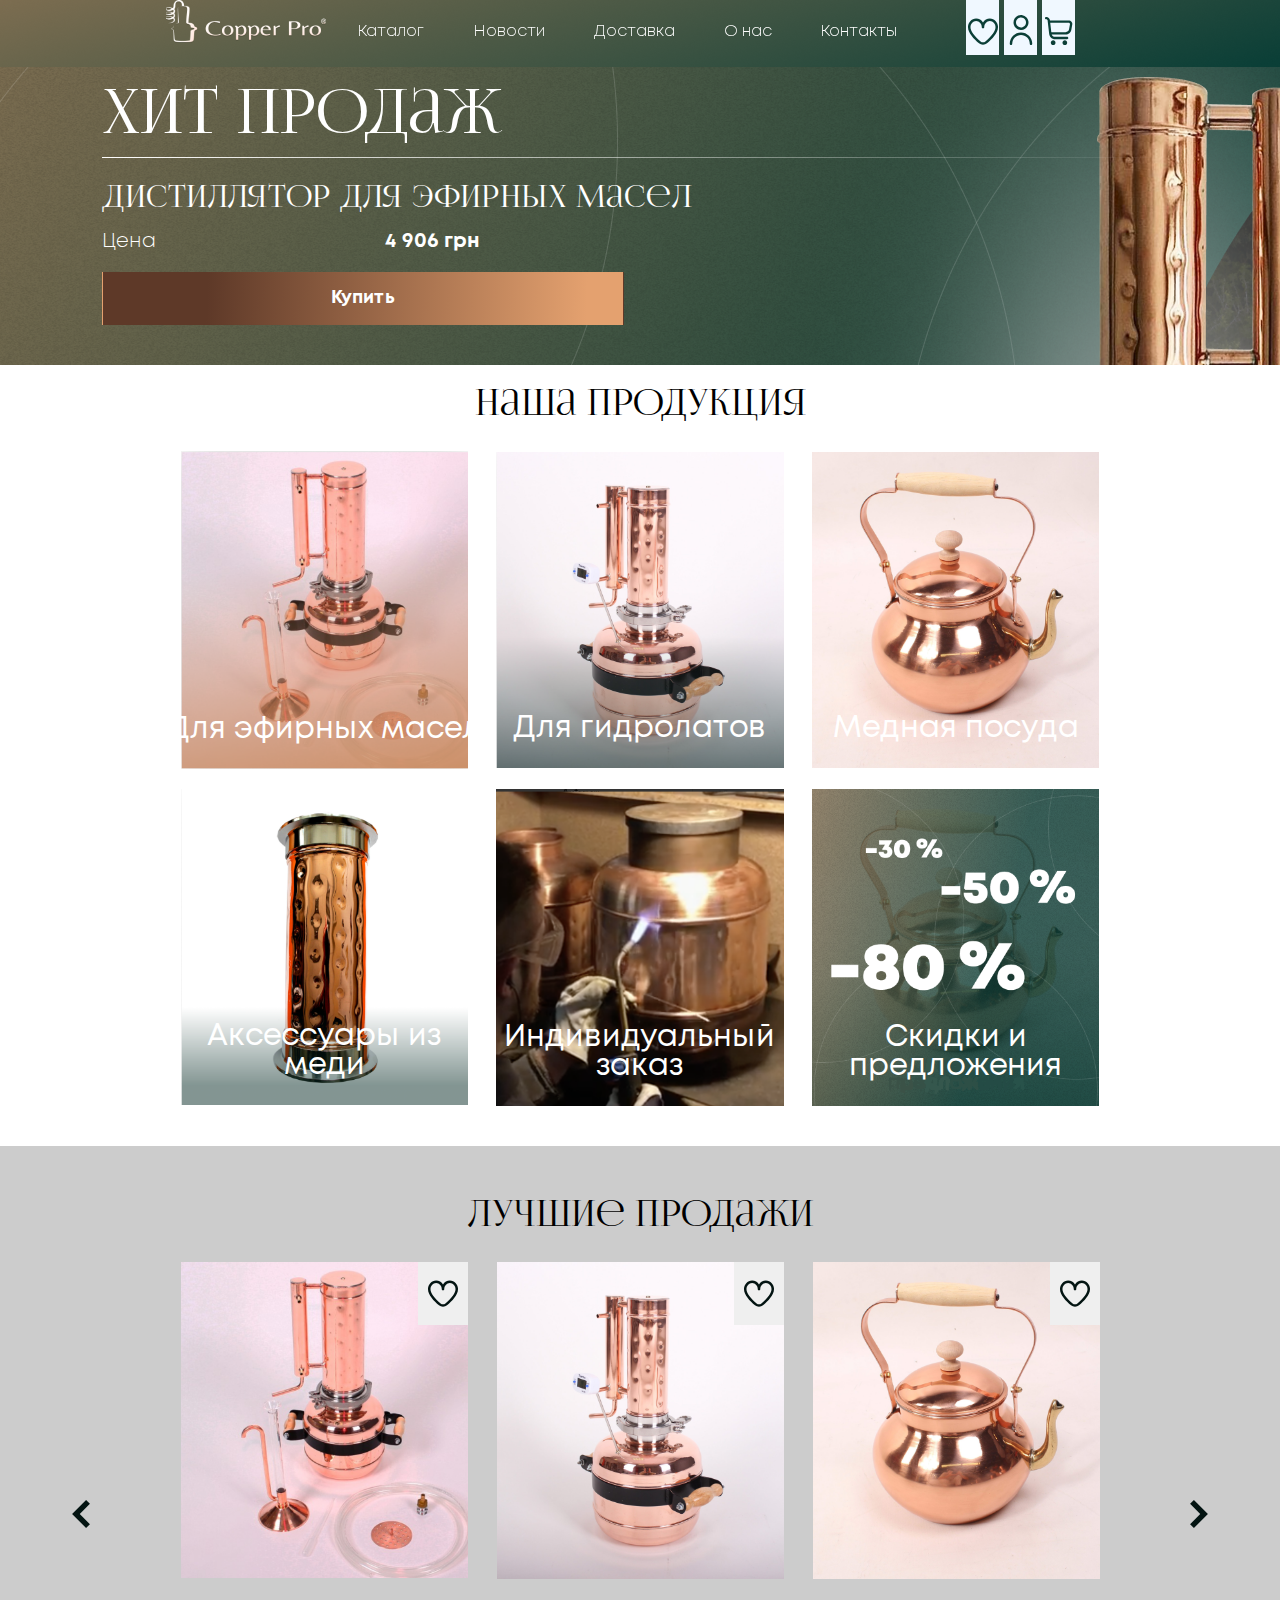
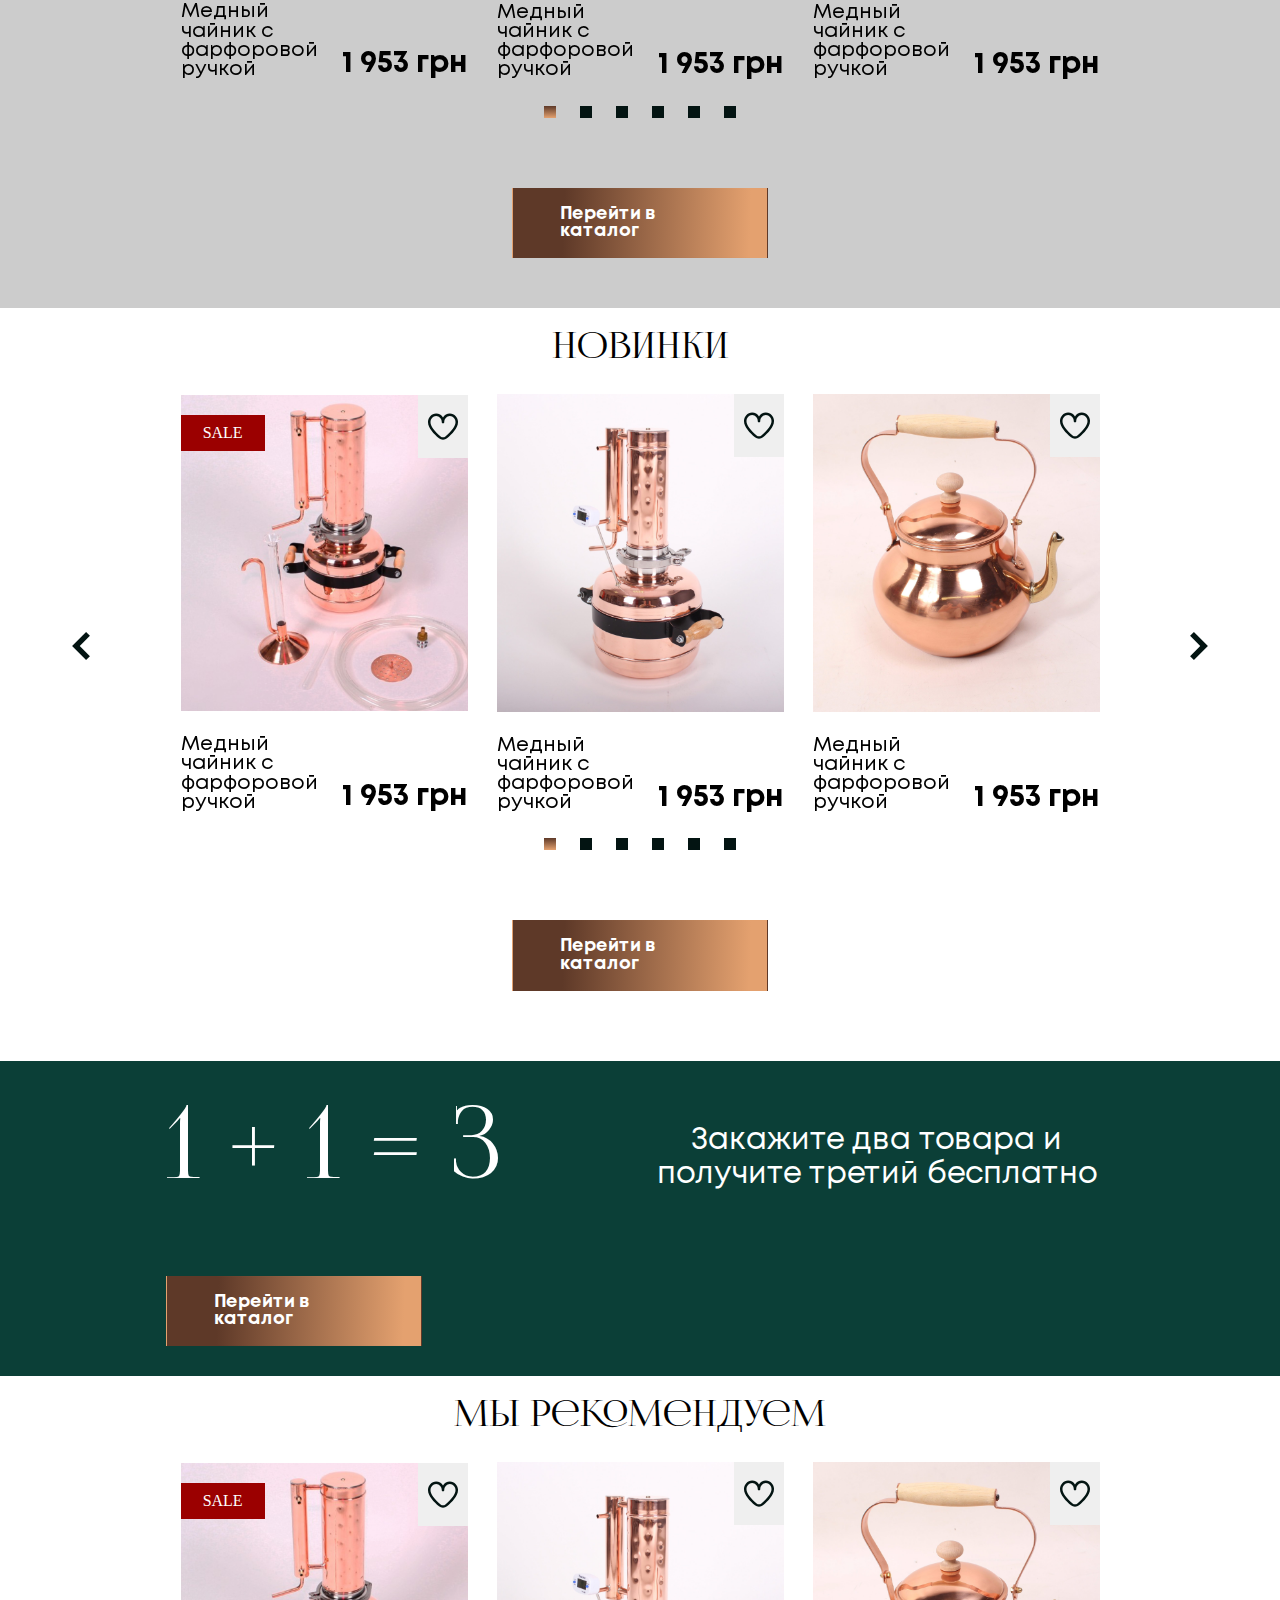
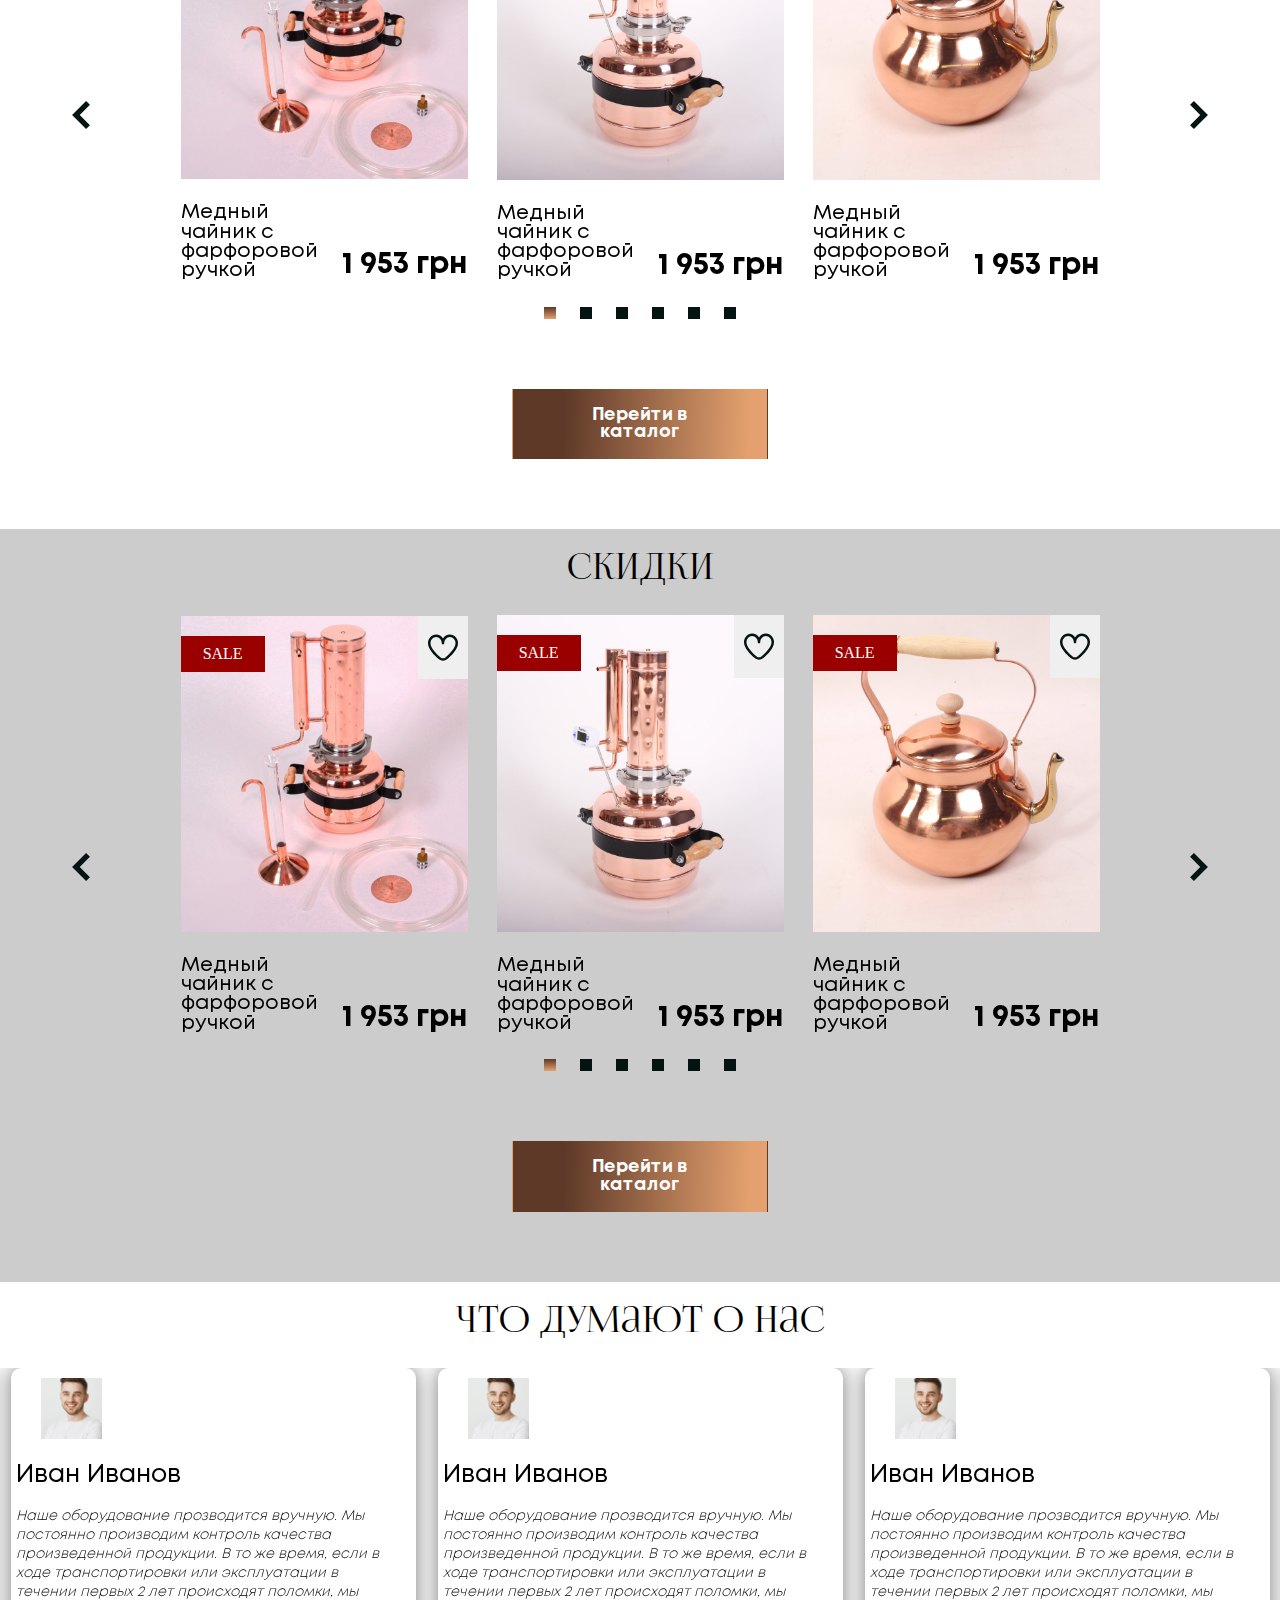
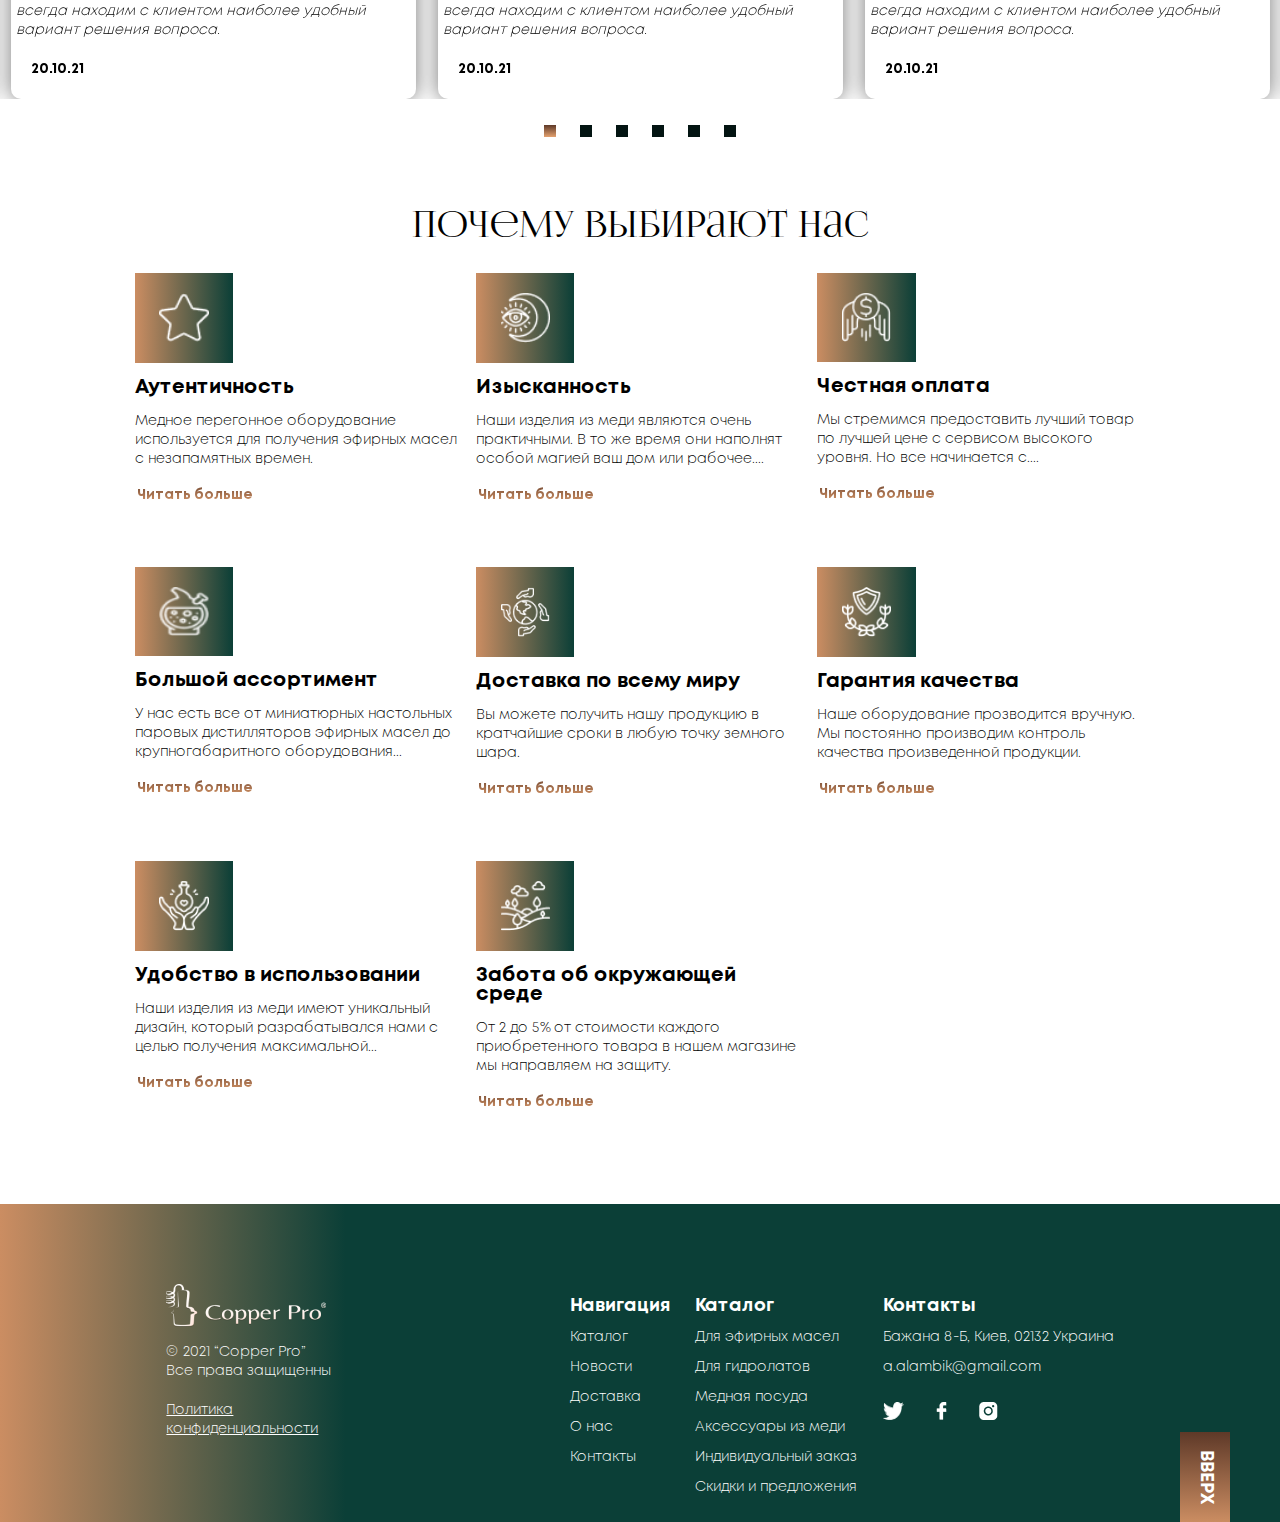
==== index.html @ 2254fade "first commit" ====
<!DOCTYPE html>
<html lang="ru">
<head>
    <meta charset="UTF-8">
    <meta http-equiv="X-UA-Compatible" content="IE=edge">
    <meta name="viewport" content="width=device-width, initial-scale=1.0">
    <title>Document</title>
    <link href="/style.css" rel="stylesheet" type="text/css">  
</head>
<body>
<header class="header" >
    <div class="container">
        <div class="logo" >
           <a href="/Index/copper_index.html"><img src="/img/Logo.png" alt=""></a> 
        </div>
        <nav class="nav">
            <ul>
                <li><a href="/katolog.html">Каталог</a></li>
                <li><a href="/news.html">Новости</a></li>
                <li><a href="">Доставка</a></li>
                <li><a href="//about_us">О нас</a></li>
                <li><a href="#contact">Контакты</a></li>
            </ul>
        </nav>
        <div class="white_btn ">
            <a class="white like">
                <svg width="30" height="27" viewBox="0 0 30 27" fill="none" xmlns="http://www.w3.org/2000/svg">
                   <path d="M21.8749 0.39624C20.4674 0.418134 19.0905 0.811057 17.8834 1.53533C16.6763 2.2596 15.6816 3.28958 14.9999 4.52124C14.3182 3.28958 13.3236 2.2596 12.1165 1.53533C10.9094 0.811057 9.53251 0.418134 8.12495 0.39624C5.88112 0.493729 3.76708 1.47531 2.24468 3.12653C0.722272 4.77775 -0.0847403 6.9644 -5.21373e-05 9.20874C-5.21373e-05 14.8925 5.98245 21.1 10.9999 25.3087C12.1202 26.2502 13.5366 26.7663 14.9999 26.7663C16.4633 26.7663 17.8797 26.2502 18.9999 25.3087C24.0174 21.1 29.9999 14.8925 29.9999 9.20874C30.0846 6.9644 29.2776 4.77775 27.7552 3.12653C26.2328 1.47531 24.1188 0.493729 21.8749 0.39624ZM17.3937 23.3962C16.7237 23.9605 15.8759 24.2699 14.9999 24.2699C14.124 24.2699 13.2762 23.9605 12.6062 23.3962C6.1837 18.0075 2.49995 12.8375 2.49995 9.20874C2.4145 7.62714 2.95791 6.0759 4.01165 4.89336C5.0654 3.71083 6.54399 2.99293 8.12495 2.89624C9.7059 2.99293 11.1845 3.71083 12.2382 4.89336C13.292 6.0759 13.8354 7.62714 13.7499 9.20874C13.7499 9.54026 13.8816 9.8582 14.1161 10.0926C14.3505 10.327 14.6684 10.4587 14.9999 10.4587C15.3315 10.4587 15.6494 10.327 15.8838 10.0926C16.1182 9.8582 16.2499 9.54026 16.2499 9.20874C16.1645 7.62714 16.7079 6.0759 17.7617 4.89336C18.8154 3.71083 20.294 2.99293 21.8749 2.89624C23.4559 2.99293 24.9345 3.71083 25.9882 4.89336C27.042 6.0759 27.5854 7.62714 27.4999 9.20874C27.4999 12.8375 23.8162 18.0075 17.3937 23.3912V23.3962Z" fill="#0B3F37"/>
                </svg>
            </a>
            <a href="profile.html" class="white">
                <svg width="30" height="30" viewBox="0 0 30 30" fill="none" xmlns="http://www.w3.org/2000/svg">
                    <g clip-path="url(#clip0_16_80)">
                    <path d="M15 15C16.4834 15 17.9334 14.5601 19.1668 13.736C20.4001 12.9119 21.3614 11.7406 21.9291 10.3701C22.4968 8.99968 22.6453 7.49168 22.3559 6.03683C22.0665 4.58197 21.3522 3.2456 20.3033 2.1967C19.2544 1.14781 17.918 0.433503 16.4632 0.144114C15.0083 -0.145275 13.5003 0.00324964 12.1299 0.570907C10.7594 1.13856 9.58809 2.09986 8.76398 3.33323C7.93987 4.56659 7.5 6.01664 7.5 7.5C7.50199 9.48852 8.2928 11.395 9.69889 12.8011C11.105 14.2072 13.0115 14.998 15 15ZM15 2.5C15.9889 2.5 16.9556 2.79325 17.7779 3.34265C18.6001 3.89206 19.241 4.67296 19.6194 5.58659C19.9978 6.50022 20.0969 7.50555 19.9039 8.47545C19.711 9.44536 19.2348 10.3363 18.5355 11.0355C17.8363 11.7348 16.9454 12.211 15.9755 12.4039C15.0055 12.5969 14.0002 12.4978 13.0866 12.1194C12.173 11.741 11.3921 11.1001 10.8427 10.2779C10.2932 9.45561 10 8.48891 10 7.5C10 6.17392 10.5268 4.90215 11.4645 3.96447C12.4021 3.02679 13.6739 2.5 15 2.5Z" fill="#0B3F37"/>
                    <path d="M15 17.5C12.0173 17.5033 9.15777 18.6896 7.0487 20.7987C4.93964 22.9078 3.75331 25.7673 3.75 28.75C3.75 29.0815 3.8817 29.3995 4.11612 29.6339C4.35054 29.8683 4.66848 30 5 30C5.33152 30 5.64946 29.8683 5.88388 29.6339C6.1183 29.3995 6.25 29.0815 6.25 28.75C6.25 26.4294 7.17187 24.2038 8.81281 22.5628C10.4538 20.9219 12.6794 20 15 20C17.3206 20 19.5462 20.9219 21.1872 22.5628C22.8281 24.2038 23.75 26.4294 23.75 28.75C23.75 29.0815 23.8817 29.3995 24.1161 29.6339C24.3505 29.8683 24.6685 30 25 30C25.3315 30 25.6495 29.8683 25.8839 29.6339C26.1183 29.3995 26.25 29.0815 26.25 28.75C26.2467 25.7673 25.0604 22.9078 22.9513 20.7987C20.8422 18.6896 17.9827 17.5033 15 17.5Z" fill="#0B3F37"/>
                    </g>
                    <defs>
                    <clipPath id="clip0_16_80">
                    <rect width="30" height="30" fill="white"/>
                    </clipPath>
                    </defs>
                </svg>
            </a>
            <a  href="./card_product.html" class="white">
                <svg width="28" height="28" viewBox="0 0 28 28" fill="none" xmlns="http://www.w3.org/2000/svg">
                    <g clip-path="url(#clip0_16_92)">
                    <path d="M26.4985 4.7565C26.1703 4.36268 25.7595 4.04594 25.2951 3.82878C24.8308 3.61163 24.3243 3.49937 23.8117 3.5H4.949L4.9 3.0905C4.79972 2.23932 4.39062 1.45452 3.75024 0.884891C3.10986 0.315261 2.28273 0.000398759 1.42567 0L1.16667 0C0.857247 0 0.560501 0.122916 0.341709 0.341709C0.122916 0.560501 0 0.857247 0 1.16667C0 1.47609 0.122916 1.77283 0.341709 1.99162C0.560501 2.21042 0.857247 2.33333 1.16667 2.33333H1.42567C1.71142 2.33337 1.98723 2.43828 2.20077 2.62817C2.41431 2.81805 2.55073 3.07971 2.58417 3.3635L4.1895 17.0135C4.35616 18.4331 5.03822 19.7421 6.10623 20.692C7.17423 21.6419 8.55383 22.1667 9.98317 22.1667H22.1667C22.4761 22.1667 22.7728 22.0438 22.9916 21.825C23.2104 21.6062 23.3333 21.3094 23.3333 21C23.3333 20.6906 23.2104 20.3938 22.9916 20.175C22.7728 19.9562 22.4761 19.8333 22.1667 19.8333H9.98317C9.26107 19.8313 8.55727 19.606 7.96826 19.1882C7.37925 18.7705 6.93387 18.1808 6.69317 17.5H20.5998C21.9675 17.5001 23.2917 17.0196 24.3411 16.1425C25.3905 15.2654 26.0984 14.0475 26.341 12.7015L27.2568 7.62183C27.3483 7.11784 27.3277 6.59991 27.1967 6.10474C27.0656 5.60958 26.8273 5.14929 26.4985 4.7565ZM24.9667 7.20767L24.0497 12.2873C23.904 13.0958 23.4785 13.8273 22.8478 14.3537C22.2171 14.8801 21.4214 15.1679 20.5998 15.1667H6.32217L5.22433 5.83333H23.8117C23.9831 5.83231 24.1526 5.86906 24.3081 5.94096C24.4637 6.01287 24.6015 6.11817 24.7118 6.24938C24.822 6.38058 24.902 6.53447 24.9461 6.70009C24.9902 6.86572 24.9972 7.03902 24.9667 7.20767Z" fill="#0B3F37"/>
                    <path d="M8.16671 28C9.45537 28 10.5 26.9553 10.5 25.6667C10.5 24.378 9.45537 23.3333 8.16671 23.3333C6.87804 23.3333 5.83337 24.378 5.83337 25.6667C5.83337 26.9553 6.87804 28 8.16671 28Z" fill="#0B3F37"/>
                    <path d="M19.8333 28C21.122 28 22.1667 26.9553 22.1667 25.6667C22.1667 24.378 21.122 23.3333 19.8333 23.3333C18.5447 23.3333 17.5 24.378 17.5 25.6667C17.5 26.9553 18.5447 28 19.8333 28Z" fill="#0B3F37"/>
                    </g>
                    <defs>
                    <clipPath id="clip0_16_92">
                    <rect width="28" height="28" fill="white"/>
                    </clipPath>
                    </defs>
                </svg>        
            </a>
        </div>
        <div class="wrapper_icon">
        <div id="nav-icon2">
            <span></span>
            <span></span>
            <span></span>
            <span></span>
            <span></span>
            <span></span>
        </div>
        </div>
    </div>
</header>
<main>
    <section class="section_title_slider" id="up">
        <div class="wrapper_container">
            <div class="container">
            <h1>Хит продаж</h1>
            <div class="line"><img src="/img/Line1.png" alt=""></div>
            <div class="hits">Дистиллятор для эфирных масел </div>
            <div class="price_product">
                <div class="wrapper_price">
                    <div class="price">Цена</div>
                    <div class="money">4 906 грн</div>
                </div>
                <button class="buy">Купить</button>
            </div>
        </div>
    </div>
    </section>
    <section class="section_our_production">
        <div class="container">
            <h2> Наша продукция</h2>
            <div  class="wrapper_production">
                <div class="box_products">
                    <div class="product">
                      <img src="/img/index1.png" alt="">
                      <div class="name_product">Для эфирных масел</div>
                    </div>
                </div>
                <div class="box_products">
                    <div class="product">
                      <img src="/img/index2.png" alt="">
                      <div class="name_product">Для гидролатов</div>
                    </div>
                </div>
                <div class="box_products">
                    <div class="product">
                      <img src="img/index3.png" alt="">
                      <div class="name_product">Медная посуда</div>
                    </div>
                </div>
                <div class="box_products">
                    <div class="product">
                      <img src="/img/catalog04.png" alt="">
                      <div class="name_product">Аксессуары из меди</div>
                    </div>
                </div>
                <div class="box_products">
                    <div class="product">
                      <img src="/img/image6.png" alt="">
                      <div class="name_product">Индивидуальный <br>заказ</div>
                    </div>
                </div>
                <div class="box_products">
                    <div class="product">
                      <img src="/img/index6.png" alt="">
                      <div class="name_product">Скидки и предложения</div>
                    </div>
                </div>
            </div>
        </div>
    </section>
    <section class="section_best_selling">
        <div class="container">
            <h2>Лучшие продажи</h2>
            <div class="box_product">
                <div class="wrapper">
                    <div class="card">
                        <img src="/img/image2.png" alt="">
                        <div class="price">
                            <h3>Медный чайник с фарфоровой ручкой</h3>
                            <div class="price_product">1 953 грн</div>
                        </div>
                        <button class="heard">
                            <svg width="30" height="27" viewBox="0 0 30 27" fill="none" xmlns="http://www.w3.org/2000/svg">
                            <path d="M21.8749 0.39624C20.4674 0.418134 19.0905 0.811057 17.8834 1.53533C16.6763 2.2596 15.6816 3.28958 14.9999 4.52124C14.3182 3.28958 13.3236 2.2596 12.1165 1.53533C10.9094 0.811057 9.53251 0.418134 8.12495 0.39624C5.88112 0.493729 3.76708 1.47531 2.24468 3.12653C0.722272 4.77775 -0.0847403 6.9644 -5.21373e-05 9.20874C-5.21373e-05 14.8925 5.98245 21.1 10.9999 25.3087C12.1202 26.2502 13.5366 26.7663 14.9999 26.7663C16.4633 26.7663 17.8797 26.2502 18.9999 25.3087C24.0174 21.1 29.9999 14.8925 29.9999 9.20874C30.0846 6.9644 29.2776 4.77775 27.7552 3.12653C26.2328 1.47531 24.1188 0.493729 21.8749 0.39624ZM17.3937 23.3962C16.7237 23.9605 15.8759 24.2699 14.9999 24.2699C14.124 24.2699 13.2762 23.9605 12.6062 23.3962C6.1837 18.0075 2.49995 12.8375 2.49995 9.20874C2.4145 7.62714 2.95791 6.0759 4.01165 4.89336C5.0654 3.71083 6.54399 2.99293 8.12495 2.89624C9.7059 2.99293 11.1845 3.71083 12.2382 4.89336C13.292 6.0759 13.8354 7.62714 13.7499 9.20874C13.7499 9.54026 13.8816 9.8582 14.1161 10.0926C14.3505 10.327 14.6684 10.4587 14.9999 10.4587C15.3315 10.4587 15.6494 10.327 15.8838 10.0926C16.1182 9.8582 16.2499 9.54026 16.2499 9.20874C16.1645 7.62714 16.7079 6.0759 17.7617 4.89336C18.8154 3.71083 20.294 2.99293 21.8749 2.89624C23.4559 2.99293 24.9345 3.71083 25.9882 4.89336C27.042 6.0759 27.5854 7.62714 27.4999 9.20874C27.4999 12.8375 23.8162 18.0075 17.3937 23.3912V23.3962Z" fill="#031412"/>
                            </svg>
                        </button>
                    </div>
                </div>
                <div class="wrapper">
                    <div class="card">
                        <img src="/img/image3.png" alt="">
                        <div class="price">
                            <h3>Медный чайник с фарфоровой ручкой</h3>
                            <div class="price_product">1 953 грн</div>
                        </div>
                        <button class="heard">
                            <svg width="30" height="27" viewBox="0 0 30 27" fill="none" xmlns="http://www.w3.org/2000/svg">
                            <path d="M21.8749 0.39624C20.4674 0.418134 19.0905 0.811057 17.8834 1.53533C16.6763 2.2596 15.6816 3.28958 14.9999 4.52124C14.3182 3.28958 13.3236 2.2596 12.1165 1.53533C10.9094 0.811057 9.53251 0.418134 8.12495 0.39624C5.88112 0.493729 3.76708 1.47531 2.24468 3.12653C0.722272 4.77775 -0.0847403 6.9644 -5.21373e-05 9.20874C-5.21373e-05 14.8925 5.98245 21.1 10.9999 25.3087C12.1202 26.2502 13.5366 26.7663 14.9999 26.7663C16.4633 26.7663 17.8797 26.2502 18.9999 25.3087C24.0174 21.1 29.9999 14.8925 29.9999 9.20874C30.0846 6.9644 29.2776 4.77775 27.7552 3.12653C26.2328 1.47531 24.1188 0.493729 21.8749 0.39624ZM17.3937 23.3962C16.7237 23.9605 15.8759 24.2699 14.9999 24.2699C14.124 24.2699 13.2762 23.9605 12.6062 23.3962C6.1837 18.0075 2.49995 12.8375 2.49995 9.20874C2.4145 7.62714 2.95791 6.0759 4.01165 4.89336C5.0654 3.71083 6.54399 2.99293 8.12495 2.89624C9.7059 2.99293 11.1845 3.71083 12.2382 4.89336C13.292 6.0759 13.8354 7.62714 13.7499 9.20874C13.7499 9.54026 13.8816 9.8582 14.1161 10.0926C14.3505 10.327 14.6684 10.4587 14.9999 10.4587C15.3315 10.4587 15.6494 10.327 15.8838 10.0926C16.1182 9.8582 16.2499 9.54026 16.2499 9.20874C16.1645 7.62714 16.7079 6.0759 17.7617 4.89336C18.8154 3.71083 20.294 2.99293 21.8749 2.89624C23.4559 2.99293 24.9345 3.71083 25.9882 4.89336C27.042 6.0759 27.5854 7.62714 27.4999 9.20874C27.4999 12.8375 23.8162 18.0075 17.3937 23.3912V23.3962Z" fill="#031412"/>
                            </svg>
                        </button>
                    </div>
                </div>
                <div class="wrapper">
                    <div class="card">
                        <img src="/img/image4.png" alt="">
                        <div class="price">
                            <h3>Медный чайник с фарфоровой ручкой</h3>
                            <div class="price_product">1 953 грн</div>
                        </div>
                        <button class="heard">
                            <svg width="30" height="27" viewBox="0 0 30 27" fill="none" xmlns="http://www.w3.org/2000/svg">
                            <path d="M21.8749 0.39624C20.4674 0.418134 19.0905 0.811057 17.8834 1.53533C16.6763 2.2596 15.6816 3.28958 14.9999 4.52124C14.3182 3.28958 13.3236 2.2596 12.1165 1.53533C10.9094 0.811057 9.53251 0.418134 8.12495 0.39624C5.88112 0.493729 3.76708 1.47531 2.24468 3.12653C0.722272 4.77775 -0.0847403 6.9644 -5.21373e-05 9.20874C-5.21373e-05 14.8925 5.98245 21.1 10.9999 25.3087C12.1202 26.2502 13.5366 26.7663 14.9999 26.7663C16.4633 26.7663 17.8797 26.2502 18.9999 25.3087C24.0174 21.1 29.9999 14.8925 29.9999 9.20874C30.0846 6.9644 29.2776 4.77775 27.7552 3.12653C26.2328 1.47531 24.1188 0.493729 21.8749 0.39624ZM17.3937 23.3962C16.7237 23.9605 15.8759 24.2699 14.9999 24.2699C14.124 24.2699 13.2762 23.9605 12.6062 23.3962C6.1837 18.0075 2.49995 12.8375 2.49995 9.20874C2.4145 7.62714 2.95791 6.0759 4.01165 4.89336C5.0654 3.71083 6.54399 2.99293 8.12495 2.89624C9.7059 2.99293 11.1845 3.71083 12.2382 4.89336C13.292 6.0759 13.8354 7.62714 13.7499 9.20874C13.7499 9.54026 13.8816 9.8582 14.1161 10.0926C14.3505 10.327 14.6684 10.4587 14.9999 10.4587C15.3315 10.4587 15.6494 10.327 15.8838 10.0926C16.1182 9.8582 16.2499 9.54026 16.2499 9.20874C16.1645 7.62714 16.7079 6.0759 17.7617 4.89336C18.8154 3.71083 20.294 2.99293 21.8749 2.89624C23.4559 2.99293 24.9345 3.71083 25.9882 4.89336C27.042 6.0759 27.5854 7.62714 27.4999 9.20874C27.4999 12.8375 23.8162 18.0075 17.3937 23.3912V23.3962Z" fill="#031412"/>
                            </svg>
                        </button>
                    </div>
                </div>
                <div class="wrapper">
                    <div class="card">
                        <img src="/img/image2.png" alt="">
                        <div class="price">
                            <h3>Медный чайник с фарфоровой ручкой</h3>
                            <div class="price_product">1 953 грн</div>
                        </div>
                        <button class="heard">
                            <svg width="30" height="27" viewBox="0 0 30 27" fill="none" xmlns="http://www.w3.org/2000/svg">
                            <path d="M21.8749 0.39624C20.4674 0.418134 19.0905 0.811057 17.8834 1.53533C16.6763 2.2596 15.6816 3.28958 14.9999 4.52124C14.3182 3.28958 13.3236 2.2596 12.1165 1.53533C10.9094 0.811057 9.53251 0.418134 8.12495 0.39624C5.88112 0.493729 3.76708 1.47531 2.24468 3.12653C0.722272 4.77775 -0.0847403 6.9644 -5.21373e-05 9.20874C-5.21373e-05 14.8925 5.98245 21.1 10.9999 25.3087C12.1202 26.2502 13.5366 26.7663 14.9999 26.7663C16.4633 26.7663 17.8797 26.2502 18.9999 25.3087C24.0174 21.1 29.9999 14.8925 29.9999 9.20874C30.0846 6.9644 29.2776 4.77775 27.7552 3.12653C26.2328 1.47531 24.1188 0.493729 21.8749 0.39624ZM17.3937 23.3962C16.7237 23.9605 15.8759 24.2699 14.9999 24.2699C14.124 24.2699 13.2762 23.9605 12.6062 23.3962C6.1837 18.0075 2.49995 12.8375 2.49995 9.20874C2.4145 7.62714 2.95791 6.0759 4.01165 4.89336C5.0654 3.71083 6.54399 2.99293 8.12495 2.89624C9.7059 2.99293 11.1845 3.71083 12.2382 4.89336C13.292 6.0759 13.8354 7.62714 13.7499 9.20874C13.7499 9.54026 13.8816 9.8582 14.1161 10.0926C14.3505 10.327 14.6684 10.4587 14.9999 10.4587C15.3315 10.4587 15.6494 10.327 15.8838 10.0926C16.1182 9.8582 16.2499 9.54026 16.2499 9.20874C16.1645 7.62714 16.7079 6.0759 17.7617 4.89336C18.8154 3.71083 20.294 2.99293 21.8749 2.89624C23.4559 2.99293 24.9345 3.71083 25.9882 4.89336C27.042 6.0759 27.5854 7.62714 27.4999 9.20874C27.4999 12.8375 23.8162 18.0075 17.3937 23.3912V23.3962Z" fill="#031412"/>
                            </svg>
                        </button>
                    </div>
                </div>
                <div class="wrapper">
                    <div class="card">
                        <img src="/img/image3.png" alt="">
                        <div class="price">
                            <h3>Медный чайник с фарфоровой ручкой</h3>
                            <div class="price_product">1 953 грн</div>
                        </div>
                        <button class="heard">
                            <svg width="30" height="27" viewBox="0 0 30 27" fill="none" xmlns="http://www.w3.org/2000/svg">
                            <path d="M21.8749 0.39624C20.4674 0.418134 19.0905 0.811057 17.8834 1.53533C16.6763 2.2596 15.6816 3.28958 14.9999 4.52124C14.3182 3.28958 13.3236 2.2596 12.1165 1.53533C10.9094 0.811057 9.53251 0.418134 8.12495 0.39624C5.88112 0.493729 3.76708 1.47531 2.24468 3.12653C0.722272 4.77775 -0.0847403 6.9644 -5.21373e-05 9.20874C-5.21373e-05 14.8925 5.98245 21.1 10.9999 25.3087C12.1202 26.2502 13.5366 26.7663 14.9999 26.7663C16.4633 26.7663 17.8797 26.2502 18.9999 25.3087C24.0174 21.1 29.9999 14.8925 29.9999 9.20874C30.0846 6.9644 29.2776 4.77775 27.7552 3.12653C26.2328 1.47531 24.1188 0.493729 21.8749 0.39624ZM17.3937 23.3962C16.7237 23.9605 15.8759 24.2699 14.9999 24.2699C14.124 24.2699 13.2762 23.9605 12.6062 23.3962C6.1837 18.0075 2.49995 12.8375 2.49995 9.20874C2.4145 7.62714 2.95791 6.0759 4.01165 4.89336C5.0654 3.71083 6.54399 2.99293 8.12495 2.89624C9.7059 2.99293 11.1845 3.71083 12.2382 4.89336C13.292 6.0759 13.8354 7.62714 13.7499 9.20874C13.7499 9.54026 13.8816 9.8582 14.1161 10.0926C14.3505 10.327 14.6684 10.4587 14.9999 10.4587C15.3315 10.4587 15.6494 10.327 15.8838 10.0926C16.1182 9.8582 16.2499 9.54026 16.2499 9.20874C16.1645 7.62714 16.7079 6.0759 17.7617 4.89336C18.8154 3.71083 20.294 2.99293 21.8749 2.89624C23.4559 2.99293 24.9345 3.71083 25.9882 4.89336C27.042 6.0759 27.5854 7.62714 27.4999 9.20874C27.4999 12.8375 23.8162 18.0075 17.3937 23.3912V23.3962Z" fill="#031412"/>
                            </svg>
                        </button>
                    </div>
                </div>
                <div class="wrapper">
                    <div class="card">
                        <img src="/img/image4.png" alt="">
                        <div class="price">
                            <h3>Медный чайник с фарфоровой ручкой</h3>
                            <div class="price_product">1 953 грн</div>
                        </div>
                        <button class="heard">
                            <svg width="30" height="27" viewBox="0 0 30 27" fill="none" xmlns="http://www.w3.org/2000/svg">
                            <path d="M21.8749 0.39624C20.4674 0.418134 19.0905 0.811057 17.8834 1.53533C16.6763 2.2596 15.6816 3.28958 14.9999 4.52124C14.3182 3.28958 13.3236 2.2596 12.1165 1.53533C10.9094 0.811057 9.53251 0.418134 8.12495 0.39624C5.88112 0.493729 3.76708 1.47531 2.24468 3.12653C0.722272 4.77775 -0.0847403 6.9644 -5.21373e-05 9.20874C-5.21373e-05 14.8925 5.98245 21.1 10.9999 25.3087C12.1202 26.2502 13.5366 26.7663 14.9999 26.7663C16.4633 26.7663 17.8797 26.2502 18.9999 25.3087C24.0174 21.1 29.9999 14.8925 29.9999 9.20874C30.0846 6.9644 29.2776 4.77775 27.7552 3.12653C26.2328 1.47531 24.1188 0.493729 21.8749 0.39624ZM17.3937 23.3962C16.7237 23.9605 15.8759 24.2699 14.9999 24.2699C14.124 24.2699 13.2762 23.9605 12.6062 23.3962C6.1837 18.0075 2.49995 12.8375 2.49995 9.20874C2.4145 7.62714 2.95791 6.0759 4.01165 4.89336C5.0654 3.71083 6.54399 2.99293 8.12495 2.89624C9.7059 2.99293 11.1845 3.71083 12.2382 4.89336C13.292 6.0759 13.8354 7.62714 13.7499 9.20874C13.7499 9.54026 13.8816 9.8582 14.1161 10.0926C14.3505 10.327 14.6684 10.4587 14.9999 10.4587C15.3315 10.4587 15.6494 10.327 15.8838 10.0926C16.1182 9.8582 16.2499 9.54026 16.2499 9.20874C16.1645 7.62714 16.7079 6.0759 17.7617 4.89336C18.8154 3.71083 20.294 2.99293 21.8749 2.89624C23.4559 2.99293 24.9345 3.71083 25.9882 4.89336C27.042 6.0759 27.5854 7.62714 27.4999 9.20874C27.4999 12.8375 23.8162 18.0075 17.3937 23.3912V23.3962Z" fill="#031412"/>
                            </svg>
                        </button>
                    </div>
                </div>
            </div>
            <a href="/catalog/katolog.html" class="btn_catalog">Перейти в каталог</a>
        </div>
    </section>
    <section class="section_new">
        <div class="container">
            <h2>Новинки</h2>
            <div class="box_product">
                <div class="wrapper">
                    <div class="card">
                        <img src="/img/image2.png" alt="">
                        <div class="price">
                            <h3>Медный чайник с фарфоровой ручкой</h3>
                            <div class="price_product">1 953 грн</div>
                        </div>
                        <button class="heard">
                            <svg width="30" height="27" viewBox="0 0 30 27" fill="none" xmlns="http://www.w3.org/2000/svg">
                            <path d="M21.8749 0.39624C20.4674 0.418134 19.0905 0.811057 17.8834 1.53533C16.6763 2.2596 15.6816 3.28958 14.9999 4.52124C14.3182 3.28958 13.3236 2.2596 12.1165 1.53533C10.9094 0.811057 9.53251 0.418134 8.12495 0.39624C5.88112 0.493729 3.76708 1.47531 2.24468 3.12653C0.722272 4.77775 -0.0847403 6.9644 -5.21373e-05 9.20874C-5.21373e-05 14.8925 5.98245 21.1 10.9999 25.3087C12.1202 26.2502 13.5366 26.7663 14.9999 26.7663C16.4633 26.7663 17.8797 26.2502 18.9999 25.3087C24.0174 21.1 29.9999 14.8925 29.9999 9.20874C30.0846 6.9644 29.2776 4.77775 27.7552 3.12653C26.2328 1.47531 24.1188 0.493729 21.8749 0.39624ZM17.3937 23.3962C16.7237 23.9605 15.8759 24.2699 14.9999 24.2699C14.124 24.2699 13.2762 23.9605 12.6062 23.3962C6.1837 18.0075 2.49995 12.8375 2.49995 9.20874C2.4145 7.62714 2.95791 6.0759 4.01165 4.89336C5.0654 3.71083 6.54399 2.99293 8.12495 2.89624C9.7059 2.99293 11.1845 3.71083 12.2382 4.89336C13.292 6.0759 13.8354 7.62714 13.7499 9.20874C13.7499 9.54026 13.8816 9.8582 14.1161 10.0926C14.3505 10.327 14.6684 10.4587 14.9999 10.4587C15.3315 10.4587 15.6494 10.327 15.8838 10.0926C16.1182 9.8582 16.2499 9.54026 16.2499 9.20874C16.1645 7.62714 16.7079 6.0759 17.7617 4.89336C18.8154 3.71083 20.294 2.99293 21.8749 2.89624C23.4559 2.99293 24.9345 3.71083 25.9882 4.89336C27.042 6.0759 27.5854 7.62714 27.4999 9.20874C27.4999 12.8375 23.8162 18.0075 17.3937 23.3912V23.3962Z" fill="#031412"/>
                            </svg>
                        </button>
                        <div class="sale">SALE</div>
                    </div>
                </div>
                <div class="wrapper">
                    <div class="card">
                        <img src="/img/image3.png" alt="">
                        <div class="price">
                            <h3>Медный чайник с фарфоровой ручкой</h3>
                            <div class="price_product">1 953 грн</div>
                        </div>
                        <button class="heard">
                            <svg width="30" height="27" viewBox="0 0 30 27" fill="none" xmlns="http://www.w3.org/2000/svg">
                            <path d="M21.8749 0.39624C20.4674 0.418134 19.0905 0.811057 17.8834 1.53533C16.6763 2.2596 15.6816 3.28958 14.9999 4.52124C14.3182 3.28958 13.3236 2.2596 12.1165 1.53533C10.9094 0.811057 9.53251 0.418134 8.12495 0.39624C5.88112 0.493729 3.76708 1.47531 2.24468 3.12653C0.722272 4.77775 -0.0847403 6.9644 -5.21373e-05 9.20874C-5.21373e-05 14.8925 5.98245 21.1 10.9999 25.3087C12.1202 26.2502 13.5366 26.7663 14.9999 26.7663C16.4633 26.7663 17.8797 26.2502 18.9999 25.3087C24.0174 21.1 29.9999 14.8925 29.9999 9.20874C30.0846 6.9644 29.2776 4.77775 27.7552 3.12653C26.2328 1.47531 24.1188 0.493729 21.8749 0.39624ZM17.3937 23.3962C16.7237 23.9605 15.8759 24.2699 14.9999 24.2699C14.124 24.2699 13.2762 23.9605 12.6062 23.3962C6.1837 18.0075 2.49995 12.8375 2.49995 9.20874C2.4145 7.62714 2.95791 6.0759 4.01165 4.89336C5.0654 3.71083 6.54399 2.99293 8.12495 2.89624C9.7059 2.99293 11.1845 3.71083 12.2382 4.89336C13.292 6.0759 13.8354 7.62714 13.7499 9.20874C13.7499 9.54026 13.8816 9.8582 14.1161 10.0926C14.3505 10.327 14.6684 10.4587 14.9999 10.4587C15.3315 10.4587 15.6494 10.327 15.8838 10.0926C16.1182 9.8582 16.2499 9.54026 16.2499 9.20874C16.1645 7.62714 16.7079 6.0759 17.7617 4.89336C18.8154 3.71083 20.294 2.99293 21.8749 2.89624C23.4559 2.99293 24.9345 3.71083 25.9882 4.89336C27.042 6.0759 27.5854 7.62714 27.4999 9.20874C27.4999 12.8375 23.8162 18.0075 17.3937 23.3912V23.3962Z" fill="#031412"/>
                            </svg>
                        </button>
                    </div>
                </div>
                <div class="wrapper">
                    <div class="card">
                        <img src="/img/image4.png" alt="">
                        <div class="price">
                            <h3>Медный чайник с фарфоровой ручкой</h3>
                            <div class="price_product">1 953 грн</div>
                        </div>
                        <button class="heard">
                            <svg width="30" height="27" viewBox="0 0 30 27" fill="none" xmlns="http://www.w3.org/2000/svg">
                            <path d="M21.8749 0.39624C20.4674 0.418134 19.0905 0.811057 17.8834 1.53533C16.6763 2.2596 15.6816 3.28958 14.9999 4.52124C14.3182 3.28958 13.3236 2.2596 12.1165 1.53533C10.9094 0.811057 9.53251 0.418134 8.12495 0.39624C5.88112 0.493729 3.76708 1.47531 2.24468 3.12653C0.722272 4.77775 -0.0847403 6.9644 -5.21373e-05 9.20874C-5.21373e-05 14.8925 5.98245 21.1 10.9999 25.3087C12.1202 26.2502 13.5366 26.7663 14.9999 26.7663C16.4633 26.7663 17.8797 26.2502 18.9999 25.3087C24.0174 21.1 29.9999 14.8925 29.9999 9.20874C30.0846 6.9644 29.2776 4.77775 27.7552 3.12653C26.2328 1.47531 24.1188 0.493729 21.8749 0.39624ZM17.3937 23.3962C16.7237 23.9605 15.8759 24.2699 14.9999 24.2699C14.124 24.2699 13.2762 23.9605 12.6062 23.3962C6.1837 18.0075 2.49995 12.8375 2.49995 9.20874C2.4145 7.62714 2.95791 6.0759 4.01165 4.89336C5.0654 3.71083 6.54399 2.99293 8.12495 2.89624C9.7059 2.99293 11.1845 3.71083 12.2382 4.89336C13.292 6.0759 13.8354 7.62714 13.7499 9.20874C13.7499 9.54026 13.8816 9.8582 14.1161 10.0926C14.3505 10.327 14.6684 10.4587 14.9999 10.4587C15.3315 10.4587 15.6494 10.327 15.8838 10.0926C16.1182 9.8582 16.2499 9.54026 16.2499 9.20874C16.1645 7.62714 16.7079 6.0759 17.7617 4.89336C18.8154 3.71083 20.294 2.99293 21.8749 2.89624C23.4559 2.99293 24.9345 3.71083 25.9882 4.89336C27.042 6.0759 27.5854 7.62714 27.4999 9.20874C27.4999 12.8375 23.8162 18.0075 17.3937 23.3912V23.3962Z" fill="#031412"/>
                            </svg>
                        </button>
                    </div>
                </div>
                <div class="wrapper">
                    <div class="card">
                        <img src="/img/image2.png" alt="">
                        <div class="price">
                            <h3>Медный чайник с фарфоровой ручкой</h3>
                            <div class="price_product">1 953 грн</div>
                        </div>
                        <button class="heard">
                            <svg width="30" height="27" viewBox="0 0 30 27" fill="none" xmlns="http://www.w3.org/2000/svg">
                            <path d="M21.8749 0.39624C20.4674 0.418134 19.0905 0.811057 17.8834 1.53533C16.6763 2.2596 15.6816 3.28958 14.9999 4.52124C14.3182 3.28958 13.3236 2.2596 12.1165 1.53533C10.9094 0.811057 9.53251 0.418134 8.12495 0.39624C5.88112 0.493729 3.76708 1.47531 2.24468 3.12653C0.722272 4.77775 -0.0847403 6.9644 -5.21373e-05 9.20874C-5.21373e-05 14.8925 5.98245 21.1 10.9999 25.3087C12.1202 26.2502 13.5366 26.7663 14.9999 26.7663C16.4633 26.7663 17.8797 26.2502 18.9999 25.3087C24.0174 21.1 29.9999 14.8925 29.9999 9.20874C30.0846 6.9644 29.2776 4.77775 27.7552 3.12653C26.2328 1.47531 24.1188 0.493729 21.8749 0.39624ZM17.3937 23.3962C16.7237 23.9605 15.8759 24.2699 14.9999 24.2699C14.124 24.2699 13.2762 23.9605 12.6062 23.3962C6.1837 18.0075 2.49995 12.8375 2.49995 9.20874C2.4145 7.62714 2.95791 6.0759 4.01165 4.89336C5.0654 3.71083 6.54399 2.99293 8.12495 2.89624C9.7059 2.99293 11.1845 3.71083 12.2382 4.89336C13.292 6.0759 13.8354 7.62714 13.7499 9.20874C13.7499 9.54026 13.8816 9.8582 14.1161 10.0926C14.3505 10.327 14.6684 10.4587 14.9999 10.4587C15.3315 10.4587 15.6494 10.327 15.8838 10.0926C16.1182 9.8582 16.2499 9.54026 16.2499 9.20874C16.1645 7.62714 16.7079 6.0759 17.7617 4.89336C18.8154 3.71083 20.294 2.99293 21.8749 2.89624C23.4559 2.99293 24.9345 3.71083 25.9882 4.89336C27.042 6.0759 27.5854 7.62714 27.4999 9.20874C27.4999 12.8375 23.8162 18.0075 17.3937 23.3912V23.3962Z" fill="#031412"/>
                            </svg>
                        </button>
                        <div class="sale">SALE</div>
                    </div>
                </div>
                <div class="wrapper">
                    <div class="card">
                        <img src="/img/image3.png" alt="">
                        <div class="price">
                            <h3>Медный чайник с фарфоровой ручкой</h3>
                            <div class="price_product">1 953 грн</div>
                        </div>
                        <button class="heard">
                            <svg width="30" height="27" viewBox="0 0 30 27" fill="none" xmlns="http://www.w3.org/2000/svg">
                            <path d="M21.8749 0.39624C20.4674 0.418134 19.0905 0.811057 17.8834 1.53533C16.6763 2.2596 15.6816 3.28958 14.9999 4.52124C14.3182 3.28958 13.3236 2.2596 12.1165 1.53533C10.9094 0.811057 9.53251 0.418134 8.12495 0.39624C5.88112 0.493729 3.76708 1.47531 2.24468 3.12653C0.722272 4.77775 -0.0847403 6.9644 -5.21373e-05 9.20874C-5.21373e-05 14.8925 5.98245 21.1 10.9999 25.3087C12.1202 26.2502 13.5366 26.7663 14.9999 26.7663C16.4633 26.7663 17.8797 26.2502 18.9999 25.3087C24.0174 21.1 29.9999 14.8925 29.9999 9.20874C30.0846 6.9644 29.2776 4.77775 27.7552 3.12653C26.2328 1.47531 24.1188 0.493729 21.8749 0.39624ZM17.3937 23.3962C16.7237 23.9605 15.8759 24.2699 14.9999 24.2699C14.124 24.2699 13.2762 23.9605 12.6062 23.3962C6.1837 18.0075 2.49995 12.8375 2.49995 9.20874C2.4145 7.62714 2.95791 6.0759 4.01165 4.89336C5.0654 3.71083 6.54399 2.99293 8.12495 2.89624C9.7059 2.99293 11.1845 3.71083 12.2382 4.89336C13.292 6.0759 13.8354 7.62714 13.7499 9.20874C13.7499 9.54026 13.8816 9.8582 14.1161 10.0926C14.3505 10.327 14.6684 10.4587 14.9999 10.4587C15.3315 10.4587 15.6494 10.327 15.8838 10.0926C16.1182 9.8582 16.2499 9.54026 16.2499 9.20874C16.1645 7.62714 16.7079 6.0759 17.7617 4.89336C18.8154 3.71083 20.294 2.99293 21.8749 2.89624C23.4559 2.99293 24.9345 3.71083 25.9882 4.89336C27.042 6.0759 27.5854 7.62714 27.4999 9.20874C27.4999 12.8375 23.8162 18.0075 17.3937 23.3912V23.3962Z" fill="#031412"/>
                            </svg>
                        </button>
                    </div>
                </div>
                <div class="wrapper">
                    <div class="card">
                        <img src="/img/image4.png" alt="">
                        <div class="price">
                            <h3>Медный чайник с фарфоровой ручкой</h3>
                            <div class="price_product">1 953 грн</div>
                        </div>
                        <button class="heard">
                            <svg width="30" height="27" viewBox="0 0 30 27" fill="none" xmlns="http://www.w3.org/2000/svg">
                            <path d="M21.8749 0.39624C20.4674 0.418134 19.0905 0.811057 17.8834 1.53533C16.6763 2.2596 15.6816 3.28958 14.9999 4.52124C14.3182 3.28958 13.3236 2.2596 12.1165 1.53533C10.9094 0.811057 9.53251 0.418134 8.12495 0.39624C5.88112 0.493729 3.76708 1.47531 2.24468 3.12653C0.722272 4.77775 -0.0847403 6.9644 -5.21373e-05 9.20874C-5.21373e-05 14.8925 5.98245 21.1 10.9999 25.3087C12.1202 26.2502 13.5366 26.7663 14.9999 26.7663C16.4633 26.7663 17.8797 26.2502 18.9999 25.3087C24.0174 21.1 29.9999 14.8925 29.9999 9.20874C30.0846 6.9644 29.2776 4.77775 27.7552 3.12653C26.2328 1.47531 24.1188 0.493729 21.8749 0.39624ZM17.3937 23.3962C16.7237 23.9605 15.8759 24.2699 14.9999 24.2699C14.124 24.2699 13.2762 23.9605 12.6062 23.3962C6.1837 18.0075 2.49995 12.8375 2.49995 9.20874C2.4145 7.62714 2.95791 6.0759 4.01165 4.89336C5.0654 3.71083 6.54399 2.99293 8.12495 2.89624C9.7059 2.99293 11.1845 3.71083 12.2382 4.89336C13.292 6.0759 13.8354 7.62714 13.7499 9.20874C13.7499 9.54026 13.8816 9.8582 14.1161 10.0926C14.3505 10.327 14.6684 10.4587 14.9999 10.4587C15.3315 10.4587 15.6494 10.327 15.8838 10.0926C16.1182 9.8582 16.2499 9.54026 16.2499 9.20874C16.1645 7.62714 16.7079 6.0759 17.7617 4.89336C18.8154 3.71083 20.294 2.99293 21.8749 2.89624C23.4559 2.99293 24.9345 3.71083 25.9882 4.89336C27.042 6.0759 27.5854 7.62714 27.4999 9.20874C27.4999 12.8375 23.8162 18.0075 17.3937 23.3912V23.3962Z" fill="#031412"/>
                            </svg>
                        </button>
                    </div>
                </div>
            </div>
            <a href="/catalog/katolog.html" class="btn_catalog">Перейти в каталог</a>
        </div>
    </section>
    <section class="section_bonus">
        <div class="container">
            <div class="wrappet_text">
                <div class="wrapper_bonus">
                <div class="bonus">
                    1 + 1 = 3
                </div>
                <div class="bonus_text">
                    Закажите два товара и получите третий бесплатно
                </div>
            </div>
                <a href="/catalog/katolog.html" class="btn_catalog">Перейти в каталог</a>
            </div>
        </div>
    </section>
    <section class="section_recommendation">
        <div class="container">
            <h2>Мы рекомендуем</h2>
            <div class="box_product">
                <div class="wrapper">
                    <div class="card">
                        <img src="/img/image2.png" alt="">
                        <div class="price">
                            <h3>Медный чайник с фарфоровой ручкой</h3>
                            <div class="price_product">1 953 грн</div>
                        </div>
                        <button class="heard">
                            <svg width="30" height="27" viewBox="0 0 30 27" fill="none" xmlns="http://www.w3.org/2000/svg">
                            <path d="M21.8749 0.39624C20.4674 0.418134 19.0905 0.811057 17.8834 1.53533C16.6763 2.2596 15.6816 3.28958 14.9999 4.52124C14.3182 3.28958 13.3236 2.2596 12.1165 1.53533C10.9094 0.811057 9.53251 0.418134 8.12495 0.39624C5.88112 0.493729 3.76708 1.47531 2.24468 3.12653C0.722272 4.77775 -0.0847403 6.9644 -5.21373e-05 9.20874C-5.21373e-05 14.8925 5.98245 21.1 10.9999 25.3087C12.1202 26.2502 13.5366 26.7663 14.9999 26.7663C16.4633 26.7663 17.8797 26.2502 18.9999 25.3087C24.0174 21.1 29.9999 14.8925 29.9999 9.20874C30.0846 6.9644 29.2776 4.77775 27.7552 3.12653C26.2328 1.47531 24.1188 0.493729 21.8749 0.39624ZM17.3937 23.3962C16.7237 23.9605 15.8759 24.2699 14.9999 24.2699C14.124 24.2699 13.2762 23.9605 12.6062 23.3962C6.1837 18.0075 2.49995 12.8375 2.49995 9.20874C2.4145 7.62714 2.95791 6.0759 4.01165 4.89336C5.0654 3.71083 6.54399 2.99293 8.12495 2.89624C9.7059 2.99293 11.1845 3.71083 12.2382 4.89336C13.292 6.0759 13.8354 7.62714 13.7499 9.20874C13.7499 9.54026 13.8816 9.8582 14.1161 10.0926C14.3505 10.327 14.6684 10.4587 14.9999 10.4587C15.3315 10.4587 15.6494 10.327 15.8838 10.0926C16.1182 9.8582 16.2499 9.54026 16.2499 9.20874C16.1645 7.62714 16.7079 6.0759 17.7617 4.89336C18.8154 3.71083 20.294 2.99293 21.8749 2.89624C23.4559 2.99293 24.9345 3.71083 25.9882 4.89336C27.042 6.0759 27.5854 7.62714 27.4999 9.20874C27.4999 12.8375 23.8162 18.0075 17.3937 23.3912V23.3962Z" fill="#031412"/>
                            </svg>
                        </button>
                        <div class="sale">SALE</div>
                    </div>
                </div>
                <div class="wrapper">
                    <div class="card">
                        <img src="/img/image3.png" alt="">
                        <div class="price">
                            <h3>Медный чайник с фарфоровой ручкой</h3>
                            <div class="price_product">1 953 грн</div>
                        </div>
                        <button class="heard">
                            <svg width="30" height="27" viewBox="0 0 30 27" fill="none" xmlns="http://www.w3.org/2000/svg">
                            <path d="M21.8749 0.39624C20.4674 0.418134 19.0905 0.811057 17.8834 1.53533C16.6763 2.2596 15.6816 3.28958 14.9999 4.52124C14.3182 3.28958 13.3236 2.2596 12.1165 1.53533C10.9094 0.811057 9.53251 0.418134 8.12495 0.39624C5.88112 0.493729 3.76708 1.47531 2.24468 3.12653C0.722272 4.77775 -0.0847403 6.9644 -5.21373e-05 9.20874C-5.21373e-05 14.8925 5.98245 21.1 10.9999 25.3087C12.1202 26.2502 13.5366 26.7663 14.9999 26.7663C16.4633 26.7663 17.8797 26.2502 18.9999 25.3087C24.0174 21.1 29.9999 14.8925 29.9999 9.20874C30.0846 6.9644 29.2776 4.77775 27.7552 3.12653C26.2328 1.47531 24.1188 0.493729 21.8749 0.39624ZM17.3937 23.3962C16.7237 23.9605 15.8759 24.2699 14.9999 24.2699C14.124 24.2699 13.2762 23.9605 12.6062 23.3962C6.1837 18.0075 2.49995 12.8375 2.49995 9.20874C2.4145 7.62714 2.95791 6.0759 4.01165 4.89336C5.0654 3.71083 6.54399 2.99293 8.12495 2.89624C9.7059 2.99293 11.1845 3.71083 12.2382 4.89336C13.292 6.0759 13.8354 7.62714 13.7499 9.20874C13.7499 9.54026 13.8816 9.8582 14.1161 10.0926C14.3505 10.327 14.6684 10.4587 14.9999 10.4587C15.3315 10.4587 15.6494 10.327 15.8838 10.0926C16.1182 9.8582 16.2499 9.54026 16.2499 9.20874C16.1645 7.62714 16.7079 6.0759 17.7617 4.89336C18.8154 3.71083 20.294 2.99293 21.8749 2.89624C23.4559 2.99293 24.9345 3.71083 25.9882 4.89336C27.042 6.0759 27.5854 7.62714 27.4999 9.20874C27.4999 12.8375 23.8162 18.0075 17.3937 23.3912V23.3962Z" fill="#031412"/>
                            </svg>
                        </button>
                    </div>
                </div>
                <div class="wrapper">
                    <div class="card">
                        <img src="/img/image4.png" alt="">
                        <div class="price">
                            <h3>Медный чайник с фарфоровой ручкой</h3>
                            <div class="price_product">1 953 грн</div>
                        </div>
                        <button class="heard">
                            <svg width="30" height="27" viewBox="0 0 30 27" fill="none" xmlns="http://www.w3.org/2000/svg">
                            <path d="M21.8749 0.39624C20.4674 0.418134 19.0905 0.811057 17.8834 1.53533C16.6763 2.2596 15.6816 3.28958 14.9999 4.52124C14.3182 3.28958 13.3236 2.2596 12.1165 1.53533C10.9094 0.811057 9.53251 0.418134 8.12495 0.39624C5.88112 0.493729 3.76708 1.47531 2.24468 3.12653C0.722272 4.77775 -0.0847403 6.9644 -5.21373e-05 9.20874C-5.21373e-05 14.8925 5.98245 21.1 10.9999 25.3087C12.1202 26.2502 13.5366 26.7663 14.9999 26.7663C16.4633 26.7663 17.8797 26.2502 18.9999 25.3087C24.0174 21.1 29.9999 14.8925 29.9999 9.20874C30.0846 6.9644 29.2776 4.77775 27.7552 3.12653C26.2328 1.47531 24.1188 0.493729 21.8749 0.39624ZM17.3937 23.3962C16.7237 23.9605 15.8759 24.2699 14.9999 24.2699C14.124 24.2699 13.2762 23.9605 12.6062 23.3962C6.1837 18.0075 2.49995 12.8375 2.49995 9.20874C2.4145 7.62714 2.95791 6.0759 4.01165 4.89336C5.0654 3.71083 6.54399 2.99293 8.12495 2.89624C9.7059 2.99293 11.1845 3.71083 12.2382 4.89336C13.292 6.0759 13.8354 7.62714 13.7499 9.20874C13.7499 9.54026 13.8816 9.8582 14.1161 10.0926C14.3505 10.327 14.6684 10.4587 14.9999 10.4587C15.3315 10.4587 15.6494 10.327 15.8838 10.0926C16.1182 9.8582 16.2499 9.54026 16.2499 9.20874C16.1645 7.62714 16.7079 6.0759 17.7617 4.89336C18.8154 3.71083 20.294 2.99293 21.8749 2.89624C23.4559 2.99293 24.9345 3.71083 25.9882 4.89336C27.042 6.0759 27.5854 7.62714 27.4999 9.20874C27.4999 12.8375 23.8162 18.0075 17.3937 23.3912V23.3962Z" fill="#031412"/>
                            </svg>
                        </button>
                    </div>
                </div>
                <div class="wrapper">
                    <div class="card">
                        <img src="/img/image2.png" alt="">
                        <div class="price">
                            <h3>Медный чайник с фарфоровой ручкой</h3>
                            <div class="price_product">1 953 грн</div>
                        </div>
                        <button class="heard">
                            <svg width="30" height="27" viewBox="0 0 30 27" fill="none" xmlns="http://www.w3.org/2000/svg">
                            <path d="M21.8749 0.39624C20.4674 0.418134 19.0905 0.811057 17.8834 1.53533C16.6763 2.2596 15.6816 3.28958 14.9999 4.52124C14.3182 3.28958 13.3236 2.2596 12.1165 1.53533C10.9094 0.811057 9.53251 0.418134 8.12495 0.39624C5.88112 0.493729 3.76708 1.47531 2.24468 3.12653C0.722272 4.77775 -0.0847403 6.9644 -5.21373e-05 9.20874C-5.21373e-05 14.8925 5.98245 21.1 10.9999 25.3087C12.1202 26.2502 13.5366 26.7663 14.9999 26.7663C16.4633 26.7663 17.8797 26.2502 18.9999 25.3087C24.0174 21.1 29.9999 14.8925 29.9999 9.20874C30.0846 6.9644 29.2776 4.77775 27.7552 3.12653C26.2328 1.47531 24.1188 0.493729 21.8749 0.39624ZM17.3937 23.3962C16.7237 23.9605 15.8759 24.2699 14.9999 24.2699C14.124 24.2699 13.2762 23.9605 12.6062 23.3962C6.1837 18.0075 2.49995 12.8375 2.49995 9.20874C2.4145 7.62714 2.95791 6.0759 4.01165 4.89336C5.0654 3.71083 6.54399 2.99293 8.12495 2.89624C9.7059 2.99293 11.1845 3.71083 12.2382 4.89336C13.292 6.0759 13.8354 7.62714 13.7499 9.20874C13.7499 9.54026 13.8816 9.8582 14.1161 10.0926C14.3505 10.327 14.6684 10.4587 14.9999 10.4587C15.3315 10.4587 15.6494 10.327 15.8838 10.0926C16.1182 9.8582 16.2499 9.54026 16.2499 9.20874C16.1645 7.62714 16.7079 6.0759 17.7617 4.89336C18.8154 3.71083 20.294 2.99293 21.8749 2.89624C23.4559 2.99293 24.9345 3.71083 25.9882 4.89336C27.042 6.0759 27.5854 7.62714 27.4999 9.20874C27.4999 12.8375 23.8162 18.0075 17.3937 23.3912V23.3962Z" fill="#031412"/>
                            </svg>
                        </button>
                        <div class="sale">SALE</div>
                    </div>
                </div>
                <div class="wrapper">
                    <div class="card">
                        <img src="/img/image3.png" alt="">
                        <div class="price">
                            <h3>Медный чайник с фарфоровой ручкой</h3>
                            <div class="price_product">1 953 грн</div>
                        </div>
                        <button class="heard">
                            <svg width="30" height="27" viewBox="0 0 30 27" fill="none" xmlns="http://www.w3.org/2000/svg">
                            <path d="M21.8749 0.39624C20.4674 0.418134 19.0905 0.811057 17.8834 1.53533C16.6763 2.2596 15.6816 3.28958 14.9999 4.52124C14.3182 3.28958 13.3236 2.2596 12.1165 1.53533C10.9094 0.811057 9.53251 0.418134 8.12495 0.39624C5.88112 0.493729 3.76708 1.47531 2.24468 3.12653C0.722272 4.77775 -0.0847403 6.9644 -5.21373e-05 9.20874C-5.21373e-05 14.8925 5.98245 21.1 10.9999 25.3087C12.1202 26.2502 13.5366 26.7663 14.9999 26.7663C16.4633 26.7663 17.8797 26.2502 18.9999 25.3087C24.0174 21.1 29.9999 14.8925 29.9999 9.20874C30.0846 6.9644 29.2776 4.77775 27.7552 3.12653C26.2328 1.47531 24.1188 0.493729 21.8749 0.39624ZM17.3937 23.3962C16.7237 23.9605 15.8759 24.2699 14.9999 24.2699C14.124 24.2699 13.2762 23.9605 12.6062 23.3962C6.1837 18.0075 2.49995 12.8375 2.49995 9.20874C2.4145 7.62714 2.95791 6.0759 4.01165 4.89336C5.0654 3.71083 6.54399 2.99293 8.12495 2.89624C9.7059 2.99293 11.1845 3.71083 12.2382 4.89336C13.292 6.0759 13.8354 7.62714 13.7499 9.20874C13.7499 9.54026 13.8816 9.8582 14.1161 10.0926C14.3505 10.327 14.6684 10.4587 14.9999 10.4587C15.3315 10.4587 15.6494 10.327 15.8838 10.0926C16.1182 9.8582 16.2499 9.54026 16.2499 9.20874C16.1645 7.62714 16.7079 6.0759 17.7617 4.89336C18.8154 3.71083 20.294 2.99293 21.8749 2.89624C23.4559 2.99293 24.9345 3.71083 25.9882 4.89336C27.042 6.0759 27.5854 7.62714 27.4999 9.20874C27.4999 12.8375 23.8162 18.0075 17.3937 23.3912V23.3962Z" fill="#031412"/>
                            </svg>
                        </button>
                    </div>
                </div>
                <div class="wrapper">
                    <div class="card">
                        <img src="/img/image4.png" alt="">
                        <div class="price">
                            <h3>Медный чайник с фарфоровой ручкой</h3>
                            <div class="price_product">1 953 грн</div>
                        </div>
                        <button class="heard">
                            <svg width="30" height="27" viewBox="0 0 30 27" fill="none" xmlns="http://www.w3.org/2000/svg">
                            <path d="M21.8749 0.39624C20.4674 0.418134 19.0905 0.811057 17.8834 1.53533C16.6763 2.2596 15.6816 3.28958 14.9999 4.52124C14.3182 3.28958 13.3236 2.2596 12.1165 1.53533C10.9094 0.811057 9.53251 0.418134 8.12495 0.39624C5.88112 0.493729 3.76708 1.47531 2.24468 3.12653C0.722272 4.77775 -0.0847403 6.9644 -5.21373e-05 9.20874C-5.21373e-05 14.8925 5.98245 21.1 10.9999 25.3087C12.1202 26.2502 13.5366 26.7663 14.9999 26.7663C16.4633 26.7663 17.8797 26.2502 18.9999 25.3087C24.0174 21.1 29.9999 14.8925 29.9999 9.20874C30.0846 6.9644 29.2776 4.77775 27.7552 3.12653C26.2328 1.47531 24.1188 0.493729 21.8749 0.39624ZM17.3937 23.3962C16.7237 23.9605 15.8759 24.2699 14.9999 24.2699C14.124 24.2699 13.2762 23.9605 12.6062 23.3962C6.1837 18.0075 2.49995 12.8375 2.49995 9.20874C2.4145 7.62714 2.95791 6.0759 4.01165 4.89336C5.0654 3.71083 6.54399 2.99293 8.12495 2.89624C9.7059 2.99293 11.1845 3.71083 12.2382 4.89336C13.292 6.0759 13.8354 7.62714 13.7499 9.20874C13.7499 9.54026 13.8816 9.8582 14.1161 10.0926C14.3505 10.327 14.6684 10.4587 14.9999 10.4587C15.3315 10.4587 15.6494 10.327 15.8838 10.0926C16.1182 9.8582 16.2499 9.54026 16.2499 9.20874C16.1645 7.62714 16.7079 6.0759 17.7617 4.89336C18.8154 3.71083 20.294 2.99293 21.8749 2.89624C23.4559 2.99293 24.9345 3.71083 25.9882 4.89336C27.042 6.0759 27.5854 7.62714 27.4999 9.20874C27.4999 12.8375 23.8162 18.0075 17.3937 23.3912V23.3962Z" fill="#031412"/>
                            </svg>
                        </button>
                    </div>
                </div>
            </div>
            <button class="btn_catalog">Перейти в каталог</button>
        </div>
    </section>
    <section class="section_sale">
        <div class="container">
            <h2>Скидки</h2>
            <div class="box_product">
                <div class="wrapper">
                    <div class="card">
                        <img src="/img/image2.png" alt="">
                        <div class="price">
                            <h3>Медный чайник с фарфоровой ручкой</h3>
                            <div class="price_product">1 953 грн</div>
                        </div>
                        <button class="heard">
                            <svg width="30" height="27" viewBox="0 0 30 27" fill="none" xmlns="http://www.w3.org/2000/svg">
                            <path d="M21.8749 0.39624C20.4674 0.418134 19.0905 0.811057 17.8834 1.53533C16.6763 2.2596 15.6816 3.28958 14.9999 4.52124C14.3182 3.28958 13.3236 2.2596 12.1165 1.53533C10.9094 0.811057 9.53251 0.418134 8.12495 0.39624C5.88112 0.493729 3.76708 1.47531 2.24468 3.12653C0.722272 4.77775 -0.0847403 6.9644 -5.21373e-05 9.20874C-5.21373e-05 14.8925 5.98245 21.1 10.9999 25.3087C12.1202 26.2502 13.5366 26.7663 14.9999 26.7663C16.4633 26.7663 17.8797 26.2502 18.9999 25.3087C24.0174 21.1 29.9999 14.8925 29.9999 9.20874C30.0846 6.9644 29.2776 4.77775 27.7552 3.12653C26.2328 1.47531 24.1188 0.493729 21.8749 0.39624ZM17.3937 23.3962C16.7237 23.9605 15.8759 24.2699 14.9999 24.2699C14.124 24.2699 13.2762 23.9605 12.6062 23.3962C6.1837 18.0075 2.49995 12.8375 2.49995 9.20874C2.4145 7.62714 2.95791 6.0759 4.01165 4.89336C5.0654 3.71083 6.54399 2.99293 8.12495 2.89624C9.7059 2.99293 11.1845 3.71083 12.2382 4.89336C13.292 6.0759 13.8354 7.62714 13.7499 9.20874C13.7499 9.54026 13.8816 9.8582 14.1161 10.0926C14.3505 10.327 14.6684 10.4587 14.9999 10.4587C15.3315 10.4587 15.6494 10.327 15.8838 10.0926C16.1182 9.8582 16.2499 9.54026 16.2499 9.20874C16.1645 7.62714 16.7079 6.0759 17.7617 4.89336C18.8154 3.71083 20.294 2.99293 21.8749 2.89624C23.4559 2.99293 24.9345 3.71083 25.9882 4.89336C27.042 6.0759 27.5854 7.62714 27.4999 9.20874C27.4999 12.8375 23.8162 18.0075 17.3937 23.3912V23.3962Z" fill="#031412"/>
                            </svg>
                        </button>
                        <div class="sale">SALE</div>
                    </div>
                </div>    
                <div class="wrapper">
                    <div class="card">
                        <img src="/img/image3.png" alt="">
                        <div class="price">
                            <h3>Медный чайник с фарфоровой ручкой</h3>
                            <div class="price_product">1 953 грн</div>
                        </div>
                        <button class="heard">
                            <svg width="30" height="27" viewBox="0 0 30 27" fill="none" xmlns="http://www.w3.org/2000/svg">
                            <path d="M21.8749 0.39624C20.4674 0.418134 19.0905 0.811057 17.8834 1.53533C16.6763 2.2596 15.6816 3.28958 14.9999 4.52124C14.3182 3.28958 13.3236 2.2596 12.1165 1.53533C10.9094 0.811057 9.53251 0.418134 8.12495 0.39624C5.88112 0.493729 3.76708 1.47531 2.24468 3.12653C0.722272 4.77775 -0.0847403 6.9644 -5.21373e-05 9.20874C-5.21373e-05 14.8925 5.98245 21.1 10.9999 25.3087C12.1202 26.2502 13.5366 26.7663 14.9999 26.7663C16.4633 26.7663 17.8797 26.2502 18.9999 25.3087C24.0174 21.1 29.9999 14.8925 29.9999 9.20874C30.0846 6.9644 29.2776 4.77775 27.7552 3.12653C26.2328 1.47531 24.1188 0.493729 21.8749 0.39624ZM17.3937 23.3962C16.7237 23.9605 15.8759 24.2699 14.9999 24.2699C14.124 24.2699 13.2762 23.9605 12.6062 23.3962C6.1837 18.0075 2.49995 12.8375 2.49995 9.20874C2.4145 7.62714 2.95791 6.0759 4.01165 4.89336C5.0654 3.71083 6.54399 2.99293 8.12495 2.89624C9.7059 2.99293 11.1845 3.71083 12.2382 4.89336C13.292 6.0759 13.8354 7.62714 13.7499 9.20874C13.7499 9.54026 13.8816 9.8582 14.1161 10.0926C14.3505 10.327 14.6684 10.4587 14.9999 10.4587C15.3315 10.4587 15.6494 10.327 15.8838 10.0926C16.1182 9.8582 16.2499 9.54026 16.2499 9.20874C16.1645 7.62714 16.7079 6.0759 17.7617 4.89336C18.8154 3.71083 20.294 2.99293 21.8749 2.89624C23.4559 2.99293 24.9345 3.71083 25.9882 4.89336C27.042 6.0759 27.5854 7.62714 27.4999 9.20874C27.4999 12.8375 23.8162 18.0075 17.3937 23.3912V23.3962Z" fill="#031412"/>
                            </svg>
                        </button>
                        <div class="sale">SALE</div>
                    </div>
                </div>
                <div class="wrapper">
                    <div class="card">
                        <img src="/img/image4.png" alt="">
                        <div class="price">
                            <h3>Медный чайник с фарфоровой ручкой</h3>
                            <div class="price_product">1 953 грн</div>
                        </div>
                        <button class="heard">
                            <svg width="30" height="27" viewBox="0 0 30 27" fill="none" xmlns="http://www.w3.org/2000/svg">
                            <path d="M21.8749 0.39624C20.4674 0.418134 19.0905 0.811057 17.8834 1.53533C16.6763 2.2596 15.6816 3.28958 14.9999 4.52124C14.3182 3.28958 13.3236 2.2596 12.1165 1.53533C10.9094 0.811057 9.53251 0.418134 8.12495 0.39624C5.88112 0.493729 3.76708 1.47531 2.24468 3.12653C0.722272 4.77775 -0.0847403 6.9644 -5.21373e-05 9.20874C-5.21373e-05 14.8925 5.98245 21.1 10.9999 25.3087C12.1202 26.2502 13.5366 26.7663 14.9999 26.7663C16.4633 26.7663 17.8797 26.2502 18.9999 25.3087C24.0174 21.1 29.9999 14.8925 29.9999 9.20874C30.0846 6.9644 29.2776 4.77775 27.7552 3.12653C26.2328 1.47531 24.1188 0.493729 21.8749 0.39624ZM17.3937 23.3962C16.7237 23.9605 15.8759 24.2699 14.9999 24.2699C14.124 24.2699 13.2762 23.9605 12.6062 23.3962C6.1837 18.0075 2.49995 12.8375 2.49995 9.20874C2.4145 7.62714 2.95791 6.0759 4.01165 4.89336C5.0654 3.71083 6.54399 2.99293 8.12495 2.89624C9.7059 2.99293 11.1845 3.71083 12.2382 4.89336C13.292 6.0759 13.8354 7.62714 13.7499 9.20874C13.7499 9.54026 13.8816 9.8582 14.1161 10.0926C14.3505 10.327 14.6684 10.4587 14.9999 10.4587C15.3315 10.4587 15.6494 10.327 15.8838 10.0926C16.1182 9.8582 16.2499 9.54026 16.2499 9.20874C16.1645 7.62714 16.7079 6.0759 17.7617 4.89336C18.8154 3.71083 20.294 2.99293 21.8749 2.89624C23.4559 2.99293 24.9345 3.71083 25.9882 4.89336C27.042 6.0759 27.5854 7.62714 27.4999 9.20874C27.4999 12.8375 23.8162 18.0075 17.3937 23.3912V23.3962Z" fill="#031412"/>
                            </svg>
                        </button>
                        <div class="sale">SALE</div>
                    </div>
                </div>
                <div class="wrapper">
                    <div class="card">
                        <img src="/img/image2.png" alt="">
                        <div class="price">
                            <h3>Медный чайник с фарфоровой ручкой</h3>
                            <div class="price_product">1 953 грн</div>
                        </div>
                        <button class="heard">
                            <svg width="30" height="27" viewBox="0 0 30 27" fill="none" xmlns="http://www.w3.org/2000/svg">
                            <path d="M21.8749 0.39624C20.4674 0.418134 19.0905 0.811057 17.8834 1.53533C16.6763 2.2596 15.6816 3.28958 14.9999 4.52124C14.3182 3.28958 13.3236 2.2596 12.1165 1.53533C10.9094 0.811057 9.53251 0.418134 8.12495 0.39624C5.88112 0.493729 3.76708 1.47531 2.24468 3.12653C0.722272 4.77775 -0.0847403 6.9644 -5.21373e-05 9.20874C-5.21373e-05 14.8925 5.98245 21.1 10.9999 25.3087C12.1202 26.2502 13.5366 26.7663 14.9999 26.7663C16.4633 26.7663 17.8797 26.2502 18.9999 25.3087C24.0174 21.1 29.9999 14.8925 29.9999 9.20874C30.0846 6.9644 29.2776 4.77775 27.7552 3.12653C26.2328 1.47531 24.1188 0.493729 21.8749 0.39624ZM17.3937 23.3962C16.7237 23.9605 15.8759 24.2699 14.9999 24.2699C14.124 24.2699 13.2762 23.9605 12.6062 23.3962C6.1837 18.0075 2.49995 12.8375 2.49995 9.20874C2.4145 7.62714 2.95791 6.0759 4.01165 4.89336C5.0654 3.71083 6.54399 2.99293 8.12495 2.89624C9.7059 2.99293 11.1845 3.71083 12.2382 4.89336C13.292 6.0759 13.8354 7.62714 13.7499 9.20874C13.7499 9.54026 13.8816 9.8582 14.1161 10.0926C14.3505 10.327 14.6684 10.4587 14.9999 10.4587C15.3315 10.4587 15.6494 10.327 15.8838 10.0926C16.1182 9.8582 16.2499 9.54026 16.2499 9.20874C16.1645 7.62714 16.7079 6.0759 17.7617 4.89336C18.8154 3.71083 20.294 2.99293 21.8749 2.89624C23.4559 2.99293 24.9345 3.71083 25.9882 4.89336C27.042 6.0759 27.5854 7.62714 27.4999 9.20874C27.4999 12.8375 23.8162 18.0075 17.3937 23.3912V23.3962Z" fill="#031412"/>
                            </svg>
                        </button>
                        <div class="sale">SALE</div>
                    </div>
                </div>    
                <div class="wrapper">
                    <div class="card">
                        <img src="/img/image3.png" alt="">
                        <div class="price">
                            <h3>Медный чайник с фарфоровой ручкой</h3>
                            <div class="price_product">1 953 грн</div>
                        </div>
                        <button class="heard">
                            <svg width="30" height="27" viewBox="0 0 30 27" fill="none" xmlns="http://www.w3.org/2000/svg">
                            <path d="M21.8749 0.39624C20.4674 0.418134 19.0905 0.811057 17.8834 1.53533C16.6763 2.2596 15.6816 3.28958 14.9999 4.52124C14.3182 3.28958 13.3236 2.2596 12.1165 1.53533C10.9094 0.811057 9.53251 0.418134 8.12495 0.39624C5.88112 0.493729 3.76708 1.47531 2.24468 3.12653C0.722272 4.77775 -0.0847403 6.9644 -5.21373e-05 9.20874C-5.21373e-05 14.8925 5.98245 21.1 10.9999 25.3087C12.1202 26.2502 13.5366 26.7663 14.9999 26.7663C16.4633 26.7663 17.8797 26.2502 18.9999 25.3087C24.0174 21.1 29.9999 14.8925 29.9999 9.20874C30.0846 6.9644 29.2776 4.77775 27.7552 3.12653C26.2328 1.47531 24.1188 0.493729 21.8749 0.39624ZM17.3937 23.3962C16.7237 23.9605 15.8759 24.2699 14.9999 24.2699C14.124 24.2699 13.2762 23.9605 12.6062 23.3962C6.1837 18.0075 2.49995 12.8375 2.49995 9.20874C2.4145 7.62714 2.95791 6.0759 4.01165 4.89336C5.0654 3.71083 6.54399 2.99293 8.12495 2.89624C9.7059 2.99293 11.1845 3.71083 12.2382 4.89336C13.292 6.0759 13.8354 7.62714 13.7499 9.20874C13.7499 9.54026 13.8816 9.8582 14.1161 10.0926C14.3505 10.327 14.6684 10.4587 14.9999 10.4587C15.3315 10.4587 15.6494 10.327 15.8838 10.0926C16.1182 9.8582 16.2499 9.54026 16.2499 9.20874C16.1645 7.62714 16.7079 6.0759 17.7617 4.89336C18.8154 3.71083 20.294 2.99293 21.8749 2.89624C23.4559 2.99293 24.9345 3.71083 25.9882 4.89336C27.042 6.0759 27.5854 7.62714 27.4999 9.20874C27.4999 12.8375 23.8162 18.0075 17.3937 23.3912V23.3962Z" fill="#031412"/>
                            </svg>
                        </button>
                        <div class="sale">SALE</div>
                    </div>
                </div>
                <div class="wrapper">
                    <div class="card">
                        <img src="/img/image4.png" alt="">
                        <div class="price">
                            <h3>Медный чайник с фарфоровой ручкой</h3>
                            <div class="price_product">1 953 грн</div>
                        </div>
                        <button class="heard">
                            <svg width="30" height="27" viewBox="0 0 30 27" fill="none" xmlns="http://www.w3.org/2000/svg">
                            <path d="M21.8749 0.39624C20.4674 0.418134 19.0905 0.811057 17.8834 1.53533C16.6763 2.2596 15.6816 3.28958 14.9999 4.52124C14.3182 3.28958 13.3236 2.2596 12.1165 1.53533C10.9094 0.811057 9.53251 0.418134 8.12495 0.39624C5.88112 0.493729 3.76708 1.47531 2.24468 3.12653C0.722272 4.77775 -0.0847403 6.9644 -5.21373e-05 9.20874C-5.21373e-05 14.8925 5.98245 21.1 10.9999 25.3087C12.1202 26.2502 13.5366 26.7663 14.9999 26.7663C16.4633 26.7663 17.8797 26.2502 18.9999 25.3087C24.0174 21.1 29.9999 14.8925 29.9999 9.20874C30.0846 6.9644 29.2776 4.77775 27.7552 3.12653C26.2328 1.47531 24.1188 0.493729 21.8749 0.39624ZM17.3937 23.3962C16.7237 23.9605 15.8759 24.2699 14.9999 24.2699C14.124 24.2699 13.2762 23.9605 12.6062 23.3962C6.1837 18.0075 2.49995 12.8375 2.49995 9.20874C2.4145 7.62714 2.95791 6.0759 4.01165 4.89336C5.0654 3.71083 6.54399 2.99293 8.12495 2.89624C9.7059 2.99293 11.1845 3.71083 12.2382 4.89336C13.292 6.0759 13.8354 7.62714 13.7499 9.20874C13.7499 9.54026 13.8816 9.8582 14.1161 10.0926C14.3505 10.327 14.6684 10.4587 14.9999 10.4587C15.3315 10.4587 15.6494 10.327 15.8838 10.0926C16.1182 9.8582 16.2499 9.54026 16.2499 9.20874C16.1645 7.62714 16.7079 6.0759 17.7617 4.89336C18.8154 3.71083 20.294 2.99293 21.8749 2.89624C23.4559 2.99293 24.9345 3.71083 25.9882 4.89336C27.042 6.0759 27.5854 7.62714 27.4999 9.20874C27.4999 12.8375 23.8162 18.0075 17.3937 23.3912V23.3962Z" fill="#031412"/>
                            </svg>
                        </button>
                        <div class="sale">SALE</div>
                    </div>
                </div>
            </div>
            <button class="btn_catalog">Перейти в каталог</button>
        </div>
    </section>
    <section class="section_review">
        <div class="container">
            <h2>Что думают о нас</h2>
            <div class="box_product">
                <div class="wrapper">
                    <div class="card">
                        <div class="person"><img src="/img/person.png " alt=""></div>
                        <div class="name_person">Иван Иванов</div>
                        <div class="review">Наше оборудование прозводится вручную. Мы постоянно производим контроль качества произведенной продукции. В то же время, если в ходе транспортировки или эксплуатации в течении первых 2 лет происходят поломки, мы всегда находим с клиентом наиболее удобный вариант решения вопроса. </div>
                        <div class="date">20.10.21</div>
                    </div>
                </div>
                <div class="wrapper">
                    <div class="card">
                        <div class="person"><img src="/img/person.png " alt=""></div>
                        <div class="name_person">Иван Иванов</div>
                        <div class="review">Наше оборудование прозводится вручную. Мы постоянно производим контроль качества произведенной продукции. В то же время, если в ходе транспортировки или эксплуатации в течении первых 2 лет происходят поломки, мы всегда находим с клиентом наиболее удобный вариант решения вопроса. </div>
                        <div class="date">20.10.21</div>
                    </div>
                </div>
                <div class="wrapper">
                    <div class="card">
                        <div class="person"><img src="/img/person.png " alt=""></div>
                        <div class="name_person">Иван Иванов</div>
                        <div class="review">Наше оборудование прозводится вручную. Мы постоянно производим контроль качества произведенной продукции. В то же время, если в ходе транспортировки или эксплуатации в течении первых 2 лет происходят поломки, мы всегда находим с клиентом наиболее удобный вариант решения вопроса. </div>
                        <div class="date">20.10.21</div>
                    </div>
                </div>
                <div class="wrapper">
                    <div class="card">
                        <div class="person"><img src="/img/person.png " alt=""></div>
                        <div class="name_person">Иван Иванов</div>
                        <div class="review">Наше оборудование прозводится вручную. Мы постоянно производим контроль качества произведенной продукции. В то же время, если в ходе транспортировки или эксплуатации в течении первых 2 лет происходят поломки, мы всегда находим с клиентом наиболее удобный вариант решения вопроса. </div>
                        <div class="date">20.10.21</div>
                    </div>
                </div>
                <div class="wrapper">
                    <div class="card">
                        <div class="person"><img src="/img/person.png " alt=""></div>
                        <div class="name_person">Иван Иванов</div>
                        <div class="review">Наше оборудование прозводится вручную. Мы постоянно производим контроль качества произведенной продукции. В то же время, если в ходе транспортировки или эксплуатации в течении первых 2 лет происходят поломки, мы всегда находим с клиентом наиболее удобный вариант решения вопроса. </div>
                        <div class="date">20.10.21</div>
                    </div>
                </div>
                <div class="wrapper">
                    <div class="card">
                        <div class="person"><img src="/img/person.png " alt=""></div>
                        <div class="name_person">Иван Иванов</div>
                        <div class="review">Наше оборудование прозводится вручную. Мы постоянно производим контроль качества произведенной продукции. В то же время, если в ходе транспортировки или эксплуатации в течении первых 2 лет происходят поломки, мы всегда находим с клиентом наиболее удобный вариант решения вопроса. </div>
                        <div class="date">20.10.21</div>
                    </div>
                </div>
            </div>
        </div>
    </section>
    <section class="section_why_we">
        <div class="container">
            <h2>Почему выбирают нас</h2>
         <div class="box_advantages">
            <div class="advantages">
                <div class="img_why"><img src="/img/stars.png" alt=""></div>
                <div class="benefits">Аутентичность</div>
                <div class="text_benefits">Медное перегонное оборудование используется для получения эфирных масел с незапамятных времен.</div>
                <div class="read">Читать больше</div>
            </div>
         </div>
         <div class="box_advantages">
            <div class="advantages">
                <div class="img_why"><img src="/img/043---Eye-and-Moon.png" alt=""></div>
                <div class="benefits">Изысканность</div>
                <div class="text_benefits">Наши изделия из меди являются очень практичными. В то же время они наполнят особой магией ваш дом или рабочее....</div>
                <div class="read">Читать больше</div>
            </div>
         </div>
         <div class="box_advantages">
            <div class="advantages">
                <div class="img_why"><img src='/img/03.png' alt=""></div>
                <div class="benefits">Честная оплата</div>
                <div class="text_benefits">Мы стремимся предоставить лучший товар по лучшей цене с сервисом высокого уровня. Но все начинается c....</div>
                <div class="read">Читать больше</div>
            </div>
         </div>
         <div class="box_advantages">
            <div class="advantages">
                <div class="img_why"><img src="/img/04.png" alt=""></div>
                <div class="benefits">Большой ассортимент</div>
                <div class="text_benefits">У нас есть все от миниатюрных настольных паровых дистилляторов эфирных масел до крупногабаритного оборудования...</div>
                <div class="read">Читать больше</div>
            </div>
         </div>
         <div class="box_advantages">
            <div class="advantages">
                <div class="img_why"><img src="/img/05.png" alt=""></div>
                <div class="benefits">Доставка по всему миру</div>
                <div class="text_benefits">Вы можете получить нашу продукцию в кратчайшие сроки в любую точку земного шара.</div>
                <div class="read">Читать больше</div>
            </div>
         </div>
         <div class="box_advantages">
            <div class="advantages">
                <div class="img_why"><img src="/img/06.png" alt=""></div>
                <div class="benefits">Гарантия качества</div>
                <div class="text_benefits">Наше оборудование прозводится вручную. Мы постоянно производим контроль качества произведенной продукции.</div>
                <div class="read">Читать больше</div>
            </div>
         </div>
         <div class="box_advantages">
            <div class="advantages">
                <div class="img_why"><img src="/img/07.png" alt=""></div>
                <div class="benefits">Удобство в использовании</div>
                <div class="text_benefits">Наши изделия из меди имеют уникальный дизайн, который разрабатывался нами с целью получения максимальной...</div>
                <div class="read">Читать больше</div>
            </div>
         </div>
         <div class="box_advantages">
            <div class="advantages">
                <div class="img_why"><img src="/img/08.png" alt=""></div>
                <div class="benefits">Забота об окружающей среде</div>
                <div class="text_benefits">От 2 до 5% от стоимости каждого приобретенного товара в нашем магазине мы направляем на защиту.</div>
                <div class="read">Читать больше</div>
            </div>
         </div>
        </div>
    </section>
</main>
<footer>
    <div class=" container">
        <div class=" confidentiality">
           <a class='logo_footer' href="/Index/copper_index.html"><img src="/img/Logo.png" alt=""></a>
            <div class="law">© 2021 “Copper Pro” <br>Все права защищенны</div>
            <a href="#">Политика конфиденциальности</a>
        </div>
        <div class="navigation">
            <ul>
                <li>Навигация</li>
                <li><a href="katolog.html">Каталог</a></li>
                <li><a href="/news.html">Новости</a></li>
                <li><a href="">Доставка</a></li>
                <li><a href="about_us.html">О нас</a></li>
                <li><a href="#contact">Контакты</a></li>
            </ul>
        </div>
        <div class="catalog">
            <ul>
                <li>Каталог</li>
                <li><a href="">Для эфирных масел</a></li>
                <li><a href="">Для гидролатов</a></li>
                <li><a href="">Медная посуда</a></li>
                <li><a href="">Аксессуары из меди</a></li>
                <li><a href="">Индивидуальный заказ</a></li>
                <li><a href="">Скидки и предложения</a></li>
            </ul>
        </div>
        <div class="contact" id="contact">
            <ul>
                <li>Контакты</li>
                <li><a href="">Бажана 8-Б, Киев, 
                    02132 Украина</a></li>
                <li><a href="mailto:a.alambik@gmail.com">a.alambik@gmail.com</a></li>
            </ul>
            <div class="social">
                <img src="/img/_x30_4.Twitter.png" alt="">
                <img src="/img/face_.png" alt="">
                <img src="/img/insta.png" alt="">
            </div>
        </div>
    </div>
    <div class="btn_up">
        <a href="#up">ВВЕРХ</a>
    </div>
</footer>
<script src="/jquery-3.6.0.min.js"></script>
<script src="/slick.min.js"></script>
<script src="/app.js"></script>

</body>
</html>
---- style.css ----
body {
  margin: 0;
  padding: 0;
}

html {
  scroll-behavior: smooth;
}

h2 {
  font-family: "Lighthaus";
  font-style: normal;
  font-weight: 400;
  font-size: 50px;
  line-height: 74.9%;
  width: 100%;
}
@media (max-width: 1350px) {
  h2 {
    width: 100%;
    font-size: 35px;
  }
}
@media (max-width: 960px) {
  h2 {
    font-size: 30px;
  }
}
@media (max-width: 670px) {
  h2 {
    margin-top: 0px;
    margin-bottom: 10px;
  }
}
@media (max-width: 460px) {
  h2 {
    font-size: 25px;
  }
}

.main_title a {
  font-family: "Mont";
  font-size: 14px;
  font-weight: 400;
  cursor: pointer;
  list-style-type: none;
}

.section_title_slider {
  width: 100%;
  display: flex;
  justify-content: center;
  flex-direction: column;
  align-items: center;
  background: url(/img/BG_tytle_slyder.png) no-repeat;
  padding-top: 90px;
}
@media (max-width: 1024px) {
  .section_title_slider {
    padding-top: 110px;
  }
}
@media (max-width: 1100px) {
  .section_title_slider {
    font-size: 25px;
    background-size: 150%;
  }
}
@media (max-width: 435px) {
  .section_title_slider {
    margin-top: 0px;
  }
}
.section_title_slider .wrapper_container {
  width: 100%;
  display: flex;
  justify-content: center;
  align-items: center;
}
.section_title_slider .wrapper_container .line {
  width: 100%;
  margin-bottom: 20px;
}
.section_title_slider .wrapper_container .line img {
  width: 100%;
}
@media (max-width: 700px) {
  .section_title_slider .wrapper_container .line {
    margin-bottom: 10px;
  }
}
@media (max-width: 400px) {
  .section_title_slider .wrapper_container {
    padding-top: 20px;
  }
}
.section_title_slider .container {
  display: flex;
  flex-direction: column;
  width: 74%;
  background: transparent;
  justify-content: center;
  align-items: flex-start;
}
@media (max-width: 1350px) {
  .section_title_slider .container {
    width: 84%;
  }
}
@media (max-width: 580px) {
  .section_title_slider .container {
    width: 90%;
  }
}
.section_title_slider .hits {
  font-family: "Lighthaus";
  font-style: normal;
  font-weight: 400;
  font-size: 50px;
  text-align: start;
  color: white;
  margin-bottom: 30px;
}
@media (max-width: 1350px) {
  .section_title_slider .hits {
    width: 60%;
    font-size: 30px;
    line-height: 100%;
    margin-bottom: 20px;
  }
}
@media (max-width: 1100px) {
  .section_title_slider .hits {
    font-size: 25px;
  }
}
@media (max-width: 670px) {
  .section_title_slider .hits {
    font-size: 18px;
    width: 100%;
  }
}
@media (max-width: 520px) {
  .section_title_slider .hits {
    margin-bottom: 15px;
  }
}
@media (max-width: 472px) {
  .section_title_slider .hits {
    font-size: 16px;
    margin-bottom: 5px;
    margin-top: 0px;
  }
}
.section_title_slider .price_product {
  display: flex;
  justify-content: space-between;
  width: 50%;
  margin-bottom: 40px;
  flex-direction: column;
}
@media (max-width: 600px) {
  .section_title_slider .price_product {
    margin-bottom: 0px;
  }
}
@media (max-width: 530px) {
  .section_title_slider .price_product {
    flex-direction: row;
    width: 100%;
    margin-bottom: 0px;
  }
}
.section_title_slider .price_product .wrapper_price {
  display: flex;
  width: 70%;
  margin-bottom: 20px;
  justify-content: space-between;
}
@media (max-width: 700px) {
  .section_title_slider .price_product .wrapper_price {
    width: 100%;
  }
}
@media (max-width: 600px) {
  .section_title_slider .price_product .wrapper_price {
    margin-bottom: 10px;
  }
}
@media (max-width: 530px) {
  .section_title_slider .price_product .wrapper_price {
    width: 50%;
  }
}
.section_title_slider .price_product .price {
  font-family: "Mont";
  font-style: normal;
  font-weight: 400;
  font-size: 30px;
  line-height: 96.4%;
  color: white;
}
@media (max-width: 1350px) {
  .section_title_slider .price_product .price {
    font-size: 20px;
  }
}
@media (max-width: 580px) {
  .section_title_slider .price_product .price {
    font-size: 18px;
  }
}
.section_title_slider .price_product .money {
  font-family: "Mont";
  font-style: normal;
  font-weight: 800;
  font-size: 30px;
  line-height: 96.4%;
  color: white;
}
@media (max-width: 1350px) {
  .section_title_slider .price_product .money {
    font-size: 20px;
  }
}
@media (max-width: 580px) {
  .section_title_slider .price_product .money {
    font-size: 18px;
  }
}
.section_title_slider .price_product .buy {
  width: 97%;
  padding: 17px 47px;
  background: linear-gradient(92.18deg, #5E3928 20.13%, #E4A16F 92.93%);
  color: white;
  font-family: "Mont";
  font-style: normal;
  font-weight: 700;
  font-size: 18px;
  line-height: 96.4%;
  cursor: pointer;
  border: 1px solid transparent;
  box-sizing: border-box;
  transition: 0.3s;
}
.section_title_slider .price_product .buy:hover {
  box-shadow: 0px 0px 20px 0px grey;
}
@media (max-width: 700px) {
  .section_title_slider .price_product .buy {
    width: 80%;
    padding: 12px 35px;
    font-size: 14px;
  }
}
@media (max-width: 580px) {
  .section_title_slider .price_product .buy {
    margin-bottom: 5px;
  }
}
@media (max-width: 530px) {
  .section_title_slider .price_product .buy {
    width: 45%;
    padding: 12px 35px;
    font-size: 14px;
  }
}
@media (max-width: 450px) {
  .section_title_slider .price_product .buy {
    padding: 8px 35px;
    font-size: 14px;
  }
}

.container {
  display: flex;
  flex-direction: column;
  width: 74%;
  background: transparent;
  justify-content: center;
  align-items: center;
}
.container .btn_catalog {
  position: relative;
  z-index: 800;
  width: 27%;
  padding: 17px 47px;
  background: linear-gradient(92.18deg, #5E3928 20.13%, #E4A16F 92.93%);
  color: white;
  font-family: "Mont";
  font-style: normal;
  font-weight: 700;
  font-size: 18px;
  line-height: 96.4%;
  margin-top: 50px;
  margin-bottom: 50px;
  cursor: pointer;
  border: none;
  display: flex;
  justify-content: center;
  border: 1px solid transparent;
  transition: 0.3s;
  border: 1px solid transparent;
  box-sizing: border-box;
  text-decoration: none;
}
.container .btn_catalog:hover {
  box-shadow: 0px 0px 20px 0px grey;
}
@media (max-width: 1060px) {
  .container .btn_catalog {
    width: 50%;
    font-size: 14px;
    margin-top: 5px;
    margin-bottom: 20px;
  }
}
@media (max-width: 755px) {
  .container .btn_catalog {
    width: 50%;
    margin-top: 10px;
    font-size: 13px;
  }
}
@media (max-width: 560px) {
  .container .btn_catalog {
    width: 60%;
    margin-top: 8px;
    font-size: 12px;
    padding: 10px 33px;
  }
}

.section_our_production {
  width: 100%;
  display: flex;
  justify-content: center;
  padding: 20px 0px;
}
.section_our_production .container {
  display: flex;
  justify-content: center;
  align-items: center;
  flex-direction: column;
  width: 74%;
  text-align: center;
}
@media (max-width: 660px) {
  .section_our_production .container {
    width: 85%;
  }
}
.section_our_production .container .wrapper_production {
  width: 100%;
  display: flex;
  justify-content: space-between;
  align-items: center;
  flex-wrap: wrap;
}
.section_our_production .container h2 {
  text-align: center;
}
.section_our_production .container .box_products {
  position: relative;
  display: flex;
  width: 33.3%;
  justify-content: center;
  align-items: center;
  margin-bottom: 20px;
}
@media (max-width: 800px) {
  .section_our_production .container .box_products {
    width: 50%;
  }
}
.section_our_production .container .box_products .product {
  width: 91%;
  display: flex;
  flex-direction: column;
  justify-content: end;
  align-items: center;
  cursor: pointer;
}
.section_our_production .container .box_products .product:hover {
  box-shadow: 0px 0px 20px 1px grey;
}
.section_our_production .container .box_products .product img {
  width: 100%;
}
.section_our_production .container .box_products .product .name_product {
  font-family: "Mont";
  font-size: 30px;
  font-weight: 600;
  line-height: 29px;
  letter-spacing: 0em;
  text-align: center;
  color: white;
}
@media (max-width: 1225px) {
  .section_our_production .container .box_products .product .name_product {
    font-size: 25px;
    width: 90%;
  }
}
@media (max-width: 1035px) {
  .section_our_production .container .box_products .product .name_product {
    font-size: 18px;
  }
}
@media (max-width: 450px) {
  .section_our_production .container .box_products .product .name_product {
    font-size: 14px;
    line-height: 15px;
  }
}

.name_product {
  position: absolute;
  bottom: 25px;
  z-index: 9;
}
@media (max-width: 470px) {
  .name_product {
    bottom: 3px;
  }
}

.section_best_selling {
  width: 100%;
  display: flex;
  justify-content: center;
  align-items: center;
  background: rgb(204, 204, 204);
}
.section_best_selling h2 {
  padding-top: 50px;
  text-align: center;
}

.section_new {
  width: 100%;
  display: flex;
  justify-content: center;
  align-items: center;
  padding: 20px 0px;
}
@media (max-width: 500px) {
  .section_new {
    margin-bottom: 30px;
  }
}
.section_new h2 {
  text-align: center;
}

.box_product {
  width: 100%;
  display: flex;
  flex-direction: column;
  min-width: 0;
}

.wrapper {
  width: 33.3%;
  display: flex;
  justify-content: center;
}
@media (max-width: 1024px) {
  .wrapper {
    width: 50%;
  }
}
@media (max-width: 517px) {
  .wrapper {
    width: 80%;
  }
}
@media (max-width: 430px) {
  .wrapper {
    width: 100%;
  }
}
.wrapper .card {
  position: relative;
  width: 91%;
  cursor: pointer;
}
.wrapper .card .sale {
  position: absolute;
  top: 20px;
  left: 0px;
  width: 84px;
  height: 36px;
  background-color: #9B0000;
  color: white;
  display: flex;
  justify-content: center;
  align-items: center;
  cursor: pointer;
}
.wrapper .card img {
  width: 100%;
}
.wrapper .card .price {
  width: 100%;
  display: flex;
  justify-content: space-between;
  align-items: flex-end;
}
.wrapper .card .price h3 {
  width: 60%;
  margin-bottom: 0px;
  font-family: "Mont";
  font-style: normal;
  font-weight: 600;
  font-size: 20px;
  line-height: 96.4%;
}
.wrapper .card .price .price_product {
  display: flex;
  width: 50%;
  justify-content: end;
  font-family: "Mont";
  font-style: normal;
  font-weight: 800;
  font-size: 30px;
  line-height: 96.4%;
}
@media (max-width: 950px) {
  .wrapper .card .price .price_product {
    font-size: 21px;
  }
}
@media (max-width: 800px) {
  .wrapper .card .price .price_product {
    font-size: 14px;
  }
}

.heard {
  width: 50px;
  height: 63px;
  position: absolute;
  right: 0px;
  top: 0px;
  border: none;
  display: flex;
  justify-content: center;
  align-items: center;
  cursor: pointer;
}

.active svg path {
  fill: red;
}

.section_bonus {
  width: 100%;
  display: flex;
  justify-content: center;
  background: url(/img/MaskGroup.svg) #0B3F37;
  background-size: cover;
  padding: 30px 0px;
}
@media (max-width: 960px) {
  .section_bonus {
    padding: 0px;
  }
}
.section_bonus .container {
  width: 74%;
  display: flex;
  justify-items: start;
  align-items: flex-start;
}
.section_bonus .container .wrappet_text {
  display: flex;
  flex-direction: column;
  width: 100%;
  justify-content: space-between;
  align-items: flex-start;
  justify-content: space-between;
}
@media (max-width: 1190px) {
  .section_bonus .container .wrappet_text a {
    margin: 0px;
  }
}
@media (max-width: 800px) {
  .section_bonus .container .wrappet_text {
    align-items: center;
  }
}
.section_bonus .container .wrappet_text .wrapper_bonus {
  display: flex;
  flex-direction: column;
  width: 100%;
}
@media (max-width: 1440px) {
  .section_bonus .container .wrappet_text .wrapper_bonus {
    flex-direction: row;
    justify-content: space-between;
    align-items: center;
  }
}
@media (max-width: 800px) {
  .section_bonus .container .wrappet_text .wrapper_bonus {
    flex-direction: column;
  }
}
.section_bonus .container .wrappet_text .bonus {
  color: white;
  font-family: "Lighthaus";
  font-size: 140px;
  font-weight: 400;
  line-height: 105px;
  letter-spacing: 0em;
  text-align: left;
  margin-bottom: 30px;
}
@media (max-width: 1440px) {
  .section_bonus .container .wrappet_text .bonus {
    font-size: 100px;
  }
}
@media (max-width: 960px) {
  .section_bonus .container .wrappet_text .bonus {
    font-size: 70px;
  }
}
@media (max-width: 800px) {
  .section_bonus .container .wrappet_text .bonus {
    margin-bottom: 10px;
    width: 100%;
    text-align: center;
    font-size: 50px;
  }
}
.section_bonus .container .wrappet_text .bonus_text {
  font-family: "Mont";
  font-size: 35px;
  font-weight: 600;
  line-height: 34px;
  letter-spacing: 0em;
  text-align: left;
  color: white;
  width: 50%;
}
@media (max-width: 1440px) {
  .section_bonus .container .wrappet_text .bonus_text {
    text-align: center;
    font-size: 30px;
  }
}
@media (max-width: 960px) {
  .section_bonus .container .wrappet_text .bonus_text {
    font-size: 25px;
    width: 60%;
  }
}
@media (max-width: 960px) {
  .section_bonus .container .wrappet_text .bonus_text {
    width: 100%;
    font-size: 20px;
  }
}
.section_bonus .container .wrappet_text .btn_catalog {
  margin-bottom: 0px;
}
@media (max-width: 960px) {
  .section_bonus .container .wrappet_text .btn_catalog {
    margin-bottom: 10px;
  }
}

.section_recommendation {
  display: flex;
  justify-content: center;
  padding: 20px 0px;
}
.section_recommendation h2 {
  text-align: center;
}

.section_sale {
  width: 100%;
  display: flex;
  justify-content: center;
  align-items: center;
  background: rgb(204, 204, 204);
  padding: 20px 0px;
}
.section_sale h2 {
  text-align: center;
}

.section_review {
  width: 100;
  display: flex;
  justify-content: center;
  flex-direction: column;
  align-items: center;
  margin-bottom: 30px;
  padding: 20px 0px;
}
.section_review h2 {
  text-align: center;
}
.section_review .wrapper {
  width: 33.3%;
}
@media (max-width: 900px) {
  .section_review .wrapper {
    width: 50%;
  }
}
@media (max-width: 600px) {
  .section_review .wrapper {
    width: 100%;
  }
}
.section_review .wrapper .card {
  width: 95%;
  border-radius: 10px;
  display: flex;
  justify-content: start;
  flex-direction: column;
  align-items: flex-start;
}
.section_review .wrapper .card .person {
  width: 15%;
  margin-bottom: 20px;
  padding-top: 20px;
}
.section_review .wrapper .card .person img {
  padding-left: 20px;
}
.section_review .wrapper .card .name_person {
  margin-bottom: 20px;
  padding-left: 5px;
  font-family: "Mont";
  font-size: 25px;
  font-weight: 600;
  line-height: 24px;
  letter-spacing: 0em;
  text-align: left;
  padding-left: 20px;
}
.section_review .wrapper .card .review {
  margin-bottom: 20px;
  text-align: start;
  padding-left: 5px;
  font-family: "Mont";
  font-size: 14px;
  font-style: italic;
  font-weight: 400;
  line-height: 19px;
  letter-spacing: 0em;
  text-align: left;
  padding: 0px 20px;
}
.section_review .wrapper .card .date {
  margin-bottom: 30px;
  font-family: "Mont";
  font-size: 14px;
  font-weight: 800;
  line-height: 19px;
  letter-spacing: 0em;
  text-align: left;
  padding: 0px 20px;
}

.slick-track {
  display: flex;
  justify-content: center;
  align-items: center;
  text-align: center;
}

.slick-list {
  overflow: hidden;
}

.slick-arrow {
  top: 50%;
  z-index: 999;
  font-size: 0;
  width: 58px;
  height: 28px;
  border: none;
}

.slick-slider {
  position: relative;
  display: flex;
  justify-content: center;
}
.slick-slider .slick-prev {
  position: absolute;
  left: -10%;
  background: url(/img/prev.svg) no-repeat;
  padding: 0px;
  display: flex;
}
.slick-slider .slick-next {
  position: absolute;
  right: -10%;
  background: url(/img/next.svg) no-repeat 100%;
}

.slick-dots {
  display: flex;
  justify-content: center;
}
.slick-dots button {
  font-size: 0;
  width: 12px;
  height: 12px;
  background: #031412;
  margin: 12px;
  border: none;
}
.slick-dots .slick-active button {
  background: linear-gradient(#5E3928, #E4A16F);
}

.btn_catalog {
  position: relative;
  z-index: 800;
  width: 27%;
  padding: 17px 47px;
  background: linear-gradient(92.18deg, #5E3928 20.13%, #E4A16F 92.93%);
  color: white;
  font-family: "Mont";
  font-style: normal;
  font-weight: 700;
  font-size: 18px;
  line-height: 96.4%;
  margin-top: 50px;
  margin-bottom: 50px;
  cursor: pointer;
  border: none;
  display: flex;
  justify-content: center;
  border: 1px solid transparent;
  transition: 0.3s;
  border: 1px solid transparent;
  box-sizing: border-box;
  list-style-type: none;
}
.btn_catalog:hover {
  box-shadow: 0px 0px 20px 0px grey;
}
@media (max-width: 1060px) {
  .btn_catalog {
    width: 50%;
    font-size: 14px;
    margin-top: 5px;
    margin-bottom: 20px;
  }
}
@media (max-width: 755px) {
  .btn_catalog {
    width: 50%;
    margin-top: 10px;
    font-size: 13px;
  }
}
@media (max-width: 560px) {
  .btn_catalog {
    width: 60%;
    margin-top: 8px;
    font-size: 12px;
    padding: 10px 33px;
  }
}

h1 {
  font-family: "Lighthaus";
  font-weight: 400;
  font-size: 100px;
  line-height: 74.9%;
  color: white;
  margin-bottom: 20px;
  margin-top: 0px;
}
@media (max-width: 1350px) {
  h1 {
    font-size: 60px;
    margin-bottom: 10px;
  }
}
@media (max-width: 1100px) {
  h1 {
    font-size: 50px;
  }
}
@media (max-width: 600px) {
  h1 {
    font-size: 45px;
  }
}
@media (max-width: 580px) {
  h1 {
    font-size: 30px;
  }
}
@media (max-width: 435px) {
  h1 {
    padding-top: 10px;
  }
}
@media (max-width: 377px) {
  h1 {
    padding-top: 40px;
    margin: 0px;
  }
}

header {
  position: relative;
  display: flex;
  width: 100%;
  justify-content: center;
  background: transparent;
  position: fixed;
  top: 0;
  z-index: 1000;
  background: url(/img/header.png);
}
header .container {
  width: 74%;
  display: flex;
  flex-direction: row;
  justify-content: start;
  align-items: flex-end;
  padding-bottom: 20px;
}
@media (max-width: 1024px) {
  header .container {
    align-items: flex-start;
    flex-direction: column;
    padding-bottom: 0px;
  }
}
@media (max-width: 580px) {
  header .container {
    width: 90%;
    padding-top: 0px;
  }
}
@media (max-width: 460px) {
  header .container {
    width: 100%;
    padding-top: 0px;
  }
}
header .white_btn {
  position: absolute;
  top: 0px;
  right: 200px;
  display: flex;
  justify-content: center;
  z-index: 999;
}
@media (max-width: 1200px) {
  header .white_btn {
    right: 50px;
  }
}
@media (max-width: 460px) {
  header .white_btn {
    right: 130px;
  }
}
@media (max-width: 460px) {
  header .white_btn {
    right: 26%;
  }
}
@media (max-width: 460px) {
  header .white_btn {
    right: 36%;
  }
}
@media (max-width: 460px) {
  header .white_btn {
    right: 34%;
  }
}
@media (max-width: 360px) {
  header .white_btn {
    right: 32%;
  }
}
@media (max-width: 345px) {
  header .white_btn {
    right: 28%;
  }
}
@media (max-width: 330px) {
  header .white_btn {
    right: 26%;
  }
}
header .white_btn .white {
  display: flex;
  justify-content: center;
  position: relative;
  z-index: 1000;
  width: 33px;
  height: 45px;
  margin-right: 5px;
  padding: 0px;
  border: none;
  background-color: aliceblue;
  padding: 0;
  align-items: flex-end;
  padding-bottom: 10px;
  transition: 0.3s;
}
header .white_btn .white:hover {
  background: #E4A16F;
}
@media (max-width: 800px) {
  header .white_btn .white {
    width: 32px;
    height: 55px;
  }
}
@media (max-width: 800px) {
  header .white_btn .white {
    width: 32px;
    height: 45px;
  }
}
@media (max-width: 460px) {
  header .white_btn .like {
    display: none;
  }
}
header .logo {
  width: 17%;
  display: flex;
  align-items: center;
  cursor: pointer;
}
header .logo a {
  transition: 0.3s;
}
@media (max-width: 1024px) {
  header .logo {
    margin-bottom: 15px;
  }
}
header nav {
  width: 57%;
  text-align: end;
}
@media (max-width: 1024px) {
  header nav {
    width: 80%;
  }
}
@media (max-width: 627px) {
  header nav {
    width: 100%;
  }
}
@media (max-width: 460px) {
  header nav {
    display: none;
  }
}
header nav ul {
  width: 100%;
  display: flex;
  padding: 0px;
  justify-content: space-between;
  align-items: center;
  margin: 0px;
  margin-left: 30px;
}
@media (max-width: 1100px) {
  header nav ul {
    margin-left: 40px;
  }
}
@media (max-width: 650px) {
  header nav ul {
    margin-left: 0px;
  }
}
header nav ul li {
  list-style-type: none;
  display: flex;
  align-items: center;
}
header nav ul li a {
  text-decoration: none;
  color: white;
  font-family: "Mont";
  font-size: 16px;
  font-weight: 400;
  border-bottom: 1px solid transparent;
  cursor: pointer;
  transition: 0.3s;
}
header nav ul li a:hover {
  border-bottom: 1px solid white;
}
@media (max-width: 440px) {
  header nav ul li a {
    font-size: 14px;
  }
}

@media (max-width: 460px) {
  .wrapper_icon {
    width: 70px;
    position: absolute;
    right: 0px;
    top: 10px;
    background: linear-gradient(#5E3928, #E4A16F);
    display: flex;
    align-items: center;
    justify-content: center;
  }
  #nav-icon2 {
    width: 30px;
    height: 40px;
    transform: rotate(0deg);
    transition: 0.5s ease-in-out;
    cursor: pointer;
    margin-top: 0px;
    display: flex;
    margin: 0, auto;
    margin-right: 10px;
  }
  #nav-icon2 span {
    display: block;
    position: absolute;
    height: 3px;
    width: 50%;
    background: white;
    opacity: 1;
    transform: rotate(0deg);
    transition: 0.25s ease-in-out;
  }
  #nav-icon2 span:nth-child(even) {
    left: 40%;
    border-radius: 0 9px 9px 0;
  }
  #nav-icon2 span:nth-child(odd) {
    left: 0px;
    border-radius: 9px 0 0 9px;
  }
  #nav-icon2 span:nth-child(1),
#nav-icon2 span:nth-child(2) {
    top: 12px;
  }
  #nav-icon2 span:nth-child(3),
#nav-icon2 span:nth-child(4) {
    top: 20px;
  }
  #nav-icon2 span:nth-child(5),
#nav-icon2 span:nth-child(6) {
    top: 28px;
  }
  #nav-icon2.open span:nth-child(1),
#nav-icon2.open span:nth-child(6) {
    transform: rotate(45deg);
  }
  #nav-icon2.open span:nth-child(2),
#nav-icon2.open span:nth-child(5) {
    transform: rotate(-45deg);
  }
  #nav-icon2.open span:nth-child(1) {
    left: 5px;
    top: -40px;
    width: 10%;
  }
  #nav-icon2.open span:nth-child(2) {
    left: calc(50% - 5px);
    top: 20px;
  }
  #nav-icon2.open span:nth-child(3) {
    left: -50%;
    opacity: 0;
    width: 10%;
  }
  #nav-icon2.open span:nth-child(4) {
    left: 100%;
    opacity: 0;
  }
  #nav-icon2.open span:nth-child(5) {
    left: 5px;
    top: -40px;
    width: 10%;
  }
  #nav-icon2.open span:nth-child(6) {
    left: calc(50% - 5px);
    top: 20px;
  }
}
.bg {
  display: flex;
  justify-content: space-around;
  align-items: center;
  position: absolute;
  top: 0;
  width: 100%;
  background: linear-gradient(92.18deg, #5E3928 20.13%, #E4A16F 92.93%);
}
.bg ul {
  margin-top: 110px;
  display: flex;
  flex-direction: column;
  align-items: center;
  justify-content: center;
}
.bg ul li {
  margin-bottom: 30px;
}
.bg ul a {
  font-family: "Mont";
  font-size: 30px;
  font-weight: 500;
  letter-spacing: 0em;
  text-align: center;
}

.white.like.activ {
  display: flex;
}

.change {
  background: transparent;
}

footer {
  position: relative;
  width: 100%;
  display: flex;
  justify-content: center;
  background: rgb(203, 141, 98);
  background: linear-gradient(90deg, rgb(203, 141, 98) 0%, rgb(11, 63, 55) 27%);
}
footer .container {
  width: 74%;
  display: flex;
  flex-direction: row;
  justify-content: space-between;
  padding-top: 80px;
  align-items: flex-start;
  flex-wrap: wrap;
}
@media (max-width: 482px) {
  footer .container {
    justify-content: center;
    padding-top: 20px;
  }
}
@media (max-width: 1042px) {
  footer .container .navigation {
    width: 50%;
    display: flex;
    flex-direction: column;
    align-items: center;
    justify-content: center;
  }
}
@media (max-width: 1042px) and (max-width: 482px) {
  footer .container .navigation {
    width: 80%;
  }
}
@media (max-width: 1042px) {
  footer .container .navigation ul {
    display: flex;
    flex-direction: column;
    align-items: center;
    justify-content: center;
  }
}
@media (max-width: 1042px) {
  footer .container .catalog {
    width: 50%;
    display: flex;
    flex-direction: column;
    align-items: center;
    justify-content: center;
  }
}
@media (max-width: 1042px) and (max-width: 482px) {
  footer .container .catalog {
    width: 80%;
  }
}
@media (max-width: 1042px) {
  footer .container .catalog ul {
    display: flex;
    flex-direction: column;
    align-items: center;
    justify-content: center;
  }
}
@media (max-width: 1042px) {
  footer .container .contact {
    width: 50%;
    display: flex;
    flex-direction: column;
    align-items: center;
    justify-content: center;
  }
}
@media (max-width: 1042px) and (max-width: 482px) {
  footer .container .contact {
    width: 80%;
  }
}
@media (max-width: 1042px) {
  footer .container .contact ul {
    display: flex;
    flex-direction: column;
    align-items: center;
    justify-content: center;
  }
  footer .container .contact ul li {
    text-align: center;
    margin-bottom: 10px;
  }
}
footer .container .confidentiality {
  width: 40%;
  display: flex;
  flex-direction: column;
}
@media (max-width: 1178px) {
  footer .container .confidentiality {
    width: 30%;
  }
}
@media (max-width: 1042px) {
  footer .container .confidentiality {
    width: 50%;
    justify-content: center;
    text-align: center;
    align-items: center;
  }
}
@media (max-width: 482px) {
  footer .container .confidentiality {
    width: 80%;
  }
}
footer .container .confidentiality .logo_footer {
  cursor: pointer;
  margin-bottom: 10px;
}
@media (max-width: 1042px) {
  footer .container .confidentiality .logo_footer {
    width: 100%;
    text-align: center;
  }
}
@media (max-width: 482px) {
  footer .container .confidentiality .logo_footer {
    width: 80%;
  }
}
footer .container .confidentiality .law {
  color: white;
  font-family: "Mont";
  font-size: 14px;
  font-weight: 400;
  line-height: 19px;
  letter-spacing: 0em;
  text-align: left;
  margin-bottom: 20px;
}
@media (max-width: 1042px) {
  footer .container .confidentiality .law {
    width: 100%;
    text-align: center;
  }
}
footer .container .confidentiality a {
  font-family: "Mont";
  font-size: 14px;
  font-weight: 400;
  line-height: 19px;
  letter-spacing: 0em;
  text-align: left;
  color: white;
  width: 33%;
}
@media (max-width: 1042px) {
  footer .container .confidentiality a {
    width: 100%;
    text-align: center;
  }
}

ul {
  padding: 0px;
  color: white;
  font-family: "MontLite";
  font-size: 14px;
  font-weight: bold;
}
ul li {
  list-style-type: none;
  height: 30px;
  font-family: "Mont";
  font-size: 18px;
  font-weight: 800;
  line-height: 17px;
  letter-spacing: 0em;
  text-align: left;
}
ul li a {
  text-decoration: none;
  color: white;
  font-family: "Mont";
  font-size: 14px;
  font-weight: 400;
  cursor: pointer;
  border-bottom: 1px solid transparent;
  transition: 0.3s;
}
ul li a:hover {
  border-bottom: 1px solid white;
}

.social {
  width: 50%;
  display: flex;
  justify-content: space-between;
}
.social img {
  border-bottom: 1px solid transparent;
  cursor: pointer;
  padding-bottom: 5px;
}
.social img:hover {
  border-bottom: 1px solid white;
}

.btn_up {
  position: absolute;
  width: 50px;
  height: 90px;
  bottom: 0;
  right: 50px;
  background: linear-gradient(180deg, #5E3928, #CB8D62);
  display: flex;
  justify-content: center;
  align-items: center;
}
.btn_up a {
  -ms-writing-mode: tb-lr;
      writing-mode: vertical-lr;
  font-family: "Mont";
  font-size: 18px;
  font-weight: 800;
  line-height: 17px;
  letter-spacing: 0em;
  text-align: center;
  color: white;
  text-decoration: none;
}

@font-face {
  font-family: "Lighthaus";
  src: url(/fons/lighthaus.ttf);
  font-weight: 400;
}
@font-face {
  font-family: "Mont";
  src: url(/fons/MontLight.ttf);
  font-weight: 400;
}
@font-face {
  font-family: "Mont";
  src: url(/fons/MontRegular.ttf);
  font-weight: 600;
}
@font-face {
  font-family: "Mont";
  src: url(/fons/MontHeavy.ttf);
  font-weight: 900;
}
@font-face {
  font-family: "Mont";
  src: url(/fons/MontBold.ttf);
  font-weight: 800;
}
main {
  width: 100%;
  margin: 0;
  padding: 0;
}

html {
  scroll-behavior: smooth;
}

h2 {
  text-align: left;
  margin-top: 0px;
}
@media (max-width: 1350px) {
  h2 {
    width: 100%;
    font-size: 35px;
  }
}
@media (max-width: 960px) {
  h2 {
    font-size: 30px;
  }
}
@media (max-width: 460px) {
  h2 {
    font-size: 25px;
    margin-bottom: 5px;
  }
}
@media (max-width: 400px) {
  h2 {
    text-align: center;
  }
}

.section_type_product {
  width: 100%;
  display: flex;
  justify-content: center;
  padding-top: 70px;
}
@media (max-width: 1024px) {
  .section_type_product {
    padding-top: 110px;
  }
}
.section_type_product .container {
  width: 74%;
  display: flex;
  align-items: flex-start;
}
@media (max-width: 400px) {
  .section_type_product .container {
    width: 100%;
  }
}
.section_type_product .container .catalog_pr {
  width: 100%;
  display: flex;
  justify-content: start;
  margin-bottom: 30px;
  flex-wrap: wrap;
}
.section_type_product .container .catalog_pr .tabs_nav-btn {
  width: 25%;
  display: flex;
  justify-content: center;
  background: transparent;
  border: none;
}
@media (max-width: 1100px) {
  .section_type_product .container .catalog_pr .tabs_nav-btn {
    width: 50%;
  }
}
@media (max-width: 450px) {
  .section_type_product .container .catalog_pr .tabs_nav-btn {
    width: 100%;
  }
}
.section_type_product .container .catalog_pr .tabs_nav-btn .product_catalog {
  position: relative;
  width: 100%;
  padding: 10px;
  display: flex;
  justify-content: center;
  padding: 10px;
  cursor: pointer;
  border: 1px solid transparent;
}
.section_type_product .container .catalog_pr .tabs_nav-btn .product_catalog:hover {
  box-shadow: 0px 0px 20px 1px grey;
}
.section_type_product .container .catalog_pr .tabs_nav-btn .product_catalog img {
  width: 100%;
}
.section_type_product .container .catalog_pr .tabs_nav-btn .product_catalog .name_product {
  text-align: center;
  position: absolute;
  bottom: 15px;
  color: white;
  font-family: "Mont";
  font-style: normal;
  font-weight: 600;
  font-size: 20px;
  line-height: 96.4%;
  align-items: center;
  text-align: center;
  transition: 0.5s;
}
@media (max-width: 692px) {
  .section_type_product .container .catalog_pr .tabs_nav-btn .product_catalog .name_product {
    font-size: 16px;
    margin: 0px 10px;
  }
}
.section_type_product .container .wrapper_search {
  width: 95%;
  display: flex;
  justify-content: space-between;
}
.section_type_product .container .wrapper_sort {
  display: flex;
  margin-bottom: 30px;
}
.section_type_product .container .line {
  width: 100%;
}
.section_type_product .container .line img {
  width: 100%;
}

.section_new {
  width: 100%;
  display: flex;
  justify-content: center;
  align-items: center;
}
.section_new .tabs_content {
  width: 74%;
  display: flex;
  justify-content: center;
  flex-direction: column;
  align-items: center;
}
@media (max-width: 800px) {
  .section_new .tabs_content {
    width: 80%;
  }
}
.section_new .tabs_content .tabs_item {
  display: none;
}
.section_new .tabs_content .tabs_item.active {
  width: 100%;
  display: flex;
  min-width: 0;
  flex-wrap: wrap;
}
@media (max-width: 488px) {
  .section_new .tabs_content .tabs_item.active {
    justify-content: center;
  }
}
.section_new .tabs_content .tabs_item.active .wrapper {
  width: 33.3%;
  display: flex;
  justify-content: center;
  margin-bottom: 20px;
}
@media (max-width: 803px) {
  .section_new .tabs_content .tabs_item.active .wrapper {
    width: 50%;
  }
}
@media (max-width: 490px) {
  .section_new .tabs_content .tabs_item.active .wrapper {
    justify-content: center;
    align-items: center;
    text-align: center;
  }
}
@media (max-width: 487px) {
  .section_new .tabs_content .tabs_item.active .wrapper {
    width: 80%;
  }
}
.section_new .tabs_content .tabs_item.active .wrapper .card {
  position: relative;
  width: 91%;
  cursor: pointer;
}
.section_new .tabs_content .tabs_item.active .wrapper .card .sale {
  position: absolute;
  top: 20px;
  left: 0px;
  width: 84px;
  height: 36px;
  background-color: #9B0000;
  color: white;
  display: flex;
  justify-content: center;
  align-items: center;
  cursor: pointer;
}
.section_new .tabs_content .tabs_item.active .wrapper .card img {
  width: 100%;
}
.section_new .tabs_content .tabs_item.active .wrapper .card .price {
  width: 100%;
  display: flex;
  justify-content: space-between;
  align-items: flex-end;
}
@media (max-width: 490px) {
  .section_new .tabs_content .tabs_item.active .wrapper .card .price {
    flex-direction: column;
    align-items: center;
    justify-content: center;
    text-align: center;
  }
}
.section_new .tabs_content .tabs_item.active .wrapper .card .price h3 {
  width: 60%;
  margin-bottom: 0px;
  font-family: "Mont";
  font-style: normal;
  font-weight: 600;
  font-size: 20px;
  line-height: 96.4%;
}
@media (max-width: 1125px) {
  .section_new .tabs_content .tabs_item.active .wrapper .card .price h3 {
    font-size: 18px;
  }
}
@media (max-width: 904px) {
  .section_new .tabs_content .tabs_item.active .wrapper .card .price h3 {
    font-size: 16px;
  }
}
@media (max-width: 490px) {
  .section_new .tabs_content .tabs_item.active .wrapper .card .price h3 {
    width: 100%;
  }
}
.section_new .tabs_content .tabs_item.active .wrapper .card .price .price_product {
  display: flex;
  width: 50%;
  justify-content: end;
  font-family: "Mont";
  font-style: normal;
  font-weight: 800;
  font-size: 30px;
  line-height: 96.4%;
}
@media (max-width: 1260px) {
  .section_new .tabs_content .tabs_item.active .wrapper .card .price .price_product {
    font-size: 18px;
  }
}
@media (max-width: 904px) {
  .section_new .tabs_content .tabs_item.active .wrapper .card .price .price_product {
    font-size: 16px;
  }
}
@media (max-width: 490px) {
  .section_new .tabs_content .tabs_item.active .wrapper .card .price .price_product {
    width: 100%;
    text-align: center;
    justify-content: center;
    padding-top: 10px;
  }
}

.heard {
  width: 50px;
  height: 63px;
  position: absolute;
  right: 0px;
  top: 0px;
  border: none;
  display: flex;
  justify-content: center;
  align-items: center;
  cursor: pointer;
}

.button_page {
  margin-bottom: 20px;
}
.button_page .home {
  border: none;
  background-color: transparent;
  cursor: pointer;
  font-size: 18px;
  font-family: "Mont";
  font-weight: 600;
  color: black;
  text-decoration: none;
}
.button_page .catalog_btn {
  border: none;
  background-color: transparent;
  cursor: pointer;
  font-size: 18px;
  font-family: "Mont";
  font-weight: 800;
  color: black;
}

main {
  padding: 0px;
  margin: 0px;
}
main body {
  margin: 0px;
  padding: 0px;
}
main .section_our {
  width: 100%;
  background: #E5E5E5;
  display: flex;
  justify-content: center;
  padding-top: 70px;
}
@media (max-width: 1024px) {
  main .section_our {
    padding-top: 100px;
  }
}
main .section_our .container {
  width: 74%;
  display: flex;
  flex-direction: column;
  align-items: flex-start;
}
@media (max-width: 460px) {
  main .section_our .container {
    width: 90%;
  }
}
main .section_our .container .our_product {
  width: 50%;
  padding-left: 80px;
}
@media (max-width: 1100px) {
  main .section_our .container .our_product {
    padding-left: 40px;
  }
}
@media (max-width: 800px) {
  main .section_our .container .our_product {
    padding-left: 60px;
  }
}
@media (max-width: 490px) {
  main .section_our .container .our_product {
    display: flex;
    justify-content: center;
    width: 100%;
    margin: 0px;
    padding: 0px;
  }
}
main .section_our .container .our_product img {
  width: 100%;
}
@media (max-width: 1100px) {
  main .section_our .container .our_product img {
    width: 136%;
  }
}
@media (max-width: 878px) {
  main .section_our .container .our_product img {
    width: 120%;
  }
}
@media (max-width: 490px) {
  main .section_our .container .our_product img {
    width: 90%;
  }
}
main .section_our .container h2 {
  font-family: "Lighthaus";
  font-size: 50px;
  font-weight: 400;
}
@media (max-width: 1250px) {
  main .section_our .container h2 {
    width: 100%;
    margin-top: 0px;
    font-size: 35px;
  }
}
@media (max-width: 960px) {
  main .section_our .container h2 {
    font-size: 30px;
  }
}
@media (max-width: 460px) {
  main .section_our .container h2 {
    font-size: 25px;
    margin-bottom: 5px;
  }
}
main .section_our .container .button_page .home {
  border: none;
  background-color: transparent;
  cursor: pointer;
  font-size: 18px;
  font-family: "Mont";
  font-weight: 600;
  color: black;
}
main .section_our .container .button_page .catalog_btn {
  border: none;
  background-color: transparent;
  cursor: pointer;
  font-size: 18px;
  font-family: "Mont";
  font-weight: 800;
  color: black;
}
main .section_our .container .about_us_box {
  display: flex;
}
@media (max-width: 490px) {
  main .section_our .container .about_us_box {
    flex-direction: column;
  }
}
main .section_our .container .about_us_box .about_us {
  width: 50%;
}
@media (max-width: 490px) {
  main .section_our .container .about_us_box .about_us {
    width: 100%;
    display: flex;
    justify-content: center;
  }
}

html {
  scroll-behavior: smooth;
}

.founder {
  display: flex;
  align-items: flex-end;
  padding-bottom: 40px;
}
.founder .name_founder {
  font-size: 30px;
  font-family: "Mont";
  font-weight: 900;
  padding-right: 60px;
  color: transparent;
  -webkit-background-clip: text;
          background-clip: text;
  background-image: linear-gradient(90deg, #5E3928, #E4A16F);
}
@media (max-width: 490px) {
  .founder .name_founder {
    font-size: 30px;
  }
}
@media (max-width: 490px) {
  .founder .signature {
    width: 60%;
  }
  .founder .signature img {
    width: 100%;
  }
}

.section_clients {
  width: 100%;
  display: flex;
  justify-content: center;
  padding: 20px 0px;
}
.section_clients .container {
  width: 74%;
  display: flex;
  flex-direction: column;
}
@media (max-width: 400px) {
  .section_clients .container {
    width: 100%;
  }
}
.section_clients .container .wrapper_client {
  width: 100%;
  display: flex;
}
@media (max-width: 590px) {
  .section_clients .container .wrapper_client {
    flex-direction: column;
  }
}
.section_clients .container .our_clients {
  margin-bottom: 30px;
}
@media (max-width: 590px) {
  .section_clients .container .our_clients h2 {
    text-align: center;
  }
}
.section_clients .container .our_clients .clients_text {
  font-family: "Mont";
  font-size: 20px;
  font-weight: 400;
  line-height: 25px;
  letter-spacing: 0em;
  text-align: left;
  margin: 0px;
}
@media (max-width: 1250px) {
  .section_clients .container .our_clients .clients_text {
    width: 100%;
    margin: 10px;
  }
}
@media (max-width: 590px) {
  .section_clients .container .our_clients .clients_text {
    margin: 10px;
    text-align: center;
  }
}
.section_clients .container .counter_client .text_counter {
  font-family: "Mont";
  font-size: 50px;
  font-weight: 900;
  line-height: 48px;
  letter-spacing: 0em;
  text-align: left;
  color: transparent;
  -webkit-background-clip: text;
          background-clip: text;
  background-image: linear-gradient(90deg, #5E3928, #E4A16F);
}
@media (max-width: 1250px) {
  .section_clients .container .counter_client .text_counter {
    font-size: 40px;
  }
}
@media (max-width: 590px) {
  .section_clients .container .counter_client .text_counter {
    text-align: center;
  }
}
@media (max-width: 400px) {
  .section_clients .container .counter_client .text_counter {
    font-size: 30px;
  }
}
@media (max-width: 1250px) {
  .section_clients .container .counter_client {
    width: 100%;
  }
  .section_clients .container .counter_client .number {
    width: 100%;
  }
}
@media (max-width: 1250px) and (max-width: 590px) {
  .section_clients .container .counter_client .number {
    display: flex;
    justify-content: center;
    align-items: center;
  }
}
@media (max-width: 1250px) {
  .section_clients .container .counter_client .number img {
    width: 90%;
  }
}

.section_story {
  position: relative;
  width: 100%;
  display: flex;
  justify-content: center;
  background: rgb(203, 141, 98);
  background: linear-gradient(90deg, rgb(203, 141, 98) 0%, rgb(11, 63, 55) 27%);
}
.section_story .container {
  width: 74%;
  display: flex;
  align-items: center;
  z-index: 999;
  padding-top: 30px;
  flex-direction: column;
  justify-content: center;
}
@media (max-width: 400px) {
  .section_story .container {
    width: 100%;
  }
}
.section_story .container h2 {
  color: white;
  margin: 20px 0px;
}
@media (max-width: 400px) {
  .section_story .container h2 {
    padding-left: 40px;
  }
}
.section_story .container .story_box {
  width: 100%;
  display: flex;
  justify-content: center;
  font-family: "Mont";
  font-size: 16px;
  font-weight: 400;
  line-height: 21px;
  letter-spacing: 0em;
  text-align: left;
  margin-bottom: 30px;
}
@media (max-width: 850px) {
  .section_story .container .story_box {
    padding-top: 0px;
    flex-direction: column;
  }
}
@media (max-width: 732px) {
  .section_story .container .story_box {
    font-size: 14px;
  }
}
@media (max-width: 400px) {
  .section_story .container .story_box {
    width: 95%;
  }
}
.section_story .container .story_box .first_story {
  color: white;
  width: 48%;
  padding-top: 0px;
  margin: 10px;
}
@media (max-width: 850px) {
  .section_story .container .story_box .first_story {
    width: 100%;
  }
}
.section_story .container .story_box .second_story {
  color: white;
  width: 48%;
  padding-top: 0px;
  margin: 10px;
}
@media (max-width: 850px) {
  .section_story .container .story_box .second_story {
    width: 100%;
  }
}

.section_geography {
  width: 100%;
  display: flex;
  justify-content: center;
  background: rgb(245, 246, 246);
}
.section_geography .container {
  width: 74%;
  display: flex;
  justify-content: center;
  flex-direction: row;
}
@media (max-width: 680px) {
  .section_geography .container {
    flex-direction: column;
  }
}
@media (max-width: 400px) {
  .section_geography .container {
    width: 100%;
  }
}
.section_geography .container .our_geography {
  width: 40%;
}
@media (max-width: 400px) {
  .section_geography .container .our_geography h2 {
    width: 95%;
  }
}
@media (max-width: 680px) {
  .section_geography .container .our_geography {
    display: flex;
    flex-direction: column;
    justify-content: center;
    align-items: center;
    width: 100%;
  }
}
.section_geography .container .our_geography .text_geography {
  font-family: "Mont";
  font-size: 20px;
  font-weight: 400;
  line-height: 25px;
  letter-spacing: 0em;
  text-align: left;
}
@media (max-width: 1050px) {
  .section_geography .container .our_geography .text_geography {
    font-size: 18px;
  }
}
@media (max-width: 806px) {
  .section_geography .container .our_geography .text_geography {
    font-size: 15px;
  }
}
@media (max-width: 680px) {
  .section_geography .container .our_geography .text_geography {
    width: 100%;
  }
}
@media (max-width: 400px) {
  .section_geography .container .our_geography .text_geography {
    width: 95%;
  }
}
.section_geography .map {
  width: 60%;
}
@media (max-width: 680px) {
  .section_geography .map {
    width: 100%;
  }
}
.section_geography .map img {
  width: 100%;
}

.section_values {
  width: 100%;
  display: flex;
  justify-content: center;
}
.section_values .container {
  width: 74%;
  display: flex;
  align-items: center;
  flex-direction: row;
}
@media (max-width: 680px) {
  .section_values .container {
    flex-direction: column-reverse;
  }
}
.section_values .container .img_values {
  width: 50%;
  padding: 40px 0px;
}
@media (max-width: 680px) {
  .section_values .container .img_values {
    width: 100%;
  }
}
.section_values .container .img_values img {
  width: 100%;
}
.section_values .container .our_values {
  width: 50%;
  padding-left: 20px;
}
@media (max-width: 680px) {
  .section_values .container .our_values {
    width: 100%;
  }
}
.section_values .container .our_values .text_values {
  font-family: "Mont";
  font-size: 20px;
  font-weight: 400;
  line-height: 25px;
  letter-spacing: 0em;
  text-align: left;
  width: 90%;
  margin-bottom: 30px;
}
@media (max-width: 1024px) {
  .section_values .container .our_values .text_values {
    font-size: 18px;
    margin-bottom: 20px;
  }
}
@media (max-width: 815px) {
  .section_values .container .our_values .text_values {
    font-size: 15px;
  }
}
@media (max-width: 680px) {
  .section_values .container .our_values .text_values {
    width: 100%;
  }
}
.section_values .container .our_values h2 {
  padding: 0;
  margin: 0;
  margin-bottom: 30px;
}
@media (max-width: 1024px) {
  .section_values .container .our_values h2 {
    margin-bottom: 15px;
  }
}
@media (max-width: 680px) {
  .section_values .container .our_values h2 {
    width: 100%;
  }
}
.section_values .container .our_values .goal {
  display: flex;
  align-items: center;
  margin-bottom: 30px;
}
@media (max-width: 1024px) {
  .section_values .container .our_values .goal {
    margin-bottom: 15px;
  }
}
.section_values .container .our_values .goal .text_goal {
  font-family: "Mont";
  font-size: 25px;
  font-weight: 600;
  line-height: 24px;
  letter-spacing: 0em;
  text-align: left;
  padding-left: 20px;
}
@media (max-width: 1024px) {
  .section_values .container .our_values .goal .text_goal {
    font-size: 18px;
  }
}
@media (max-width: 815px) {
  .section_values .container .our_values .goal .text_goal {
    font-size: 15px;
  }
}
.section_values .container .our_values .diamond {
  display: flex;
  align-items: center;
  margin-bottom: 30px;
}
@media (max-width: 1024px) {
  .section_values .container .our_values .diamond {
    margin-bottom: 15px;
  }
}
.section_values .container .our_values .diamond .text_diamond {
  font-family: "Mont";
  font-size: 25px;
  font-weight: 600;
  line-height: 24px;
  letter-spacing: 0em;
  text-align: left;
  padding-left: 20px;
}
@media (max-width: 1024px) {
  .section_values .container .our_values .diamond .text_diamond {
    font-size: 18px;
  }
}
@media (max-width: 815px) {
  .section_values .container .our_values .diamond .text_diamond {
    font-size: 15px;
  }
}
.section_values .container .our_values .hands {
  display: flex;
  align-items: center;
  margin-bottom: 30px;
}
@media (max-width: 1024px) {
  .section_values .container .our_values .hands {
    margin-bottom: 18px;
  }
}
@media (max-width: 815px) {
  .section_values .container .our_values .hands {
    margin-bottom: 15px;
  }
}
.section_values .container .our_values .hands .text_hands {
  font-family: "Mont";
  font-size: 25px;
  font-weight: 600;
  line-height: 24px;
  letter-spacing: 0em;
  text-align: left;
  padding-left: 20px;
}
@media (max-width: 1024px) {
  .section_values .container .our_values .hands .text_hands {
    font-size: 20px;
  }
}
@media (max-width: 815px) {
  .section_values .container .our_values .hands .text_hands {
    font-size: 15px;
  }
}

.line img {
  width: 100%;
}

.wrapper_like {
  display: flex;
  flex-direction: column;
  width: 100%;
}
@media (max-width: 480px) {
  .wrapper_like {
    width: 74%;
  }
}
.wrapper_like .we_like {
  position: relative;
  display: flex;
  text-align: center;
  margin-bottom: 30px;
  width: 100%;
}
@media (max-width: 878px) {
  .wrapper_like .we_like {
    width: 74%;
  }
}
@media (max-width: 765px) {
  .wrapper_like .we_like {
    width: 103%;
  }
}
.wrapper_like .we_like .like_text {
  font-family: "MontLite";
  font-size: 50px;
  font-style: italic;
  font-weight: 600;
  line-height: 48px;
  letter-spacing: 0em;
  text-align: center;
  padding: 20px;
  color: transparent;
  -webkit-background-clip: text;
          background-clip: text;
  background-image: linear-gradient(90deg, #5E3928, #E4A16F);
}
@media (max-width: 1100px) {
  .wrapper_like .we_like .like_text {
    font-size: 40px;
  }
}
@media (max-width: 1100px) {
  .wrapper_like .we_like .like_text {
    width: 90%;
    font-size: 30px;
  }
}
@media (max-width: 490px) {
  .wrapper_like .we_like .like_text {
    font-size: 40px;
  }
}
.wrapper_like .we_like .up {
  position: absolute;
  left: 0;
  top: 0;
}
@media (max-width: 878px) {
  .wrapper_like .we_like .up img {
    width: 60%;
  }
}
.wrapper_like .we_like .down {
  position: absolute;
  right: 0;
  bottom: 0;
}
@media (max-width: 878px) {
  .wrapper_like .we_like .down img {
    width: 60%;
  }
}

.section_why_we {
  width: 100%;
  display: flex;
  flex-direction: column;
  margin-bottom: 30px;
  align-items: center;
  justify-content: center;
}
.section_why_we .container {
  width: 80%;
  justify-content: start;
  flex-direction: row;
  flex-wrap: wrap;
  align-items: flex-start;
  display: flex;
}
.section_why_we .container h2 {
  text-align: center;
}
@media (max-width: 600px) {
  .section_why_we .container {
    justify-content: center;
  }
}
.section_why_we .container .box_advantages {
  width: 25%;
  display: flex;
  justify-content: center;
  margin-bottom: 20px;
}
@media (max-width: 1372px) {
  .section_why_we .container .box_advantages {
    width: 33.33%;
  }
}
@media (max-width: 872px) {
  .section_why_we .container .box_advantages {
    width: 50%;
    margin-bottom: 10px;
  }
}
@media (max-width: 600px) {
  .section_why_we .container .box_advantages {
    width: 70%;
    justify-content: center;
  }
}
@media (max-width: 500px) {
  .section_why_we .container .box_advantages {
    width: 80%;
  }
}
@media (max-width: 400px) {
  .section_why_we .container .box_advantages {
    width: 90%;
  }
}
.section_why_we .container .box_advantages .advantages {
  width: 96%;
  margin-bottom: 40px;
  display: flex;
  flex-direction: column;
}
@media (max-width: 600px) {
  .section_why_we .container .box_advantages .advantages {
    align-items: center;
    border: 1px solid #0B3F37;
    text-align: center;
    margin-bottom: 20px;
    justify-content: center;
  }
}
.section_why_we .container .box_advantages .advantages .img_why {
  display: flex;
  justify-content: center;
  align-items: center;
  width: 30%;
  margin-bottom: 15px;
  background: linear-gradient(270deg, #0B3F37, #CB8D62);
}
@media (max-width: 872px) {
  .section_why_we .container .box_advantages .advantages .img_why {
    margin-top: 10px;
  }
}
.section_why_we .container .box_advantages .advantages .img_why img {
  width: 50%;
  padding: 20px;
}
.section_why_we .container .box_advantages .advantages .benefits {
  margin-bottom: 15px;
  font-family: "Mont";
  font-size: 20px;
  font-weight: 800;
  line-height: 19px;
  letter-spacing: 0em;
  text-align: left;
}
@media (max-width: 600px) {
  .section_why_we .container .box_advantages .advantages .benefits {
    text-align: center;
  }
}
.section_why_we .container .box_advantages .advantages .text_benefits {
  margin-bottom: 15px;
  font-family: "Mont";
  font-size: 14px;
  font-weight: 400;
  line-height: 19px;
  letter-spacing: 0em;
  text-align: left;
}
@media (max-width: 600px) {
  .section_why_we .container .box_advantages .advantages .text_benefits {
    text-align: center;
  }
}
.section_why_we .container .box_advantages .advantages .read {
  color: transparent;
  -webkit-background-clip: text;
          background-clip: text;
  background-image: linear-gradient(#5E3928 -24.09%, #E4A16F);
  border: 2px solid transparent;
  transition: 0.3s;
  font-family: Mont;
  font-size: 14px;
  font-weight: 800;
  line-height: 19px;
  letter-spacing: 0em;
  text-align: left;
  white-space: nowrap;
  box-sizing: border-box;
}
.section_why_we .container .box_advantages .advantages .read:hover {
  box-shadow: 0px 0px 20px 0px grey;
}
@media (max-width: 600px) {
  .section_why_we .container .box_advantages .advantages .read {
    text-align: center;
    width: 100%;
  }
}

.main_card_product {
  width: 100%;
  display: flex;
  justify-content: center;
  background-color: #fffbfb;
  flex-direction: row;
  align-items: center;
}
.main_card_product .container {
  padding-top: 70px;
  display: flex;
  flex-direction: column;
  align-items: flex-start;
  width: 74%;
}
@media (max-width: 500px) {
  .main_card_product .container {
    padding-top: 100px;
    width: 95%;
  }
}
.main_card_product h2 {
  font-family: "Lighthaus";
  font-size: 50px;
  font-weight: 400;
}
@media (max-width: 1250px) {
  .main_card_product h2 {
    width: 100%;
    margin-top: 0px;
    font-size: 35px;
  }
}
@media (max-width: 960px) {
  .main_card_product h2 {
    font-size: 30px;
  }
}
@media (max-width: 460px) {
  .main_card_product h2 {
    font-size: 25px;
    margin-bottom: 5px;
  }
}

.characteristics {
  width: 100%;
  display: flex;
  justify-content: space-between;
}
.characteristics .name_tovar {
  font-family: "MontLite";
  font-size: 16px;
  font-weight: 600;
  line-height: 21px;
  letter-spacing: 0em;
  text-align: left;
  color: #A1A1A1;
  display: flex;
  align-items: center;
}
.characteristics .summ {
  font-family: "MontLite";
  font-size: 16px;
  font-weight: 600;
  line-height: 21px;
  letter-spacing: 0em;
  text-align: left;
  color: #A1A1A1;
  padding-right: 80px;
  display: flex;
  align-items: center;
}
@media (max-width: 460px) {
  .characteristics .summ {
    padding-right: 40px;
  }
}
@media (max-width: 345px) {
  .characteristics .summ {
    padding-right: 0px;
  }
}
.characteristics .amount {
  margin-left: 240px;
  font-family: "Mont";
  font-size: 16px;
  font-weight: 600;
  line-height: 21px;
  letter-spacing: 0em;
  text-align: left;
  color: #A1A1A1;
}
@media (max-width: 1164px) {
  .characteristics .amount {
    padding-right: 20px;
  }
}
@media (max-width: 700px) {
  .characteristics .amount {
    margin-left: 180px;
  }
}
@media (max-width: 540px) {
  .characteristics .amount {
    margin-left: 150px;
  }
}
@media (max-width: 430px) {
  .characteristics .amount {
    margin-left: 90px;
  }
}

html {
  scroll-behavior: smooth;
}

.wrapper_by_product {
  position: relative;
  display: flex;
  justify-content: space-between;
  align-items: center;
}
.wrapper_by_product .delete {
  position: absolute;
  top: 0;
  right: 0px;
}
.wrapper_by_product .delete {
  position: absolute;
}
.wrapper_by_product .product_description {
  font-family: "Mont";
  font-size: 18px;
  font-weight: 800;
  line-height: 24px;
  letter-spacing: 0em;
  text-align: left;
  width: 50%;
  margin-left: 0;
  padding-left: 0;
}
@media (max-width: 1164px) {
  .wrapper_by_product .product_description {
    font-size: 14px;
  }
}
@media (max-width: 430px) {
  .wrapper_by_product .product_description {
    font-size: 12px;
  }
}
@media (max-width: 430px) {
  .wrapper_by_product .product_description {
    font-size: 10px;
  }
}
.wrapper_by_product .product_img {
  display: flex;
  align-items: center;
  width: 49%;
}
.wrapper_by_product .product_img img {
  margin-right: 10px;
}
.wrapper_by_product .product_amount {
  font-family: "Mont";
  font-size: 20px;
  font-weight: 600;
  line-height: 26px;
  letter-spacing: 0em;
  text-align: left;
}
@media (max-width: 760px) {
  .wrapper_by_product .product_amount {
    font-size: 16px;
  }
}
@media (max-width: 430px) {
  .wrapper_by_product .product_amount {
    font-size: 14px;
  }
}
.wrapper_by_product .prodoct_sum {
  font-family: "Mont";
  font-size: 20px;
  font-weight: 600;
  line-height: 26px;
  letter-spacing: 0em;
  text-align: left;
  padding-right: 80px;
}
@media (max-width: 760px) {
  .wrapper_by_product .prodoct_sum {
    font-size: 16px;
    padding-right: 50px;
  }
}
@media (max-width: 430px) {
  .wrapper_by_product .prodoct_sum {
    font-size: 14px;
  }
}
@media (max-width: 380px) {
  .wrapper_by_product .prodoct_sum {
    padding-right: 30px;
  }
}
@media (max-width: 360px) {
  .wrapper_by_product .prodoct_sum {
    padding-right: 10px;
  }
}

.button_page .home {
  border: none;
  background-color: transparent;
  cursor: pointer;
  font-size: 18px;
  font-family: "Mont";
  font-weight: 600;
  color: black;
}
.button_page .catalog_btn {
  border: none;
  background-color: transparent;
  cursor: pointer;
  font-size: 18px;
  font-family: "Mont";
  font-weight: 800;
  color: black;
}

.section_basket_product {
  display: flex;
  width: 100%;
  justify-content: center;
  align-items: center;
}
@media (max-width: 1056px) {
  .section_basket_product {
    flex-direction: column;
  }
}
.section_basket_product .wrapper_characteristics {
  width: 100%;
}
@media (max-width: 1056px) {
  .section_basket_product .wrapper_characteristics {
    width: 100%;
  }
}
@media (max-width: 570px) {
  .section_basket_product .wrapper_characteristics {
    display: flex;
    flex-direction: column;
    justify-content: center;
    align-items: center;
    margin-bottom: 20px;
  }
}
.section_basket_product .wrapper_characteristics .line_product img {
  width: 100%;
}
.section_basket_product .wrapper_characteristics .back_to_by {
  margin-top: 30px;
  font-family: "Mont";
  font-size: 18px;
  font-weight: 800;
  line-height: 17px;
  letter-spacing: 0em;
  text-align: center;
  color: #A1A1A1;
  background: white;
  padding: 15px 20px;
  cursor: pointer;
  border: 3px solid #A1A1A1;
  transition: 0.3s;
}
.section_basket_product .wrapper_characteristics .back_to_by:hover {
  background: linear-gradient(#5E3928, #E4A16F);
  color: white;
  border: 3px solid transparent;
}
@media (max-width: 1200px) {
  .section_basket_product .wrapper_characteristics .back_to_by {
    font-size: 16px;
  }
}

.wrapper_oll_product {
  position: relative;
  width: 38%;
  margin-left: 50px;
  justify-content: center;
  display: flex;
  justify-content: center;
  background-color: white;
  box-shadow: 0px 0px 40px 0px rgba(0, 0, 0, 0.0509803922);
  margin-bottom: 120px;
}
@media (max-width: 1164px) {
  .wrapper_oll_product {
    width: 45%;
    margin-left: 20px;
  }
}
@media (max-width: 1056px) {
  .wrapper_oll_product {
    width: 100%;
  }
}
.wrapper_oll_product .line_oll_product {
  width: 100%;
  margin-bottom: 15px;
}
.wrapper_oll_product .line_oll_product img {
  width: 100%;
}
@media (max-width: 760px) {
  .wrapper_oll_product .line_oll_product img {
    width: 80%;
  }
}
.wrapper_oll_product .img_basket {
  width: 35%;
  position: absolute;
  top: 0;
  right: 0;
}
.wrapper_oll_product .img_basket img {
  width: 100%;
}
@media (max-width: 1050px) {
  .wrapper_oll_product .img_basket img {
    width: 60%;
  }
}
.wrapper_oll_product .box_oll_product {
  width: 80%;
}
.wrapper_oll_product .box_oll_product .delivery {
  font-family: "MontLite";
  font-size: 16px;
  font-weight: 600;
  line-height: 19px;
  letter-spacing: 0em;
  text-align: left;
  color: #A1A1A1;
  margin-bottom: 15px;
}
.wrapper_oll_product .oll_product {
  display: flex;
  flex-direction: column;
  align-items: flex-start;
  justify-content: start;
}
.wrapper_oll_product .oll_product .text_oll_sum {
  margin-bottom: 60px;
  height: 30%;
  font-family: "Mont";
  font-size: 35px;
  font-weight: 400;
  line-height: 34px;
  letter-spacing: 0em;
  text-align: left;
}
@media (max-width: 1360px) {
  .wrapper_oll_product .oll_product .text_oll_sum {
    padding-top: 30px;
  }
}
@media (max-width: 1024px) {
  .wrapper_oll_product .oll_product .text_oll_sum {
    margin-bottom: 20px;
  }
}
@media (max-width: 620px) {
  .wrapper_oll_product .oll_product .text_oll_sum {
    margin-bottom: 10px;
  }
}
.wrapper_oll_product .oll_product .text_oll_sum .oll_summ {
  margin-top: 30px;
  font-family: "Mont";
  font-size: 40px;
  font-weight: 800;
  line-height: 39px;
  letter-spacing: 0em;
  text-align: left;
}
@media (max-width: 1164px) {
  .wrapper_oll_product .oll_product .text_oll_sum .oll_summ {
    font-size: 30px;
  }
}
.wrapper_oll_product .wrapper_button {
  width: 100%;
  display: flex;
  justify-content: center;
  margin-bottom: 30px;
}
.wrapper_oll_product .wrapper_button .checkout {
  width: 80%;
  height: 50px;
  border: none;
  color: white;
  font-family: "Mont";
  font-weight: 600;
  font-size: 18px;
  font-weight: bold;
  background: linear-gradient(#5E3928, #E4A16F);
  cursor: pointer;
  transition: 0.3s;
}
.wrapper_oll_product .wrapper_button .checkout:hover {
  background: linear-gradient(270deg, #5E3928, #E4A16F);
}
@media (max-width: 1200px) {
  .wrapper_oll_product .wrapper_button .checkout {
    font-size: 16px;
  }
}

.card_product_basic {
  width: 100%;
  display: flex;
  justify-content: center;
  align-items: center;
  padding-top: 70px;
}
@media (max-width: 1024px) {
  .card_product_basic {
    padding-top: 100px;
  }
}
.card_product_basic .container {
  width: 74%;
  display: flex;
  justify-content: center;
  align-items: start;
  flex-direction: column;
}

h2 {
  font-family: "Lighthaus";
  font-size: 50px;
  font-weight: 400;
  line-height: 37px;
  letter-spacing: 0em;
  text-align: center;
}

.section_central {
  display: flex;
}
.section_central .wrapper_slider {
  width: 10%;
  display: flex;
  justify-content: center;
  align-items: center;
  flex-direction: column;
}
.section_central .central_img {
  width: 30%;
  display: flex;
  justify-content: center;
  align-items: center;
}
.section_central .central_img img {
  width: 100%;
}
.section_central .product_description {
  width: 60%;
  padding-left: 20px;
}
.section_central .product_description h2 {
  text-align: start;
  line-height: 42px;
}
.section_central .product_description .information {
  display: flex;
  justify-content: space-between;
}
.section_central .product_description .information .availability {
  font-family: "Mont";
  font-size: 16px;
  font-weight: 800;
  line-height: 21px;
  letter-spacing: 0em;
  text-align: left;
  color: #4B7159;
}
.section_central .product_description .information .articul {
  font-family: "Mont";
  font-size: 16px;
  font-weight: 400;
  line-height: 21px;
  letter-spacing: 0em;
  text-align: left;
}
.section_central .product_description .information .articul span {
  font-family: "Mont";
  font-size: 16px;
  font-weight: 800;
  line-height: 21px;
  letter-spacing: 0em;
  text-align: left;
}
.section_central .product_description .about_product .txt {
  font-family: "Mont";
  font-size: 16px;
  font-weight: 800;
  line-height: 21px;
  letter-spacing: 0em;
  text-align: left;
}
.section_central .product_description .about_product .description_product {
  font-family: "Mont";
  font-size: 16px;
  font-weight: 400;
  line-height: 21px;
  letter-spacing: 0em;
  text-align: left;
}
.section_central .by {
  display: flex;
  justify-content: space-between;
}
.section_central .by .amout {
  display: flex;
  align-items: center;
  width: 40%;
  height: 50px;
  align-items: center;
}
.section_central .by .amout button {
  background: white;
  height: 100%;
  width: 15%;
  font-family: "Mont";
  font-size: 20px;
  font-weight: 800;
  line-height: 26px;
  letter-spacing: 0em;
  text-align: center;
}
.section_central .by .amout .num {
  width: 30%;
  height: 100%;
}
.section_central .by .amout .num input {
  width: 100%;
  height: 91%;
  border: 1px solid #E6E8E7;
}
.section_central .by .amout .plus {
  border: 1px solid #E6E8E7;
}
.section_central .by .amout .minus {
  border: 1px solid #E6E8E7;
}
.section_central .by .btn_by {
  width: 47%;
  padding: 10px 27px;
  background: linear-gradient(92.18deg, #5E3928 20.13%, #E4A16F 92.93%);
  color: white;
  font-family: "Mont";
  font-style: normal;
  font-weight: 700;
  font-size: 18px;
  line-height: 96.4%;
  cursor: pointer;
}
.section_central .price_product {
  display: flex;
  justify-content: space-between;
  align-items: end;
  margin-bottom: 20px;
}
.section_central .price_product .price {
  font-family: "Mont";
  font-size: 35px;
  font-weight: 600;
  line-height: 34px;
  letter-spacing: 0em;
  text-align: left;
}
.section_central .wrapper_price {
  display: flex;
  align-items: center;
}
.section_central .wrapper_price .actual_price {
  font-family: "Mont";
  font-size: 45px;
  font-weight: 800;
  line-height: 43px;
  letter-spacing: 0em;
  text-align: left;
  color: #9B0000;
  padding-right: 20px;
}
.section_central .wrapper_price .sale {
  font-family: "Mont";
  font-size: 25px;
  font-weight: 600;
  line-height: 24px;
  letter-spacing: 0em;
  text-align: left;
  color: #031412;
  margin: 0, auto;
}

.wrapper_social {
  display: flex;
  align-items: center;
}
.wrapper_social .subscribe {
  padding-right: 30px;
  font-family: "Mont";
  font-size: 16px;
  font-weight: 800;
  line-height: 21px;
  letter-spacing: 0em;
  text-align: left;
}
.wrapper_social .social {
  display: flex;
  align-items: center;
}
.wrapper_social .social ul {
  display: flex;
  align-items: center;
}
.wrapper_social .social ul li {
  padding-left: 15px;
  display: flex;
  justify-content: center;
}
.wrapper_social .social ul li a {
  display: flex;
  align-items: center;
  cursor: pointer;
  border-bottom: 2px solid transparent;
}
.wrapper_social .social ul li a:hover {
  border-bottom: 2px solid #4B7159;
}
.wrapper_social .social ul li a img {
  padding: 0;
}

.section_product_about h3 {
  font-family: "Lighthaus";
  font-size: 40px;
  font-weight: 400;
  line-height: 42px;
  letter-spacing: 0em;
  text-align: left;
}
.section_product_about .text_about_product {
  font-family: "Mont";
  font-size: 16px;
  font-weight: 400;
  line-height: 21px;
  letter-spacing: 0em;
  text-align: left;
}

.section_review {
  width: 100%;
  display: flex;
  justify-content: center;
  flex-direction: column;
  align-items: center;
  margin-bottom: 30px;
}
.section_review .container {
  width: 100%;
  flex-direction: column;
}
.section_review .box_product {
  width: 100%;
  display: flex;
}
.section_review .box_product .wrapper {
  width: 33.3%;
  display: flex;
  justify-content: center;
}
@media (max-width: 930px) {
  .section_review .box_product .wrapper {
    width: 50%;
  }
}
.section_review .box_product .wrapper .card {
  width: 95%;
  box-shadow: 0px 0px 20px 1px grey;
  border-radius: 10px;
  display: flex;
  justify-content: start;
  flex-direction: column;
  align-items: flex-start;
}
.section_review .box_product .wrapper .card .person {
  width: 15%;
  margin-bottom: 10px;
  padding: 10px;
}
.section_review .box_product .wrapper .card .name_person {
  margin-bottom: 20px;
  padding-left: 5px;
}
.section_review .box_product .wrapper .card .review {
  margin-bottom: 20px;
  text-align: start;
  padding-left: 5px;
}
.section_review .box_product .wrapper .card .date {
  margin-bottom: 20px;
}

.section_interesting {
  width: 100%;
  display: flex;
  justify-content: center;
  flex-direction: column;
  align-items: center;
  margin-bottom: 80px;
  padding-top: 60px;
}
.section_interesting .container {
  width: 100%;
  flex-direction: column;
}
.section_interesting .container .box_product {
  width: 100%;
  display: flex;
}

.wrapper {
  width: 33.3%;
  display: flex;
  justify-content: center;
}
.wrapper .card {
  position: relative;
  width: 91%;
  cursor: pointer;
}
.wrapper .card .sale {
  position: absolute;
  top: 20px;
  left: 0px;
  width: 84px;
  height: 36px;
  background-color: #9B0000;
  color: white;
  display: flex;
  justify-content: center;
  align-items: center;
  cursor: pointer;
}
.wrapper .card img {
  width: 100%;
}
.wrapper .card .price {
  width: 100%;
  display: flex;
  justify-content: space-between;
  align-items: flex-end;
}
.wrapper .card .price h3 {
  width: 60%;
  margin-bottom: 0px;
  font-family: "Mont";
  font-style: normal;
  font-weight: 600;
  font-size: 20px;
  line-height: 96.4%;
}
.wrapper .card .price .price_product {
  display: flex;
  width: 50%;
  justify-content: end;
  font-family: "Mont";
  font-style: normal;
  font-weight: 800;
  font-size: 30px;
  line-height: 96.4%;
}

.heard {
  width: 50px;
  height: 63px;
  position: absolute;
  right: 0px;
  top: 0px;
  border: none;
  display: flex;
  justify-content: center;
  align-items: center;
  cursor: pointer;
}

.wrapper {
  width: 33.3%;
  display: flex;
  justify-content: center;
}
.wrapper .card {
  position: relative;
  width: 91%;
  cursor: pointer;
}
.wrapper .card .sale {
  position: absolute;
  top: 20px;
  left: 0px;
  width: 84px;
  height: 36px;
  background-color: #9B0000;
  color: white;
  display: flex;
  justify-content: center;
  align-items: center;
  cursor: pointer;
}
.wrapper .card img {
  width: 100%;
}
.wrapper .card .price {
  width: 100%;
  display: flex;
  justify-content: space-between;
  align-items: flex-end;
}
.wrapper .card .price h3 {
  width: 60%;
  margin-bottom: 0px;
  font-family: "Mont";
  font-style: normal;
  font-weight: 600;
  font-size: 20px;
  line-height: 96.4%;
}
@media (max-width: 950px) {
  .wrapper .card .price h3 {
    font-size: 16px;
  }
}
@media (max-width: 930px) {
  .wrapper .card .price h3 {
    font-size: 14px;
  }
}
.wrapper .card .price .price_product {
  display: flex;
  width: 50%;
  justify-content: end;
  font-family: "Mont";
  font-style: normal;
  font-weight: 800;
  font-size: 30px;
  line-height: 96.4%;
}
@media (max-width: 950px) {
  .wrapper .card .price .price_product {
    font-size: 20px;
  }
}
@media (max-width: 930px) {
  .wrapper .card .price .price_product {
    font-size: 15px;
  }
}

.slick-track {
  display: flex;
}

.slick-list {
  overflow: hidden;
}

.slick-arrow {
  top: 50%;
  z-index: 2000;
  font-size: 0;
  width: 58px;
  height: 28px;
  border: none;
}

.slick-slider {
  position: relative;
  display: flex;
  justify-content: center;
}
.slick-slider .slick-prev {
  position: absolute;
  left: -10%;
  background: url(/img/prev.svg) no-repeat;
  padding: 0px;
  display: flex;
}
.slick-slider .slick-next {
  position: absolute;
  right: -10%;
  background: url(/img/next.svg) no-repeat 100%;
}

.button_page .home {
  border: none;
  background-color: transparent;
  cursor: pointer;
  font-size: 18px;
  font-family: "Mont";
  font-weight: 600;
  color: black;
}
.button_page .catalog_btn {
  border: none;
  background-color: transparent;
  cursor: pointer;
  font-size: 18px;
  font-family: "Mont";
  font-weight: 800;
  color: black;
}

.slick-dots {
  display: flex;
  justify-content: center;
  bottom: -80px;
}
.slick-dots button {
  font-size: 0;
  width: 12px;
  height: 12px;
  background: #031412;
  margin: 12px;
  border: none;
}
.slick-dots .slick-active button {
  background: linear-gradient(#5E3928, #E4A16F);
}

main {
  width: 100%;
  margin: 0;
  padding: 0;
}

html {
  scroll-behavior: smooth;
}

h2 {
  text-align: left;
  margin-top: 0px;
}
@media (max-width: 1350px) {
  h2 {
    width: 100%;
    font-size: 35px;
  }
}
@media (max-width: 960px) {
  h2 {
    font-size: 30px;
  }
}
@media (max-width: 460px) {
  h2 {
    font-size: 25px;
    margin-bottom: 5px;
  }
}
@media (max-width: 400px) {
  h2 {
    text-align: center;
  }
}

.section_type_product {
  width: 100%;
  display: flex;
  justify-content: center;
  padding-top: 70px;
}
@media (max-width: 1024px) {
  .section_type_product {
    padding-top: 110px;
  }
}
.section_type_product .container {
  width: 74%;
  display: flex;
  align-items: flex-start;
}
@media (max-width: 400px) {
  .section_type_product .container {
    width: 100%;
  }
}
.section_type_product .container .catalog_pr {
  width: 100%;
  display: flex;
  justify-content: start;
  margin-bottom: 30px;
  flex-wrap: wrap;
}
.section_type_product .container .catalog_pr .tabs_nav-btn {
  width: 25%;
  display: flex;
  justify-content: center;
  background: transparent;
  border: none;
}
@media (max-width: 1100px) {
  .section_type_product .container .catalog_pr .tabs_nav-btn {
    width: 50%;
  }
}
@media (max-width: 450px) {
  .section_type_product .container .catalog_pr .tabs_nav-btn {
    width: 100%;
  }
}
.section_type_product .container .catalog_pr .tabs_nav-btn .product_catalog {
  position: relative;
  width: 100%;
  padding: 10px;
  display: flex;
  justify-content: center;
  padding: 10px;
  cursor: pointer;
  border: 1px solid transparent;
}
.section_type_product .container .catalog_pr .tabs_nav-btn .product_catalog:hover {
  box-shadow: 0px 0px 20px 1px grey;
}
.section_type_product .container .catalog_pr .tabs_nav-btn .product_catalog img {
  width: 100%;
}
.section_type_product .container .catalog_pr .tabs_nav-btn .product_catalog .name_product {
  text-align: center;
  position: absolute;
  bottom: 15px;
  color: white;
  font-family: "Mont";
  font-style: normal;
  font-weight: 600;
  font-size: 20px;
  line-height: 96.4%;
  align-items: center;
  text-align: center;
  transition: 0.5s;
}
@media (max-width: 692px) {
  .section_type_product .container .catalog_pr .tabs_nav-btn .product_catalog .name_product {
    font-size: 16px;
    margin: 0px 10px;
  }
}
.section_type_product .container .wrapper_search {
  width: 95%;
  display: flex;
  justify-content: space-between;
}
.section_type_product .container .wrapper_sort {
  display: flex;
  margin-bottom: 30px;
}
.section_type_product .container .line {
  width: 100%;
}
.section_type_product .container .line img {
  width: 100%;
}

.section_new {
  width: 100%;
  display: flex;
  justify-content: center;
  align-items: center;
}
.section_new .tabs_content {
  width: 74%;
  display: flex;
  justify-content: center;
  flex-direction: column;
  align-items: center;
}
@media (max-width: 800px) {
  .section_new .tabs_content {
    width: 80%;
  }
}
.section_new .tabs_content .tabs_item {
  display: none;
}
.section_new .tabs_content .tabs_item.active {
  width: 100%;
  display: flex;
  min-width: 0;
  flex-wrap: wrap;
}
@media (max-width: 488px) {
  .section_new .tabs_content .tabs_item.active {
    justify-content: center;
  }
}
.section_new .tabs_content .tabs_item.active .wrapper {
  width: 33.3%;
  display: flex;
  justify-content: center;
  margin-bottom: 20px;
}
@media (max-width: 803px) {
  .section_new .tabs_content .tabs_item.active .wrapper {
    width: 50%;
  }
}
@media (max-width: 490px) {
  .section_new .tabs_content .tabs_item.active .wrapper {
    justify-content: center;
    align-items: center;
    text-align: center;
  }
}
@media (max-width: 487px) {
  .section_new .tabs_content .tabs_item.active .wrapper {
    width: 80%;
  }
}
.section_new .tabs_content .tabs_item.active .wrapper .card {
  position: relative;
  width: 91%;
  cursor: pointer;
}
.section_new .tabs_content .tabs_item.active .wrapper .card .sale {
  position: absolute;
  top: 20px;
  left: 0px;
  width: 84px;
  height: 36px;
  background-color: #9B0000;
  color: white;
  display: flex;
  justify-content: center;
  align-items: center;
  cursor: pointer;
}
.section_new .tabs_content .tabs_item.active .wrapper .card img {
  width: 100%;
}
.section_new .tabs_content .tabs_item.active .wrapper .card .price {
  width: 100%;
  display: flex;
  justify-content: space-between;
  align-items: flex-end;
}
@media (max-width: 490px) {
  .section_new .tabs_content .tabs_item.active .wrapper .card .price {
    flex-direction: column;
    align-items: center;
    justify-content: center;
    text-align: center;
  }
}
.section_new .tabs_content .tabs_item.active .wrapper .card .price h3 {
  width: 60%;
  margin-bottom: 0px;
  font-family: "Mont";
  font-style: normal;
  font-weight: 600;
  font-size: 20px;
  line-height: 96.4%;
}
@media (max-width: 1125px) {
  .section_new .tabs_content .tabs_item.active .wrapper .card .price h3 {
    font-size: 18px;
  }
}
@media (max-width: 904px) {
  .section_new .tabs_content .tabs_item.active .wrapper .card .price h3 {
    font-size: 16px;
  }
}
@media (max-width: 490px) {
  .section_new .tabs_content .tabs_item.active .wrapper .card .price h3 {
    width: 100%;
  }
}
.section_new .tabs_content .tabs_item.active .wrapper .card .price .price_product {
  display: flex;
  width: 50%;
  justify-content: end;
  font-family: "Mont";
  font-style: normal;
  font-weight: 800;
  font-size: 30px;
  line-height: 96.4%;
}
@media (max-width: 1260px) {
  .section_new .tabs_content .tabs_item.active .wrapper .card .price .price_product {
    font-size: 18px;
  }
}
@media (max-width: 904px) {
  .section_new .tabs_content .tabs_item.active .wrapper .card .price .price_product {
    font-size: 16px;
  }
}
@media (max-width: 490px) {
  .section_new .tabs_content .tabs_item.active .wrapper .card .price .price_product {
    width: 100%;
    text-align: center;
    justify-content: center;
    padding-top: 10px;
  }
}

.heard {
  width: 50px;
  height: 63px;
  position: absolute;
  right: 0px;
  top: 0px;
  border: none;
  display: flex;
  justify-content: center;
  align-items: center;
  cursor: pointer;
}

.button_page {
  margin-bottom: 20px;
}
.button_page .home {
  border: none;
  background-color: transparent;
  cursor: pointer;
  font-size: 18px;
  font-family: "Mont";
  font-weight: 600;
  color: black;
  text-decoration: none;
}
.button_page .catalog_btn {
  border: none;
  background-color: transparent;
  cursor: pointer;
  font-size: 18px;
  font-family: "Mont";
  font-weight: 800;
  color: black;
}

main {
  width: 100%;
  display: flex;
  justify-content: center;
  flex-direction: column;
}
main .section_news {
  display: flex;
  justify-content: center;
  align-items: center;
  width: 100%;
  padding-top: 40px;
}
main .section_news .container {
  width: 74%;
  padding: 30px 0px 20px 0px;
  display: flex;
  align-items: flex-start;
}
@media (max-width: 1024px) {
  main .section_news .container {
    padding-top: 60px;
  }
}
@media (max-width: 500px) {
  main .section_news .container {
    width: 90%;
  }
}
@media (max-width: 1350px) {
  main .section_news .container h2 {
    width: 100%;
    font-size: 35px;
  }
}
@media (max-width: 960px) {
  main .section_news .container h2 {
    font-size: 30px;
  }
}
@media (max-width: 460px) {
  main .section_news .container h2 {
    font-size: 25px;
    margin-bottom: 5px;
  }
}
main .section_news .container .button_page {
  display: flex;
  align-items: center;
}
main .section_news .container .button_page .home {
  border: none;
  background-color: transparent;
  cursor: pointer;
  font-size: 18px;
  font-family: "Mont";
  font-weight: 600;
  color: black;
}
@media (max-width: 960px) {
  main .section_news .container .button_page .home {
    font-size: 16px;
  }
}
main .section_news .container .button_page .catalog_btn {
  border: none;
  background-color: transparent;
  cursor: pointer;
  font-size: 18px;
  font-family: "Mont";
  font-weight: 800;
  color: black;
}
@media (max-width: 960px) {
  main .section_news .container .button_page .catalog_btn {
    font-size: 16px;
  }
}
main .news_box {
  display: flex;
  flex-wrap: wrap;
}
main .news_box .news_wrapper {
  width: 50%;
}
@media (max-width: 600px) {
  main .news_box .news_wrapper {
    width: 100%;
  }
}
main .news_box .news_wrapper .news {
  margin: 10px;
}
main .news_box .news_wrapper .news .text_news {
  font-family: "Mont";
  font-size: 14px;
  font-weight: 400;
  line-height: 19px;
  letter-spacing: 0em;
  text-align: left;
  margin-bottom: 10px;
}
main .news_box .news_wrapper .news .img_news {
  position: relative;
  display: flex;
  justify-content: center;
  margin-bottom: 15px;
  cursor: pointer;
}
main .news_box .news_wrapper .news .img_news img {
  width: 100%;
}
main .news_box .news_wrapper .news .img_news .title_news {
  position: absolute;
  bottom: 10px;
  color: white;
  font-size: 20px;
  font-family: "Mont";
  text-align: center;
}
main .news_box .news_wrapper .news .img_news .date {
  font-weight: 18px;
  display: flex;
  justify-content: center;
  align-items: center;
  position: absolute;
  right: 0;
  top: 0;
  width: 89px;
  height: 31px;
  color: white;
  background: linear-gradient(#5E3928, #E4A16F);
}
main .news_box .news_wrapper .news .read_news {
  border: none;
  background: transparent;
  font-family: "Mont";
  font-weight: 800;
  margin-bottom: 15px;
  padding: 0px;
  color: transparent;
  -webkit-background-clip: text;
          background-clip: text;
  background-image: linear-gradient(90deg, #5E3928, #E4A16F);
  border: 2px solid transparent;
  transition: 0.3s;
}
main .news_box .news_wrapper .news .read_news:hover {
  border-bottom: 2px solid #5E3928;
}

main {
  width: 100%;
  display: flex;
  justify-content: center;
}
main html {
  scroll-behavior: smooth;
}
main .section_profile {
  display: flex;
  justify-content: center;
  align-items: center;
  width: 100%;
  padding-top: 70px;
}
@media (max-width: 1024px) {
  main .section_profile {
    padding-top: 100px;
  }
}
main .section_profile .container {
  width: 74%;
  display: flex;
  flex-direction: column;
  align-items: start;
}
@media (max-width: 600px) {
  main .section_profile .container {
    width: 85%;
  }
}
main .section_profile .container .wrapper_profile {
  width: 100%;
  display: flex;
}
@media (max-width: 700px) {
  main .section_profile .container .wrapper_profile {
    flex-direction: column;
  }
}
@media (max-width: 600px) {
  main .section_profile .container .wrapper_profile {
    flex-direction: column;
    align-items: center;
    justify-content: center;
  }
}
main .section_profile .container h2 {
  font-family: "Lighthaus";
  font-style: normal;
  font-weight: 400;
  font-size: 50px;
  line-height: 74.9%;
  width: 100%;
}
@media (max-width: 1350px) {
  main .section_profile .container h2 {
    width: 100%;
    font-size: 35px;
  }
}
@media (max-width: 960px) {
  main .section_profile .container h2 {
    font-size: 30px;
  }
}
@media (max-width: 460px) {
  main .section_profile .container h2 {
    font-size: 25px;
  }
}
main .section_profile .container .profile_btn {
  width: 50%;
  display: flex;
  flex-direction: column;
}
@media (max-width: 700px) {
  main .section_profile .container .profile_btn {
    width: 100%;
    flex-direction: row;
    flex-wrap: wrap;
  }
}
main .section_profile .container .profile_btn .profile {
  display: flex;
  justify-content: start;
  align-items: center;
  width: 70%;
  border: none;
  background: linear-gradient(270deg, #0B3F37, #CB8D62);
  padding: 10px 0px;
  margin-bottom: 15px;
  color: white;
  cursor: pointer;
  font-family: "Mont";
  font-size: 18px;
  font-weight: 800;
  line-height: 17px;
  letter-spacing: 0em;
  text-align: center;
  transition: 0.2s;
}
main .section_profile .container .profile_btn .profile:hover {
  background: linear-gradient(270deg, #5E3928, #CB8D62);
}
main .section_profile .container .profile_btn .profile img {
  padding: 0px 10px;
}
@media (max-width: 1000px) {
  main .section_profile .container .profile_btn .profile {
    font-size: 15px;
  }
}
@media (max-width: 850px) {
  main .section_profile .container .profile_btn .profile {
    width: 80%;
    font-size: 14px;
  }
}
@media (max-width: 700px) {
  main .section_profile .container .profile_btn .profile {
    width: 45%;
    margin: 10px;
  }
}
@media (max-width: 600px) {
  main .section_profile .container .profile_btn .profile {
    width: 100%;
    margin-left: 0px;
  }
}
main .section_profile .container .profile_btn .exit {
  display: flex;
  justify-content: start;
  align-items: center;
  width: 80%;
  padding: 10px 0px;
  border: none;
  color: black;
  margin-bottom: 15px;
  background: transparent;
  cursor: pointer;
  font-family: "Mont";
  font-size: 18px;
  font-weight: 800;
  line-height: 17px;
  letter-spacing: 0em;
  text-align: center;
  transition: 0.2s;
  border: 1px solid transparent;
}
main .section_profile .container .profile_btn .exit:hover {
  border: 1px solid #0B3F37;
}
main .section_profile .container .profile_btn .exit img {
  padding: 0px 10px;
}
@media (max-width: 700px) {
  main .section_profile .container .profile_btn .exit {
    width: 45%;
    margin: 10px;
  }
}
@media (max-width: 600px) {
  main .section_profile .container .profile_btn .exit {
    width: 100%;
    margin-left: 0px;
  }
}
main .section_profile .container .foto_user {
  display: flex;
  margin-bottom: 20px;
}
main .section_profile .container .foto_user .foto {
  padding-right: 20px;
}
main .section_profile .container .foto_user .foto img {
  border-radius: 50%;
}
main .section_profile .container .foto_user .user_name {
  display: flex;
  flex-direction: column;
  justify-content: center;
  align-items: flex-start;
}
main .section_profile .container .foto_user .user_name h4 {
  font-family: "Mont";
  font-size: 20px;
  font-weight: 600;
  line-height: 19px;
  letter-spacing: 0em;
  text-align: left;
  margin-bottom: 10px;
}
@media (max-width: 980px) {
  main .section_profile .container .foto_user .user_name h4 {
    font-size: 18px;
  }
}
@media (max-width: 660px) {
  main .section_profile .container .foto_user .user_name h4 {
    font-size: 16px;
  }
}
main .section_profile .container .foto_user .user_name .name {
  font-family: "Mont";
  font-size: 27px;
  font-weight: 900;
  line-height: 26px;
  letter-spacing: 0em;
  text-align: left;
  margin-bottom: 10px;
}
@media (max-width: 980px) {
  main .section_profile .container .foto_user .user_name .name {
    font-size: 21px;
  }
}
@media (max-width: 660px) {
  main .section_profile .container .foto_user .user_name .name {
    font-size: 18px;
  }
}
main .section_profile .container .foto_user .user_name .loading {
  background-color: transparent;
  border: none;
  font-family: "Mont";
  font-size: 14px;
  font-weight: 600;
  line-height: 13px;
  letter-spacing: 0em;
  text-align: left;
}
main .section_profile .container .foto_user .user_name .loading span {
  font-family: "Mont";
  font-size: 14px;
  font-weight: 600;
  line-height: 13px;
  letter-spacing: 0em;
  text-align: left;
  color: #A1A1A1;
}
main .section_profile .container .foto_user .user_name .loading img {
  padding-right: 5px;
}

h3 {
  font-family: "Mont";
  font-size: 27px;
  font-weight: 900;
  line-height: 26px;
  letter-spacing: 0em;
  text-align: left;
  margin-bottom: 20px;
}

.contact_information {
  display: flex;
  flex-direction: column;
  align-items: flex-start;
  width: 60%;
}
@media (max-width: 700px) {
  .contact_information {
    width: 100%;
  }
}
@media (max-width: 600px) {
  .contact_information {
    flex-direction: column;
    align-items: center;
    justify-content: center;
  }
}
.contact_information .form {
  display: flex;
  flex-wrap: wrap;
  justify-content: space-between;
}
@media (max-width: 980px) {
  .contact_information .form {
    margin-bottom: 40px;
  }
}
.contact_information .form form {
  width: 45%;
  height: 20%;
  margin-bottom: 10px;
  border: none;
}
@media (max-width: 980px) {
  .contact_information .form form {
    width: 100%;
  }
}
.contact_information .form form input {
  text-align: start;
  width: 90%;
  height: 40px;
  padding-left: 20px;
  font-family: "Mont";
  font-size: 18px;
  font-weight: 600;
  line-height: 17px;
  letter-spacing: 0em;
}

.password {
  width: 100%;
}
.password .wrapper_password {
  width: 100%;
  display: flex;
  justify-content: space-between;
  padding-top: 20px;
  flex-wrap: wrap;
}
.password .wrapper_password form {
  width: 45%;
  height: 20%;
  margin-bottom: 10px;
  border: none;
}
@media (max-width: 980px) {
  .password .wrapper_password form {
    width: 100%;
  }
}
.password .wrapper_password form input {
  text-align: start;
  width: 90%;
  height: 40px;
  padding-left: 20px;
  font-family: "Mont";
  font-size: 18px;
  font-weight: 600;
  line-height: 17px;
  letter-spacing: 0em;
}
.password .wrapper_password .change {
  width: 45%;
  height: 46px;
  margin-bottom: 30px;
  color: white;
  font-family: "Mont";
  font-size: 18px;
  font-weight: 800;
  line-height: 17px;
  letter-spacing: 0em;
  text-align: center;
  background: linear-gradient(270deg, #0B3F37, #CB8D62);
}
.password .wrapper_password .change:hover {
  background: linear-gradient(270deg, #CB8D62, #0B3F37);
}
@media (max-width: 980px) {
  .password .wrapper_password .change {
    width: 97%;
  }
}
@media (max-width: 700px) {
  .password .wrapper_password .change {
    width: 95%;
  }
}
@media (max-width: 600px) {
  .password .wrapper_password .change {
    width: 96%;
  }
}
@media (max-width: 500px) {
  .password .wrapper_password .change {
    width: 97%;
  }
}
@media (max-width: 440px) {
  .password .wrapper_password .change {
    width: 98%;
  }
}

.bank {
  width: 100%;
  margin-bottom: 20px;
  display: flex;
  flex-direction: column;
}
.bank .wrapper_form {
  width: 100%;
  display: flex;
  margin-bottom: 20px;
  flex-wrap: wrap;
}
@media (max-width: 600px) {
  .bank .wrapper_form {
    flex-direction: column;
    align-items: center;
    justify-content: center;
    align-items: center;
  }
}
.bank .num_card {
  position: relative;
  width: 45%;
  height: 20%;
  margin-bottom: 10px;
  border: none;
  margin-right: 5px;
}
@media (max-width: 1390px) {
  .bank .num_card {
    width: 93%;
    margin-bottom: 20px;
  }
}
@media (max-width: 13335px) {
  .bank .num_card {
    width: 92%;
    margin-bottom: 20px;
  }
}
@media (max-width: 1190px) {
  .bank .num_card {
    width: 91%;
    margin-bottom: 20px;
  }
}
@media (max-width: 980px) {
  .bank .num_card {
    width: 90%;
    margin-bottom: 20px;
  }
}
@media (max-width: 875px) {
  .bank .num_card {
    width: 89%;
    margin-bottom: 20px;
  }
}
@media (max-width: 800px) {
  .bank .num_card {
    width: 88%;
    margin-bottom: 20px;
  }
}
@media (max-width: 735px) {
  .bank .num_card {
    width: 87%;
    margin-bottom: 20px;
  }
}
@media (max-width: 700px) {
  .bank .num_card {
    width: 92%;
    margin-bottom: 20px;
  }
}
@media (max-width: 650px) {
  .bank .num_card {
    width: 91%;
    margin-bottom: 20px;
  }
}
@media (max-width: 650px) {
  .bank .num_card {
    width: 97%;
    margin-bottom: 20px;
  }
}
@media (max-width: 500px) {
  .bank .num_card {
    width: 94%;
    margin-bottom: 20px;
  }
}
@media (max-width: 445px) {
  .bank .num_card {
    width: 95%;
    margin-bottom: 20px;
  }
}
.bank .num_card .submit {
  position: absolute;
  right: 20px;
  border: none;
  background-color: transparent;
  top: 15px;
}
.bank .num_card input {
  text-align: start;
  width: 90%;
  height: 40px;
  padding-left: 32px;
  font-family: "Mont";
  font-size: 18px;
  font-weight: 600;
  line-height: 17px;
  letter-spacing: 0em;
}
@media (max-width: 1390px) {
  .bank .num_card input {
    width: 97%;
    margin-left: 0px;
  }
}
@media (max-width: 1390px) {
  .bank .num_card input {
    width: 91%;
    margin-left: 0px;
  }
}
@media (max-width: 445px) {
  .bank .num_card input {
    width: 89%;
  }
}
@media (max-width: 355px) {
  .bank .num_card input {
    width: 86%;
  }
}
.bank .date {
  position: relative;
  width: 18%;
  height: 45px;
  display: flex;
  justify-content: space-around;
  align-items: center;
  margin-left: 10px;
}
@media (max-width: 1390px) {
  .bank .date {
    width: 97%;
    margin-left: 0px;
    margin-bottom: 15px;
  }
}
.bank .date .oll {
  width: 24%;
  height: 89%;
  font-family: "Mont";
  font-size: 18px;
  font-weight: 600;
  line-height: 17px;
  letter-spacing: 0em;
  padding-left: 80px;
}
@media (max-width: 1390px) {
  .bank .date .oll {
    width: 90%;
    margin-left: 0px;
  }
}
.bank .date .all_date {
  position: absolute;
  left: 5px;
  top: 11px;
  font-family: "Mont";
  font-size: 18px;
  font-weight: 600;
  line-height: 17px;
  letter-spacing: 0em;
  text-align: center;
  color: #A1A1A1;
}

.cvv {
  position: relative;
  width: 18%;
  height: 45px;
  display: flex;
  justify-content: space-around;
  align-items: center;
}
@media (max-width: 1390px) {
  .cvv {
    width: 97%;
    margin-left: 0px;
  }
}
.cvv .oll {
  width: 23%;
  height: 89%;
  font-family: "Mont";
  font-size: 18px;
  font-weight: 600;
  line-height: 17px;
  letter-spacing: 0em;
  padding-left: 80px;
  margin-left: 5px;
}
@media (max-width: 1390px) {
  .cvv .oll {
    width: 90%;
    margin-left: 0px;
  }
}
.cvv .all_date {
  position: absolute;
  left: 5px;
  top: 11px;
  font-family: "Mont";
  font-size: 18px;
  font-weight: 600;
  line-height: 17px;
  letter-spacing: 0em;
  text-align: center;
  color: #A1A1A1;
}

.save {
  width: 48%;
  height: 46px;
  margin-bottom: 30px;
  color: white;
  font-family: "Mont";
  font-size: 18px;
  font-weight: 800;
  line-height: 17px;
  letter-spacing: 0em;
  text-align: center;
  background: linear-gradient(270deg, #5E3928, #CB8D62);
  cursor: pointer;
}
.save:hover {
  background: linear-gradient(270deg, #CB8D62, #5E3928);
}
@media (max-width: 980px) {
  .save {
    width: 97%;
  }
}/*# sourceMappingURL=style.css.map */
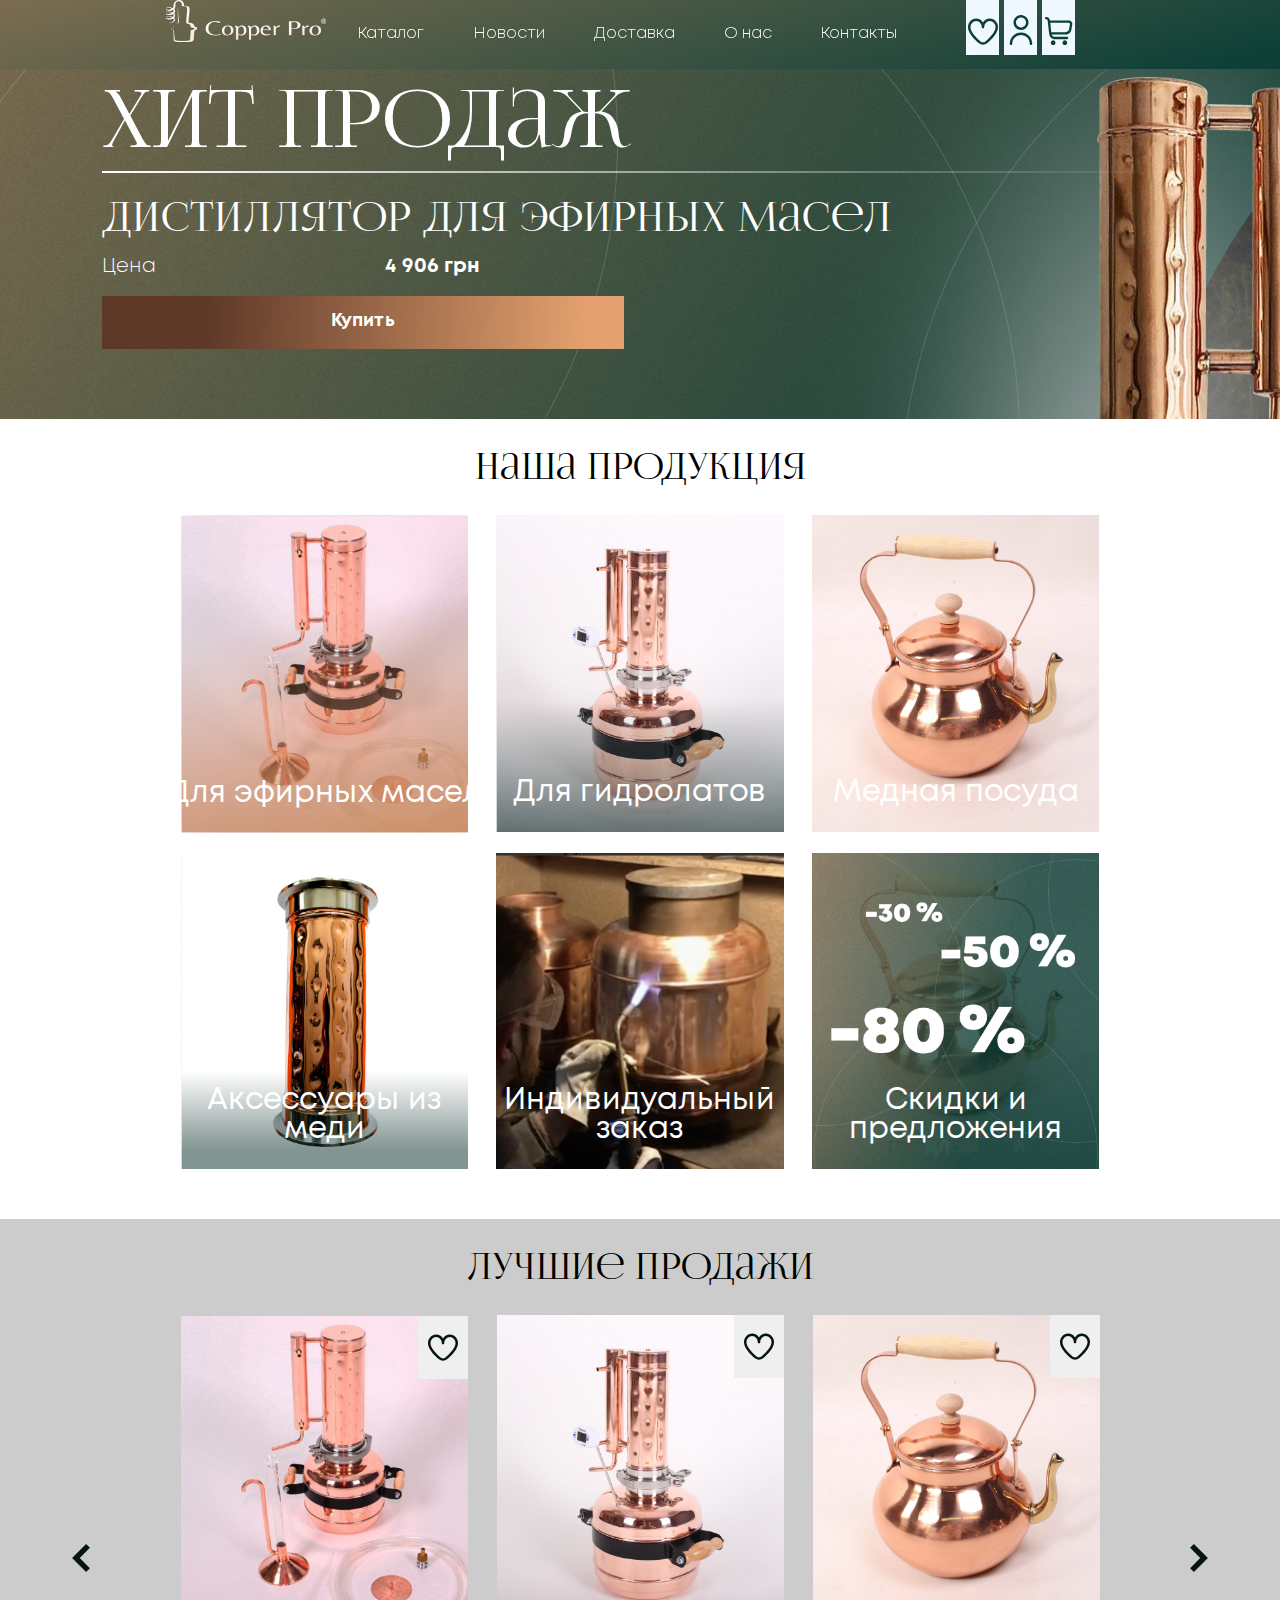
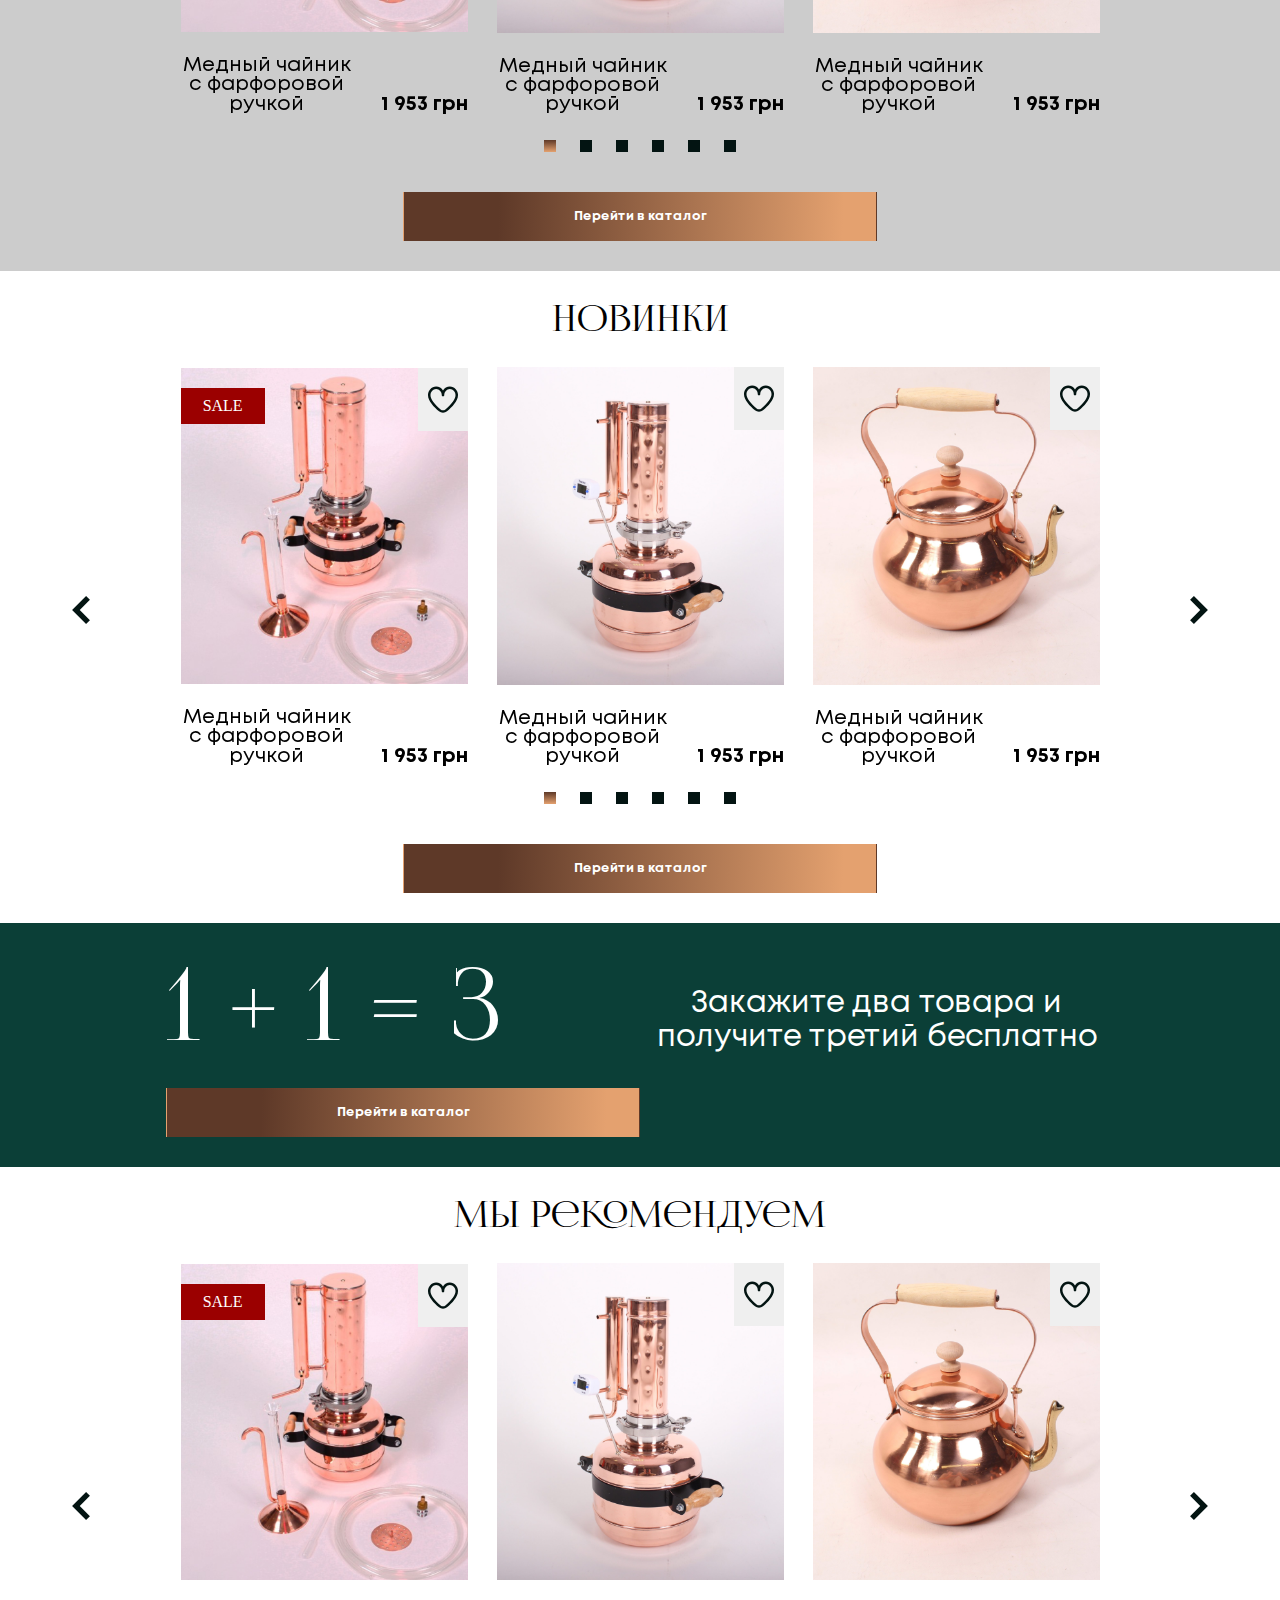
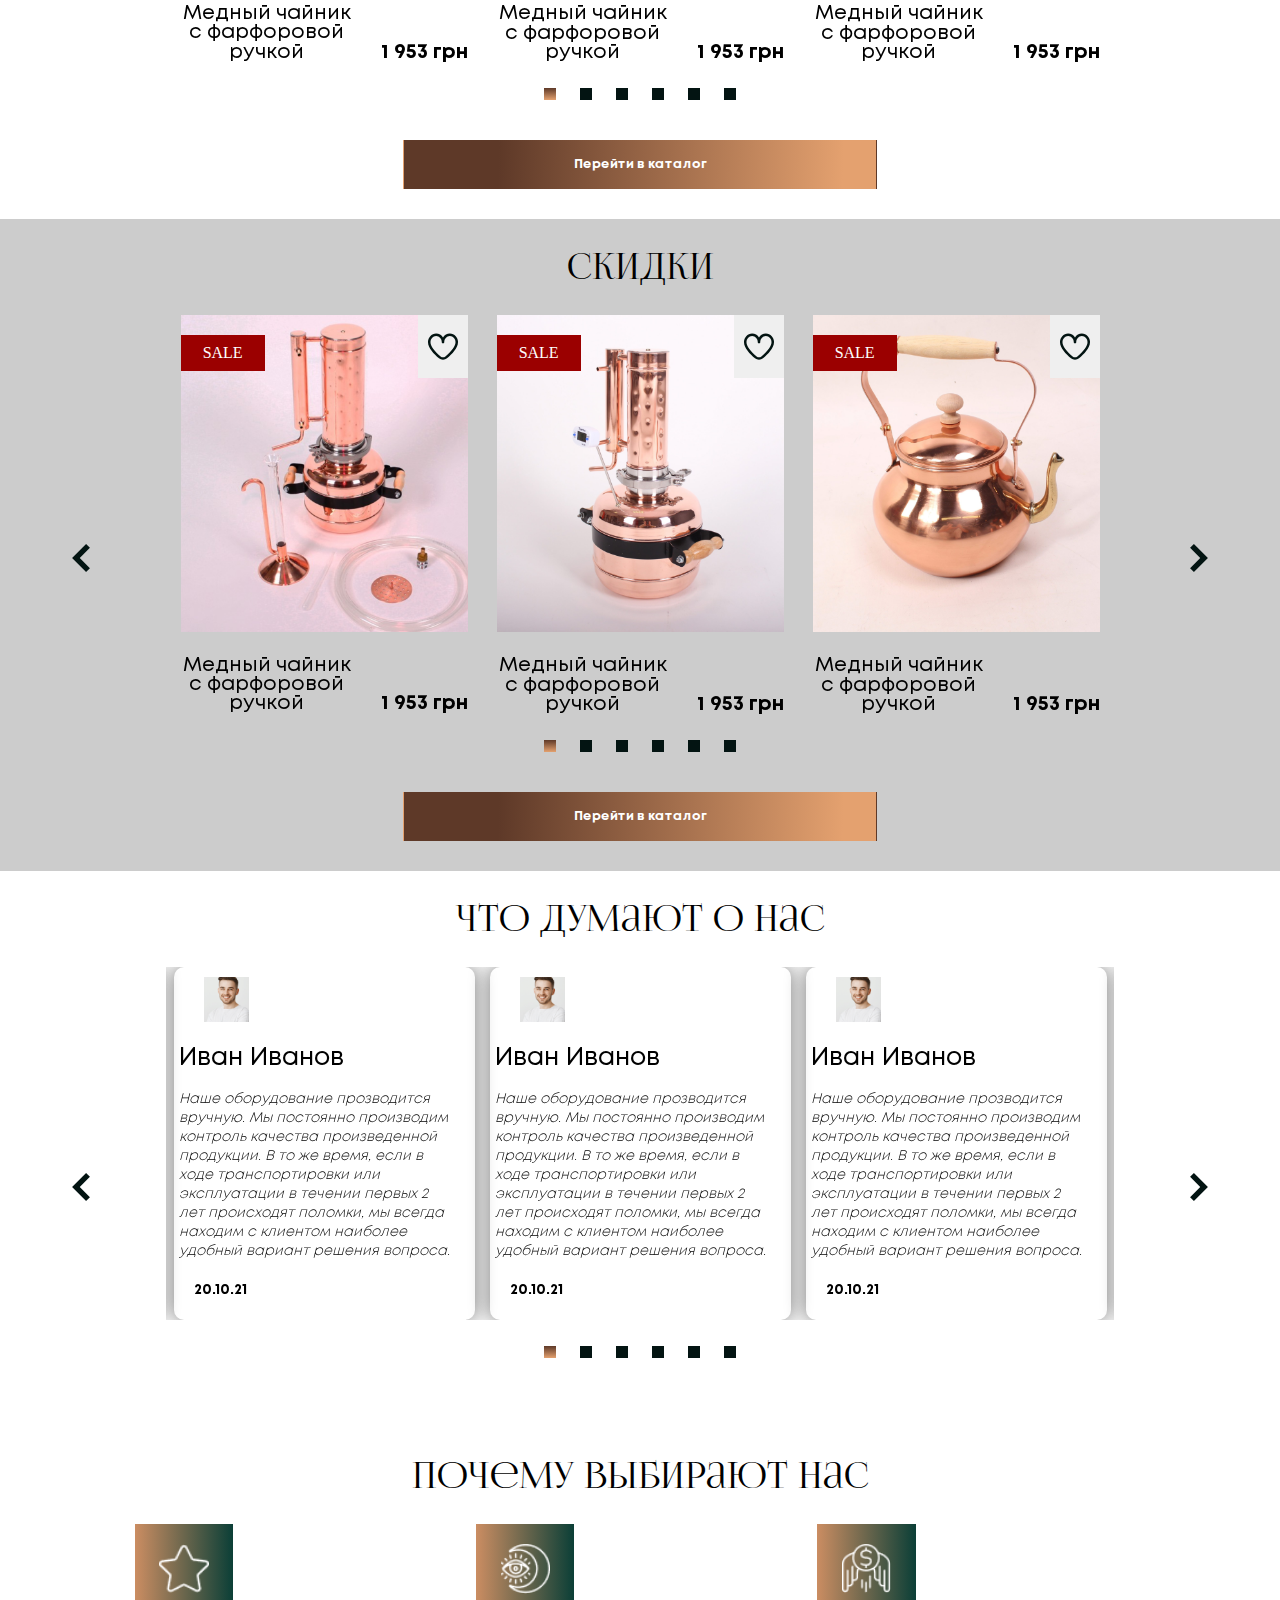
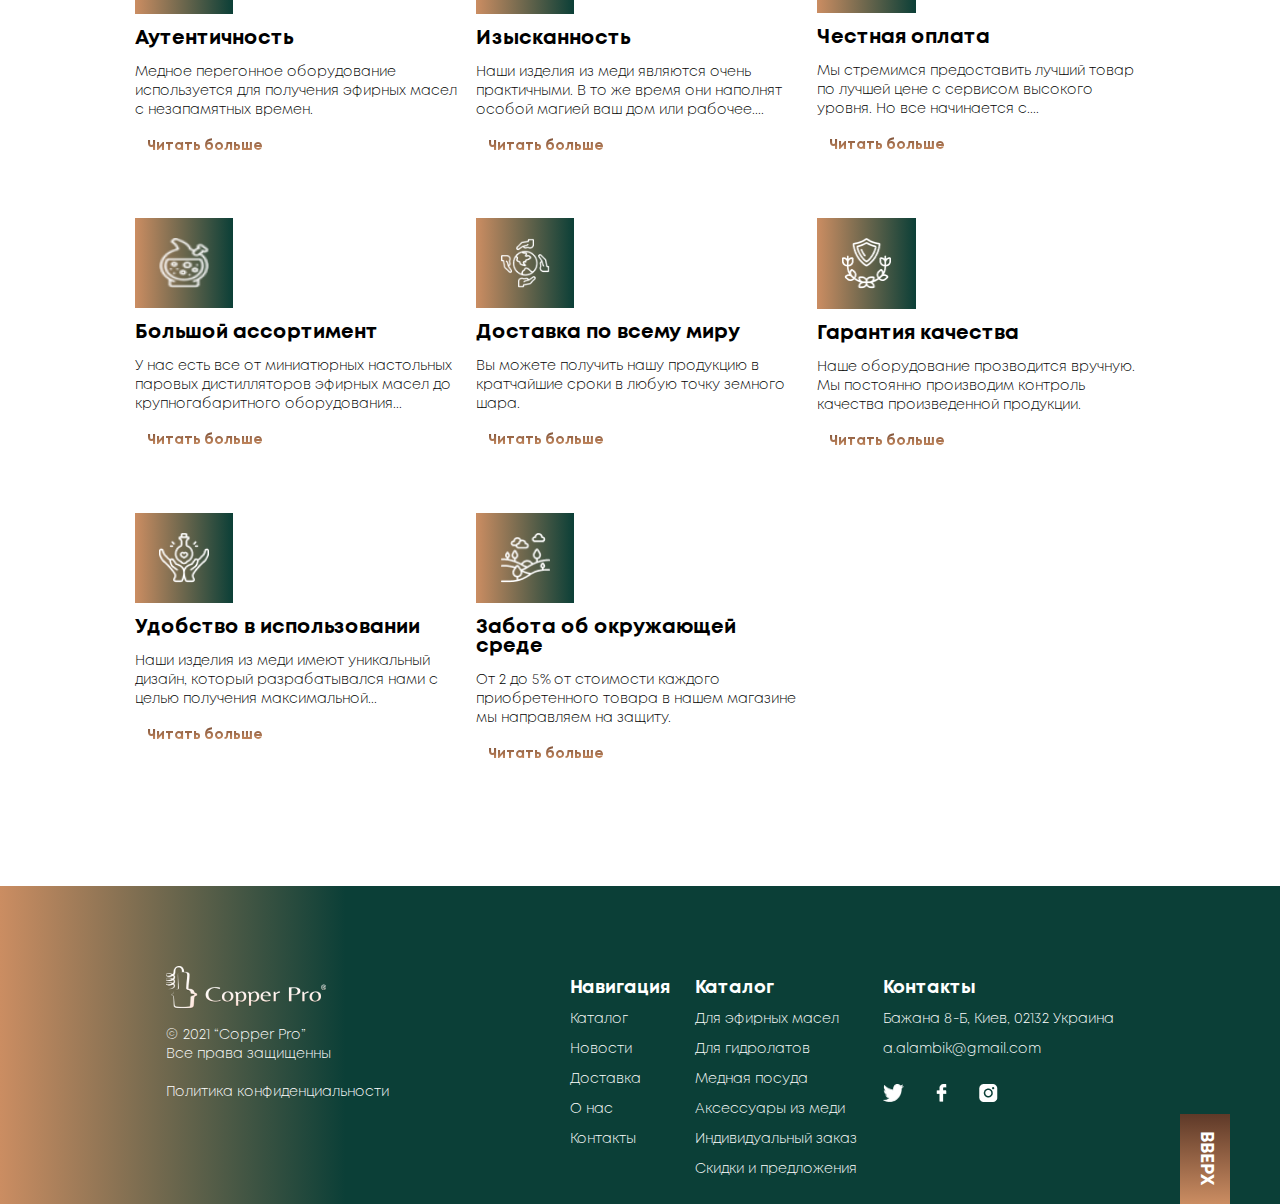
==== commit 54abe99a: "end" ====
--- a/index.html
+++ b/index.html
@@ -80,7 +80,7 @@
                     <div class="price">Цена</div>
                     <div class="money">4 906 грн</div>
                 </div>
-                <button class="buy">Купить</button>
+                <a href="/catalog/katolog.html" class="buy">Купить</a>
             </div>
         </div>
     </div>
@@ -217,7 +217,7 @@
                     </div>
                 </div>
             </div>
-            <a href="/catalog/katolog.html" class="btn_catalog">Перейти в каталог</a>
+            <a href="/katolog.html" class="btn_catalog">Перейти в каталог</a>
         </div>
     </section>
     <section class="section_new">
@@ -311,7 +311,7 @@
                     </div>
                 </div>
             </div>
-            <a href="/catalog/katolog.html" class="btn_catalog">Перейти в каталог</a>
+            <a href="katolog.html" class="btn_catalog">Перейти в каталог</a>
         </div>
     </section>
     <section class="section_bonus">
@@ -325,7 +325,7 @@
                     Закажите два товара и получите третий бесплатно
                 </div>
             </div>
-                <a href="/catalog/katolog.html" class="btn_catalog">Перейти в каталог</a>
+                <a href="katolog.html" class="btn_catalog">Перейти в каталог</a>
             </div>
         </div>
     </section>
@@ -420,7 +420,7 @@
                     </div>
                 </div>
             </div>
-            <button class="btn_catalog">Перейти в каталог</button>
+            <a href="/katolog.html" class="btn_catalog">Перейти в каталог</a>
         </div>
     </section>
     <section class="section_sale">
@@ -518,7 +518,7 @@
                     </div>
                 </div>
             </div>
-            <button class="btn_catalog">Перейти в каталог</button>
+            <a href="/katolog.html" class="btn_catalog">Перейти в каталог</a>
         </div>
     </section>
     <section class="section_review">
@@ -584,7 +584,7 @@
                 <div class="img_why"><img src="/img/stars.png" alt=""></div>
                 <div class="benefits">Аутентичность</div>
                 <div class="text_benefits">Медное перегонное оборудование используется для получения эфирных масел с незапамятных времен.</div>
-                <div class="read">Читать больше</div>
+                <div class="read"><span>Читать больше</span></div>
             </div>
          </div>
          <div class="box_advantages">
@@ -592,7 +592,7 @@
                 <div class="img_why"><img src="/img/043---Eye-and-Moon.png" alt=""></div>
                 <div class="benefits">Изысканность</div>
                 <div class="text_benefits">Наши изделия из меди являются очень практичными. В то же время они наполнят особой магией ваш дом или рабочее....</div>
-                <div class="read">Читать больше</div>
+                <div class="read"><span>Читать больше</span></div>
             </div>
          </div>
          <div class="box_advantages">
@@ -600,7 +600,7 @@
                 <div class="img_why"><img src='/img/03.png' alt=""></div>
                 <div class="benefits">Честная оплата</div>
                 <div class="text_benefits">Мы стремимся предоставить лучший товар по лучшей цене с сервисом высокого уровня. Но все начинается c....</div>
-                <div class="read">Читать больше</div>
+                <div class="read"><span>Читать больше</span></div>
             </div>
          </div>
          <div class="box_advantages">
@@ -608,7 +608,7 @@
                 <div class="img_why"><img src="/img/04.png" alt=""></div>
                 <div class="benefits">Большой ассортимент</div>
                 <div class="text_benefits">У нас есть все от миниатюрных настольных паровых дистилляторов эфирных масел до крупногабаритного оборудования...</div>
-                <div class="read">Читать больше</div>
+                <div class="read"><span>Читать больше</span></div>
             </div>
          </div>
          <div class="box_advantages">
@@ -616,7 +616,7 @@
                 <div class="img_why"><img src="/img/05.png" alt=""></div>
                 <div class="benefits">Доставка по всему миру</div>
                 <div class="text_benefits">Вы можете получить нашу продукцию в кратчайшие сроки в любую точку земного шара.</div>
-                <div class="read">Читать больше</div>
+                <div class="read"><span>Читать больше</span></div>
             </div>
          </div>
          <div class="box_advantages">
@@ -624,7 +624,7 @@
                 <div class="img_why"><img src="/img/06.png" alt=""></div>
                 <div class="benefits">Гарантия качества</div>
                 <div class="text_benefits">Наше оборудование прозводится вручную. Мы постоянно производим контроль качества произведенной продукции.</div>
-                <div class="read">Читать больше</div>
+                <div class="read"><span>Читать больше</span></div>
             </div>
          </div>
          <div class="box_advantages">
@@ -632,7 +632,7 @@
                 <div class="img_why"><img src="/img/07.png" alt=""></div>
                 <div class="benefits">Удобство в использовании</div>
                 <div class="text_benefits">Наши изделия из меди имеют уникальный дизайн, который разрабатывался нами с целью получения максимальной...</div>
-                <div class="read">Читать больше</div>
+                <div class="read"><span>Читать больше</span></div>
             </div>
          </div>
          <div class="box_advantages">
@@ -640,7 +640,7 @@
                 <div class="img_why"><img src="/img/08.png" alt=""></div>
                 <div class="benefits">Забота об окружающей среде</div>
                 <div class="text_benefits">От 2 до 5% от стоимости каждого приобретенного товара в нашем магазине мы направляем на защиту.</div>
-                <div class="read">Читать больше</div>
+                <div class="read"><span>Читать больше</span></div>
             </div>
          </div>
         </div>
@@ -649,9 +649,9 @@
 <footer>
     <div class=" container">
         <div class=" confidentiality">
-           <a class='logo_footer' href="/Index/copper_index.html"><img src="/img/Logo.png" alt=""></a>
+           <a class='logo_footer' href="index.html"><img src="/img/Logo.png" alt=""></a>
             <div class="law">© 2021 “Copper Pro” <br>Все права защищенны</div>
-            <a href="#">Политика конфиденциальности</a>
+        <a href="#"><span>Политика конфиденциальности</span></a>
         </div>
         <div class="navigation">
             <ul>
@@ -695,6 +695,5 @@
 <script src="/jquery-3.6.0.min.js"></script>
 <script src="/slick.min.js"></script>
 <script src="/app.js"></script>
-
 </body>
 </html>
--- a/style.css
+++ b/style.css
@@ -12,7 +12,7 @@
   font-style: normal;
   font-weight: 400;
   font-size: 50px;
-  line-height: 74.9%;
+  line-height: 1;
   width: 100%;
 }
 @media (max-width: 1350px) {
@@ -38,6 +38,26 @@
   }
 }
 
+h3 {
+  width: 60%;
+  margin-bottom: 0px;
+  font-family: "Mont";
+  font-style: normal;
+  font-weight: 600;
+  font-size: 20px;
+  line-height: 96.4%;
+}
+@media (max-width: 950px) {
+  h3 {
+    font-size: 16px;
+  }
+}
+@media (max-width: 930px) {
+  h3 {
+    font-size: 14px;
+  }
+}
+
 .main_title a {
   font-family: "Mont";
   font-size: 14px;
@@ -46,6 +66,10 @@
   list-style-type: none;
 }
 
+section {
+  padding: 30px 0px;
+}
+
 .section_title_slider {
   width: 100%;
   display: flex;
@@ -66,9 +90,10 @@
     background-size: 150%;
   }
 }
-@media (max-width: 435px) {
+@media (max-width: 460px) {
   .section_title_slider {
     margin-top: 0px;
+    padding-top: 80px;
   }
 }
 .section_title_slider .wrapper_container {
@@ -87,11 +112,6 @@
 @media (max-width: 700px) {
   .section_title_slider .wrapper_container .line {
     margin-bottom: 10px;
-  }
-}
-@media (max-width: 400px) {
-  .section_title_slider .wrapper_container {
-    padding-top: 20px;
   }
 }
 .section_title_slider .container {
@@ -123,21 +143,10 @@
 }
 @media (max-width: 1350px) {
   .section_title_slider .hits {
-    width: 60%;
-    font-size: 30px;
+    width: 100%;
+    font-size: 40px;
     line-height: 100%;
     margin-bottom: 20px;
-  }
-}
-@media (max-width: 1100px) {
-  .section_title_slider .hits {
-    font-size: 25px;
-  }
-}
-@media (max-width: 670px) {
-  .section_title_slider .hits {
-    font-size: 18px;
-    width: 100%;
   }
 }
 @media (max-width: 520px) {
@@ -147,7 +156,7 @@
 }
 @media (max-width: 472px) {
   .section_title_slider .hits {
-    font-size: 16px;
+    font-size: 18px;
     margin-bottom: 5px;
     margin-top: 0px;
   }
@@ -239,12 +248,12 @@
   font-size: 18px;
   line-height: 96.4%;
   cursor: pointer;
-  border: 1px solid transparent;
   box-sizing: border-box;
   transition: 0.3s;
+  text-align: center;
 }
 .section_title_slider .price_product .buy:hover {
-  box-shadow: 0px 0px 20px 0px grey;
+  box-shadow: 0px 0px 10px 0px grey;
 }
 @media (max-width: 700px) {
   .section_title_slider .price_product .buy {
@@ -280,100 +289,41 @@
   justify-content: center;
   align-items: center;
 }
-.container .btn_catalog {
+@media (max-width: 425px) {
+  .container {
+    width: 85%;
+  }
+}
+
+.section_our_production {
+  width: 100%;
+  display: flex;
+  justify-content: center;
+}
+.section_our_production .wrapper_production {
+  width: 100%;
+  display: flex;
+  justify-content: space-between;
+  align-items: center;
+  flex-wrap: wrap;
+}
+.section_our_production h2 {
+  text-align: center;
+}
+.section_our_production .box_products {
   position: relative;
-  z-index: 800;
-  width: 27%;
-  padding: 17px 47px;
-  background: linear-gradient(92.18deg, #5E3928 20.13%, #E4A16F 92.93%);
-  color: white;
-  font-family: "Mont";
-  font-style: normal;
-  font-weight: 700;
-  font-size: 18px;
-  line-height: 96.4%;
-  margin-top: 50px;
-  margin-bottom: 50px;
-  cursor: pointer;
-  border: none;
-  display: flex;
-  justify-content: center;
-  border: 1px solid transparent;
-  transition: 0.3s;
-  border: 1px solid transparent;
-  box-sizing: border-box;
-  text-decoration: none;
-}
-.container .btn_catalog:hover {
-  box-shadow: 0px 0px 20px 0px grey;
-}
-@media (max-width: 1060px) {
-  .container .btn_catalog {
+  display: flex;
+  width: 33.3%;
+  justify-content: center;
+  align-items: center;
+  margin-bottom: 20px;
+}
+@media (max-width: 800px) {
+  .section_our_production .box_products {
     width: 50%;
-    font-size: 14px;
-    margin-top: 5px;
-    margin-bottom: 20px;
-  }
-}
-@media (max-width: 755px) {
-  .container .btn_catalog {
-    width: 50%;
-    margin-top: 10px;
-    font-size: 13px;
-  }
-}
-@media (max-width: 560px) {
-  .container .btn_catalog {
-    width: 60%;
-    margin-top: 8px;
-    font-size: 12px;
-    padding: 10px 33px;
-  }
-}
-
-.section_our_production {
-  width: 100%;
-  display: flex;
-  justify-content: center;
-  padding: 20px 0px;
-}
-.section_our_production .container {
-  display: flex;
-  justify-content: center;
-  align-items: center;
-  flex-direction: column;
-  width: 74%;
-  text-align: center;
-}
-@media (max-width: 660px) {
-  .section_our_production .container {
-    width: 85%;
-  }
-}
-.section_our_production .container .wrapper_production {
-  width: 100%;
-  display: flex;
-  justify-content: space-between;
-  align-items: center;
-  flex-wrap: wrap;
-}
-.section_our_production .container h2 {
-  text-align: center;
-}
-.section_our_production .container .box_products {
-  position: relative;
-  display: flex;
-  width: 33.3%;
-  justify-content: center;
-  align-items: center;
-  margin-bottom: 20px;
-}
-@media (max-width: 800px) {
-  .section_our_production .container .box_products {
-    width: 50%;
-  }
-}
-.section_our_production .container .box_products .product {
+  }
+}
+.section_our_production .box_products .product {
   width: 91%;
   display: flex;
   flex-direction: column;
@@ -381,13 +331,13 @@
   align-items: center;
   cursor: pointer;
 }
-.section_our_production .container .box_products .product:hover {
+.section_our_production .box_products .product:hover {
   box-shadow: 0px 0px 20px 1px grey;
 }
-.section_our_production .container .box_products .product img {
-  width: 100%;
-}
-.section_our_production .container .box_products .product .name_product {
+.section_our_production .box_products .product img {
+  width: 100%;
+}
+.section_our_production .box_products .product .name_product {
   font-family: "Mont";
   font-size: 30px;
   font-weight: 600;
@@ -397,18 +347,18 @@
   color: white;
 }
 @media (max-width: 1225px) {
-  .section_our_production .container .box_products .product .name_product {
+  .section_our_production .box_products .product .name_product {
     font-size: 25px;
     width: 90%;
   }
 }
 @media (max-width: 1035px) {
-  .section_our_production .container .box_products .product .name_product {
+  .section_our_production .box_products .product .name_product {
     font-size: 18px;
   }
 }
 @media (max-width: 450px) {
-  .section_our_production .container .box_products .product .name_product {
+  .section_our_production .box_products .product .name_product {
     font-size: 14px;
     line-height: 15px;
   }
@@ -433,7 +383,6 @@
   background: rgb(204, 204, 204);
 }
 .section_best_selling h2 {
-  padding-top: 50px;
   text-align: center;
 }
 
@@ -442,7 +391,6 @@
   display: flex;
   justify-content: center;
   align-items: center;
-  padding: 20px 0px;
 }
 @media (max-width: 500px) {
   .section_new {
@@ -458,6 +406,7 @@
   display: flex;
   flex-direction: column;
   min-width: 0;
+  margin-bottom: 20px;
 }
 
 .wrapper {
@@ -507,18 +456,9 @@
   justify-content: space-between;
   align-items: flex-end;
 }
-.wrapper .card .price h3 {
-  width: 60%;
-  margin-bottom: 0px;
-  font-family: "Mont";
-  font-style: normal;
-  font-weight: 600;
-  font-size: 20px;
-  line-height: 96.4%;
-}
 .wrapper .card .price .price_product {
   display: flex;
-  width: 50%;
+  width: 40%;
   justify-content: end;
   font-family: "Mont";
   font-style: normal;
@@ -526,12 +466,12 @@
   font-size: 30px;
   line-height: 96.4%;
 }
-@media (max-width: 950px) {
+@media (max-width: 1440px) {
   .wrapper .card .price .price_product {
-    font-size: 21px;
-  }
-}
-@media (max-width: 800px) {
+    font-size: 20px;
+  }
+}
+@media (max-width: 1024px) {
   .wrapper .card .price .price_product {
     font-size: 14px;
   }
@@ -550,22 +490,12 @@
   cursor: pointer;
 }
 
-.active svg path {
-  fill: red;
-}
-
 .section_bonus {
   width: 100%;
   display: flex;
   justify-content: center;
   background: url(/img/MaskGroup.svg) #0B3F37;
   background-size: cover;
-  padding: 30px 0px;
-}
-@media (max-width: 960px) {
-  .section_bonus {
-    padding: 0px;
-  }
 }
 .section_bonus .container {
   width: 74%;
@@ -586,7 +516,7 @@
     margin: 0px;
   }
 }
-@media (max-width: 800px) {
+@media (max-width: 960px) {
   .section_bonus .container .wrappet_text {
     align-items: center;
   }
@@ -603,8 +533,9 @@
     align-items: center;
   }
 }
-@media (max-width: 800px) {
+@media (max-width: 960px) {
   .section_bonus .container .wrappet_text .wrapper_bonus {
+    align-items: center;
     flex-direction: column;
   }
 }
@@ -626,6 +557,8 @@
 @media (max-width: 960px) {
   .section_bonus .container .wrappet_text .bonus {
     font-size: 70px;
+    padding: 0px;
+    margin-bottom: 10px;
   }
 }
 @media (max-width: 800px) {
@@ -656,6 +589,7 @@
   .section_bonus .container .wrappet_text .bonus_text {
     font-size: 25px;
     width: 60%;
+    margin-bottom: 20px;
   }
 }
 @media (max-width: 960px) {
@@ -664,19 +598,10 @@
     font-size: 20px;
   }
 }
-.section_bonus .container .wrappet_text .btn_catalog {
-  margin-bottom: 0px;
-}
-@media (max-width: 960px) {
-  .section_bonus .container .wrappet_text .btn_catalog {
-    margin-bottom: 10px;
-  }
-}
 
 .section_recommendation {
   display: flex;
   justify-content: center;
-  padding: 20px 0px;
 }
 .section_recommendation h2 {
   text-align: center;
@@ -688,7 +613,6 @@
   justify-content: center;
   align-items: center;
   background: rgb(204, 204, 204);
-  padding: 20px 0px;
 }
 .section_sale h2 {
   text-align: center;
@@ -700,8 +624,7 @@
   justify-content: center;
   flex-direction: column;
   align-items: center;
-  margin-bottom: 30px;
-  padding: 20px 0px;
+  margin: 0px;
 }
 .section_review h2 {
   text-align: center;
@@ -835,41 +758,28 @@
   font-style: normal;
   font-weight: 700;
   font-size: 18px;
-  line-height: 96.4%;
-  margin-top: 50px;
-  margin-bottom: 50px;
+  line-height: 1;
   cursor: pointer;
   border: none;
   display: flex;
   justify-content: center;
   border: 1px solid transparent;
   transition: 0.3s;
-  border: 1px solid transparent;
   box-sizing: border-box;
   list-style-type: none;
 }
 .btn_catalog:hover {
   box-shadow: 0px 0px 20px 0px grey;
 }
-@media (max-width: 1060px) {
+@media (max-width: 1350px) {
   .btn_catalog {
     width: 50%;
-    font-size: 14px;
-    margin-top: 5px;
-    margin-bottom: 20px;
-  }
-}
-@media (max-width: 755px) {
+    font-size: 13px;
+  }
+}
+@media (max-width: 600px) {
   .btn_catalog {
-    width: 50%;
-    margin-top: 10px;
-    font-size: 13px;
-  }
-}
-@media (max-width: 560px) {
-  .btn_catalog {
-    width: 60%;
-    margin-top: 8px;
+    width: 80%;
     font-size: 12px;
     padding: 10px 33px;
   }
@@ -886,23 +796,13 @@
 }
 @media (max-width: 1350px) {
   h1 {
-    font-size: 60px;
+    font-size: 80px;
     margin-bottom: 10px;
   }
 }
-@media (max-width: 1100px) {
-  h1 {
-    font-size: 50px;
-  }
-}
-@media (max-width: 600px) {
+@media (max-width: 670px) {
   h1 {
     font-size: 45px;
-  }
-}
-@media (max-width: 580px) {
-  h1 {
-    font-size: 30px;
   }
 }
 @media (max-width: 435px) {
@@ -912,9 +812,14 @@
 }
 @media (max-width: 377px) {
   h1 {
-    padding-top: 40px;
     margin: 0px;
-  }
+    padding: 0px;
+    font-size: 30px;
+  }
+}
+
+a {
+  text-decoration: none;
 }
 
 header {
@@ -1354,6 +1259,15 @@
     width: 80%;
   }
 }
+footer .container .confidentiality a:hover:hover {
+  border-bottom: 1px solid transparent;
+}
+footer .container .confidentiality a span {
+  border-bottom: 1px solid transparent;
+}
+footer .container .confidentiality a span:hover {
+  border-bottom: 1px solid white;
+}
 footer .container .confidentiality .logo_footer {
   cursor: pointer;
   margin-bottom: 10px;
@@ -1369,6 +1283,12 @@
     width: 80%;
   }
 }
+footer .container .confidentiality .logo_footer img {
+  border-bottom: 1px solid transparent;
+}
+footer .container .confidentiality .logo_footer img:hover {
+  border-bottom: 1px solid white;
+}
 footer .container .confidentiality .law {
   color: white;
   font-family: "Mont";
@@ -1381,22 +1301,6 @@
 }
 @media (max-width: 1042px) {
   footer .container .confidentiality .law {
-    width: 100%;
-    text-align: center;
-  }
-}
-footer .container .confidentiality a {
-  font-family: "Mont";
-  font-size: 14px;
-  font-weight: 400;
-  line-height: 19px;
-  letter-spacing: 0em;
-  text-align: left;
-  color: white;
-  width: 33%;
-}
-@media (max-width: 1042px) {
-  footer .container .confidentiality a {
     width: 100%;
     text-align: center;
   }
@@ -1419,7 +1323,8 @@
   letter-spacing: 0em;
   text-align: left;
 }
-ul li a {
+
+a {
   text-decoration: none;
   color: white;
   font-family: "Mont";
@@ -1429,8 +1334,14 @@
   border-bottom: 1px solid transparent;
   transition: 0.3s;
 }
-ul li a:hover {
+a:hover {
   border-bottom: 1px solid white;
+}
+@media (max-width: 1042px) {
+  a {
+    width: 100%;
+    text-align: center;
+  }
 }
 
 .social {
@@ -1488,13 +1399,13 @@
 }
 @font-face {
   font-family: "Mont";
+  src: url(/fons/MontBold.ttf);
+  font-weight: 800;
+}
+@font-face {
+  font-family: "Mont";
   src: url(/fons/MontHeavy.ttf);
   font-weight: 900;
-}
-@font-face {
-  font-family: "Mont";
-  src: url(/fons/MontBold.ttf);
-  font-weight: 800;
 }
 main {
   width: 100%;
@@ -2623,14 +2534,18 @@
   white-space: nowrap;
   box-sizing: border-box;
 }
-.section_why_we .container .box_advantages .advantages .read:hover {
-  box-shadow: 0px 0px 20px 0px grey;
-}
 @media (max-width: 600px) {
   .section_why_we .container .box_advantages .advantages .read {
     text-align: center;
     width: 100%;
   }
+}
+.section_why_we .container .box_advantages .advantages .read span {
+  padding: 0px 10px;
+}
+.section_why_we .container .box_advantages .advantages .read span:hover {
+  padding: 0px 10px;
+  box-shadow: 0px 0px 20px 0px grey;
 }
 
 .main_card_product {
@@ -2655,27 +2570,7 @@
   }
 }
 .main_card_product h2 {
-  font-family: "Lighthaus";
-  font-size: 50px;
-  font-weight: 400;
-}
-@media (max-width: 1250px) {
-  .main_card_product h2 {
-    width: 100%;
-    margin-top: 0px;
-    font-size: 35px;
-  }
-}
-@media (max-width: 960px) {
-  .main_card_product h2 {
-    font-size: 30px;
-  }
-}
-@media (max-width: 460px) {
-  .main_card_product h2 {
-    font-size: 25px;
-    margin-bottom: 5px;
-  }
+  margin-bottom: 10px;
 }
 
 .characteristics {
@@ -2756,6 +2651,7 @@
   display: flex;
   justify-content: space-between;
   align-items: center;
+  margin-bottom: 20px;
 }
 .wrapper_by_product .delete {
   position: absolute;
@@ -2879,7 +2775,8 @@
   }
 }
 .section_basket_product .wrapper_characteristics {
-  width: 100%;
+  width: 70%;
+  padding: 30px 5px;
 }
 @media (max-width: 1056px) {
   .section_basket_product .wrapper_characteristics {
@@ -2899,7 +2796,6 @@
   width: 100%;
 }
 .section_basket_product .wrapper_characteristics .back_to_by {
-  margin-top: 30px;
   font-family: "Mont";
   font-size: 18px;
   font-weight: 800;
@@ -2926,19 +2822,16 @@
 
 .wrapper_oll_product {
   position: relative;
-  width: 38%;
-  margin-left: 50px;
+  width: 30%;
   justify-content: center;
   display: flex;
   justify-content: center;
   background-color: white;
   box-shadow: 0px 0px 40px 0px rgba(0, 0, 0, 0.0509803922);
-  margin-bottom: 120px;
 }
 @media (max-width: 1164px) {
   .wrapper_oll_product {
     width: 45%;
-    margin-left: 20px;
   }
 }
 @media (max-width: 1056px) {
@@ -3307,13 +3200,16 @@
   width: 100%;
   display: flex;
   justify-content: center;
+  align-items: center;
+}
+.section_review .container {
+  width: 74%;
   flex-direction: column;
-  align-items: center;
-  margin-bottom: 30px;
-}
-.section_review .container {
-  width: 100%;
-  flex-direction: column;
+}
+@media (max-width: 960px) {
+  .section_review .container {
+    width: 80%;
+  }
 }
 .section_review .box_product {
   width: 100%;
@@ -3372,58 +3268,6 @@
 .section_interesting .container .box_product {
   width: 100%;
   display: flex;
-}
-
-.wrapper {
-  width: 33.3%;
-  display: flex;
-  justify-content: center;
-}
-.wrapper .card {
-  position: relative;
-  width: 91%;
-  cursor: pointer;
-}
-.wrapper .card .sale {
-  position: absolute;
-  top: 20px;
-  left: 0px;
-  width: 84px;
-  height: 36px;
-  background-color: #9B0000;
-  color: white;
-  display: flex;
-  justify-content: center;
-  align-items: center;
-  cursor: pointer;
-}
-.wrapper .card img {
-  width: 100%;
-}
-.wrapper .card .price {
-  width: 100%;
-  display: flex;
-  justify-content: space-between;
-  align-items: flex-end;
-}
-.wrapper .card .price h3 {
-  width: 60%;
-  margin-bottom: 0px;
-  font-family: "Mont";
-  font-style: normal;
-  font-weight: 600;
-  font-size: 20px;
-  line-height: 96.4%;
-}
-.wrapper .card .price .price_product {
-  display: flex;
-  width: 50%;
-  justify-content: end;
-  font-family: "Mont";
-  font-style: normal;
-  font-weight: 800;
-  font-size: 30px;
-  line-height: 96.4%;
 }
 
 .heard {
@@ -3437,78 +3281,6 @@
   justify-content: center;
   align-items: center;
   cursor: pointer;
-}
-
-.wrapper {
-  width: 33.3%;
-  display: flex;
-  justify-content: center;
-}
-.wrapper .card {
-  position: relative;
-  width: 91%;
-  cursor: pointer;
-}
-.wrapper .card .sale {
-  position: absolute;
-  top: 20px;
-  left: 0px;
-  width: 84px;
-  height: 36px;
-  background-color: #9B0000;
-  color: white;
-  display: flex;
-  justify-content: center;
-  align-items: center;
-  cursor: pointer;
-}
-.wrapper .card img {
-  width: 100%;
-}
-.wrapper .card .price {
-  width: 100%;
-  display: flex;
-  justify-content: space-between;
-  align-items: flex-end;
-}
-.wrapper .card .price h3 {
-  width: 60%;
-  margin-bottom: 0px;
-  font-family: "Mont";
-  font-style: normal;
-  font-weight: 600;
-  font-size: 20px;
-  line-height: 96.4%;
-}
-@media (max-width: 950px) {
-  .wrapper .card .price h3 {
-    font-size: 16px;
-  }
-}
-@media (max-width: 930px) {
-  .wrapper .card .price h3 {
-    font-size: 14px;
-  }
-}
-.wrapper .card .price .price_product {
-  display: flex;
-  width: 50%;
-  justify-content: end;
-  font-family: "Mont";
-  font-style: normal;
-  font-weight: 800;
-  font-size: 30px;
-  line-height: 96.4%;
-}
-@media (max-width: 950px) {
-  .wrapper .card .price .price_product {
-    font-size: 20px;
-  }
-}
-@media (max-width: 930px) {
-  .wrapper .card .price .price_product {
-    font-size: 15px;
-  }
 }
 
 .slick-track {
@@ -4118,7 +3890,7 @@
   }
 }
 main .section_profile .container .profile_btn {
-  width: 50%;
+  width: 45%;
   display: flex;
   flex-direction: column;
 }
@@ -4218,6 +3990,7 @@
 main .section_profile .container .foto_user {
   display: flex;
   margin-bottom: 20px;
+  width: 55%;
 }
 main .section_profile .container .foto_user .foto {
   padding-right: 20px;
@@ -4290,16 +4063,6 @@
 }
 main .section_profile .container .foto_user .user_name .loading img {
   padding-right: 5px;
-}
-
-h3 {
-  font-family: "Mont";
-  font-size: 27px;
-  font-weight: 900;
-  line-height: 26px;
-  letter-spacing: 0em;
-  text-align: left;
-  margin-bottom: 20px;
 }
 
 .contact_information {
@@ -4448,83 +4211,28 @@
   }
 }
 .bank .num_card {
-  position: relative;
   width: 45%;
   height: 20%;
   margin-bottom: 10px;
   border: none;
   margin-right: 5px;
+  display: flex;
+  margin-bottom: 20px;
 }
 @media (max-width: 1390px) {
   .bank .num_card {
-    width: 93%;
-    margin-bottom: 20px;
-  }
-}
-@media (max-width: 13335px) {
-  .bank .num_card {
-    width: 92%;
-    margin-bottom: 20px;
-  }
-}
-@media (max-width: 1190px) {
-  .bank .num_card {
-    width: 91%;
-    margin-bottom: 20px;
-  }
-}
-@media (max-width: 980px) {
-  .bank .num_card {
-    width: 90%;
-    margin-bottom: 20px;
-  }
-}
-@media (max-width: 875px) {
+    width: 97%;
+    margin-left: 0px;
+  }
+}
+@media (max-width: 445px) {
   .bank .num_card {
     width: 89%;
-    margin-bottom: 20px;
-  }
-}
-@media (max-width: 800px) {
+  }
+}
+@media (max-width: 355px) {
   .bank .num_card {
-    width: 88%;
-    margin-bottom: 20px;
-  }
-}
-@media (max-width: 735px) {
-  .bank .num_card {
-    width: 87%;
-    margin-bottom: 20px;
-  }
-}
-@media (max-width: 700px) {
-  .bank .num_card {
-    width: 92%;
-    margin-bottom: 20px;
-  }
-}
-@media (max-width: 650px) {
-  .bank .num_card {
-    width: 91%;
-    margin-bottom: 20px;
-  }
-}
-@media (max-width: 650px) {
-  .bank .num_card {
-    width: 97%;
-    margin-bottom: 20px;
-  }
-}
-@media (max-width: 500px) {
-  .bank .num_card {
-    width: 94%;
-    margin-bottom: 20px;
-  }
-}
-@media (max-width: 445px) {
-  .bank .num_card {
-    width: 95%;
-    margin-bottom: 20px;
+    width: 86%;
   }
 }
 .bank .num_card .submit {
@@ -4535,8 +4243,8 @@
   top: 15px;
 }
 .bank .num_card input {
+  width: 88%;
   text-align: start;
-  width: 90%;
   height: 40px;
   padding-left: 32px;
   font-family: "Mont";
@@ -4547,29 +4255,13 @@
 }
 @media (max-width: 1390px) {
   .bank .num_card input {
-    width: 97%;
+    width: 93%;
     margin-left: 0px;
-  }
-}
-@media (max-width: 1390px) {
-  .bank .num_card input {
-    width: 91%;
-    margin-left: 0px;
-  }
-}
-@media (max-width: 445px) {
-  .bank .num_card input {
-    width: 89%;
-  }
-}
-@media (max-width: 355px) {
-  .bank .num_card input {
-    width: 86%;
   }
 }
 .bank .date {
   position: relative;
-  width: 18%;
+  width: 25%;
   height: 45px;
   display: flex;
   justify-content: space-around;
@@ -4584,7 +4276,7 @@
   }
 }
 .bank .date .oll {
-  width: 24%;
+  width: 80%;
   height: 89%;
   font-family: "Mont";
   font-size: 18px;
@@ -4614,7 +4306,7 @@
 
 .cvv {
   position: relative;
-  width: 18%;
+  width: 25%;
   height: 45px;
   display: flex;
   justify-content: space-around;
@@ -4627,7 +4319,7 @@
   }
 }
 .cvv .oll {
-  width: 23%;
+  width: 80%;
   height: 89%;
   font-family: "Mont";
   font-size: 18px;
